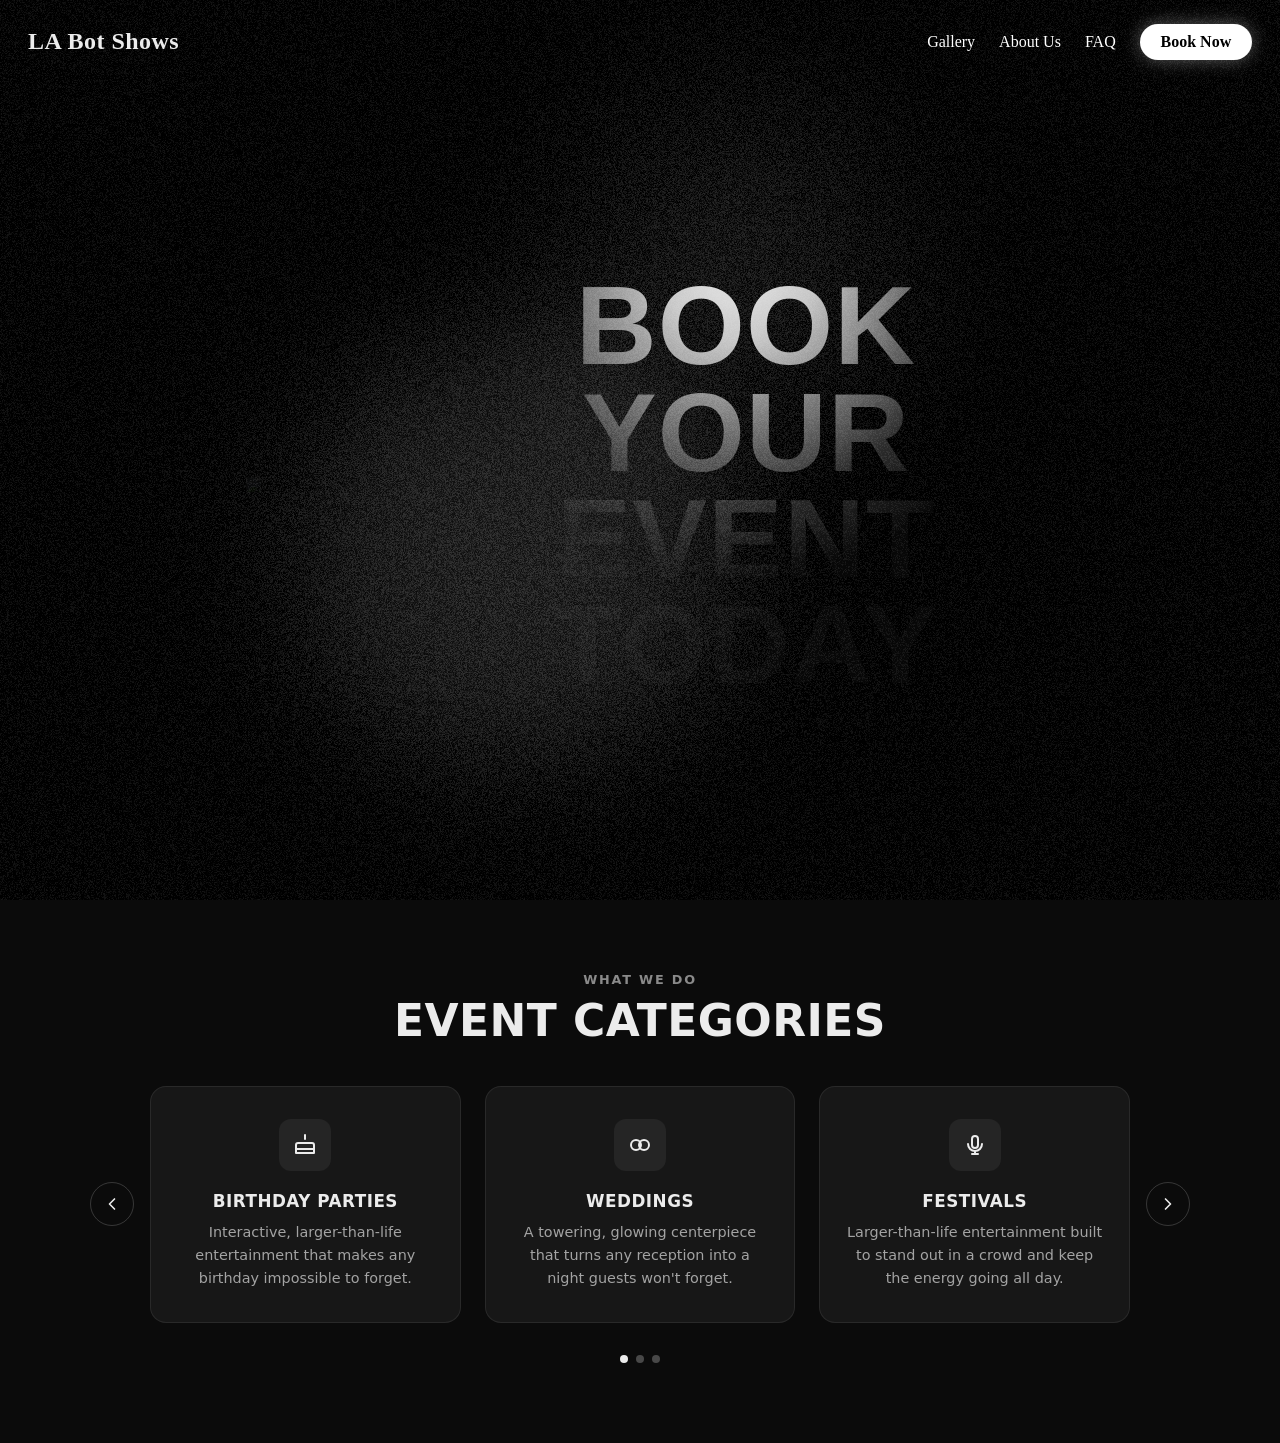
==== index.html @ 8dbd039d "Match OC Bot Shows calendar, add FAQ popup and SEO, remove mileage charge Calendar: month-only grid," ====
<!DOCTYPE html>
<html lang="en">
<head>
<meta charset="UTF-8" />
<meta name="viewport" content="width=device-width, initial-scale=1.0" />
<meta name="format-detection" content="telephone=no" />
<title>LA Bot Shows | LED Robot Performers for Events in Los Angeles, CA</title>
<meta name="description" content="LA Bot Shows brings LED robot performers to weddings, quinceañeras, sweet 16s, corporate events, birthdays and concerts in the Los Angeles area. A 45-minute show with dancing and photos, from $450.">
<link rel="canonical" href="https://labotshows.com/">
<meta name="theme-color" content="#101010">
<link rel="icon" href="assets/favicon.svg" type="image/svg+xml">
<link rel="icon" href="assets/favicon-48.png" sizes="48x48" type="image/png">
<link rel="apple-touch-icon" href="assets/apple-touch-icon.png">
<meta property="og:type" content="website">
<meta property="og:site_name" content="LA Bot Shows">
<meta property="og:title" content="LA Bot Shows | LED Robot Performers for Events in Los Angeles, CA">
<meta property="og:description" content="LA Bot Shows brings LED robot performers to weddings, quinceañeras, sweet 16s, corporate events, birthdays and concerts in the Los Angeles area. A 45-minute show with dancing and photos, from $450.">
<meta property="og:url" content="https://labotshows.com/">
<meta property="og:image" content="https://labotshows.com/assets/og-image.jpg">
<meta property="og:image:width" content="1200">
<meta property="og:image:height" content="630">
<meta property="og:image:alt" content="LED robot performer in a lit costume, LA Bot Shows">
<meta name="twitter:card" content="summary_large_image">
<meta name="twitter:title" content="LA Bot Shows | LED Robot Performers for Events in Los Angeles, CA">
<meta name="twitter:description" content="LA Bot Shows brings LED robot performers to weddings, quinceañeras, sweet 16s, corporate events, birthdays and concerts in the Los Angeles area. A 45-minute show with dancing and photos, from $450.">
<meta name="twitter:image" content="https://labotshows.com/assets/og-image.jpg">
<script type="application/ld+json">
{
 "@context": "https://schema.org",
 "@graph": [
  {
   "@type": [
    "EntertainmentBusiness",
    "LocalBusiness"
   ],
   "@id": "https://labotshows.com/#business",
   "name": "LA Bot Shows",
   "url": "https://labotshows.com/",
   "image": "https://labotshows.com/assets/og-image.jpg",
   "logo": "https://labotshows.com/assets/apple-touch-icon.png",
   "description": "LA Bot Shows brings LED robot performers to weddings, quinceañeras, sweet 16s, corporate events, birthdays and concerts in the Los Angeles area. A 45-minute show with dancing and photos, from $450.",
   "email": "labotshows@gmail.com",
   "telephone": "+1-949-395-0250",
   "priceRange": "$450-$499",
   "areaServed": [
    {
     "@type": "AdministrativeArea",
     "name": "Los Angeles, California"
    }
   ],
   "knowsAbout": [
    "LED robot performers",
    "Event entertainment",
    "Weddings",
    "Quinceañeras",
    "Sweet 16 parties",
    "Corporate events",
    "Birthday parties",
    "Concerts"
   ],
   "makesOffer": [
    {
     "@type": "Offer",
     "priceCurrency": "USD",
     "price": "450",
     "itemOffered": {
      "@type": "Service",
      "name": "LED robot show (Monday–Thursday)",
      "description": "45-minute LED robot show: 30 minutes of dancing and 15 minutes of photos."
     }
    },
    {
     "@type": "Offer",
     "priceCurrency": "USD",
     "price": "499",
     "itemOffered": {
      "@type": "Service",
      "name": "LED robot show (Friday–Sunday)",
      "description": "45-minute LED robot show: 30 minutes of dancing and 15 minutes of photos."
     }
    },
    {
     "@type": "Offer",
     "priceCurrency": "USD",
     "price": "100",
     "itemOffered": {
      "@type": "Service",
      "name": "CO2 cannon add-on"
     }
    },
    {
     "@type": "Offer",
     "priceCurrency": "USD",
     "price": "25",
     "itemOffered": {
      "@type": "Service",
      "name": "50 balloons add-on"
     }
    },
    {
     "@type": "Offer",
     "priceCurrency": "USD",
     "price": "25",
     "itemOffered": {
      "@type": "Service",
      "name": "25 LED noodles add-on"
     }
    },
    {
     "@type": "Offer",
     "priceCurrency": "USD",
     "price": "25",
     "itemOffered": {
      "@type": "Service",
      "name": "Money shooter add-on"
     }
    },
    {
     "@type": "Offer",
     "priceCurrency": "USD",
     "price": "300",
     "itemOffered": {
      "@type": "Service",
      "name": "Extra robot add-on"
     }
    }
   ]
  },
  {
   "@type": "WebSite",
   "@id": "https://labotshows.com/#website",
   "url": "https://labotshows.com/",
   "name": "LA Bot Shows",
   "publisher": {
    "@id": "https://labotshows.com/#business"
   },
   "inLanguage": "en-US"
  },
  {
   "@type": "FAQPage",
   "@id": "https://labotshows.com/#faq",
   "mainEntity": [
    {
     "@type": "Question",
     "name": "What is LA Bot Shows?",
     "acceptedAnswer": {
      "@type": "Answer",
      "text": "LA Bot Shows provides LED robot performers for events in the Los Angeles area. Our LED robots dance, interact with guests and pose for photos."
     }
    },
    {
     "@type": "Question",
     "name": "How long is the show?",
     "acceptedAnswer": {
      "@type": "Answer",
      "text": "The show is 45 minutes in total: 30 minutes of dancing and 15 minutes of photos with your guests."
     }
    },
    {
     "@type": "Question",
     "name": "What types of events do you perform at?",
     "acceptedAnswer": {
      "@type": "Answer",
      "text": "We perform at all types of events, including weddings, quinceañeras, sweet 16s, corporate events, birthdays and concerts."
     }
    },
    {
     "@type": "Question",
     "name": "How much does an LED robot show cost?",
     "acceptedAnswer": {
      "@type": "Answer",
      "text": "Shows start at $450 Monday through Thursday and $499 Friday through Sunday. Add-ons are priced separately."
     }
    },
    {
     "@type": "Question",
     "name": "What add-ons are available?",
     "acceptedAnswer": {
      "@type": "Answer",
      "text": "Add-ons include a CO2 cannon, balloons, LED noodles, a money shooter or an extra robot. You can choose them in the booking calendar before you send your inquiry."
     }
    },
    {
     "@type": "Question",
     "name": "Can I book more than one robot?",
     "acceptedAnswer": {
      "@type": "Answer",
      "text": "Yes. Add an extra robot to your booking for $300."
     }
    },
    {
     "@type": "Question",
     "name": "Do the robots interact with guests?",
     "acceptedAnswer": {
      "@type": "Answer",
      "text": "Yes. The robots dance and interact with your guests, and the last 15 minutes of the show are dedicated to photos."
     }
    },
    {
     "@type": "Question",
     "name": "What areas do you serve?",
     "acceptedAnswer": {
      "@type": "Answer",
      "text": "We serve the Los Angeles area. Contact us to check availability for your location."
     }
    },
    {
     "@type": "Question",
     "name": "How do I book?",
     "acceptedAnswer": {
      "@type": "Answer",
      "text": "Click Book Now, pick your date and send your request by email to labotshows@gmail.com or by text to 949-395-0250. Please allow up to 24 hours for a response."
     }
    }
   ]
  }
 ]
}
</script>
<link rel="stylesheet" href="assets/faq.css?v=1" />
<script src="https://cdn.tailwindcss.com"></script>
<link rel="stylesheet" href="calendar.css?v=4" />
<style>
  html, body { margin: 0; background: #101010; }

  #flashlight-wall { position: relative; width: 100%; height: 100svh; overflow: hidden; }

  #flashlight-canvas {
    position: absolute;
    inset: 0;
    width: 100%;
    height: 100%;
    display: block;
    pointer-events: none;
  }

  #flashlight-layout {
    position: absolute;
    inset: 0;
    display: flex;
    flex-direction: column;
    align-items: center;
    justify-content: center;
    gap: 1.75rem;
    text-align: center;
    padding: 6rem 1.5rem 1.5rem;
  }

  @media (min-width: 768px) {
    #flashlight-layout {
      flex-direction: row;
      text-align: left;
      gap: 3rem;
      padding: 6rem 3rem 1.5rem;
    }
  }

  /* The robot is masked by the flashlight exactly like the text (fully
     hidden with no light on him). The strobe glow's brightness is driven
     from JS in lockstep with that same mask, so a flash of the strobe
     exposes him too, not just the flashlight/mouse. */
  #robot-figure {
    position: relative;
    display: flex;
    align-items: center;
    justify-content: center;
    flex-shrink: 0;
  }

  #robot-glow {
    position: absolute;
    left: 50%;
    top: 50%;
    width: 160%;
    height: 130%;
    transform: translate(-50%, -50%);
    border-radius: 50%;
    background: radial-gradient(circle,
      rgba(255,255,255,0.95) 0%,
      rgba(255,255,255,0.55) 35%,
      rgba(255,255,255,0) 70%);
    filter: blur(50px);
    opacity: 0.03;
    pointer-events: none;
  }

  #robot-figure img {
    position: relative;
    max-width: min(620px, 82vw);
    max-height: 78vh;
    width: auto;
    height: auto;
    -webkit-mask-image: linear-gradient(rgba(0,0,0,0.03), rgba(0,0,0,0.03));
    mask-image: linear-gradient(rgba(0,0,0,0.03), rgba(0,0,0,0.03));
  }

  /* The writing is masked by the flashlight. */
  #flashlight-text {
    margin: 0;
    max-width: 36rem;
    text-align: center;
    font-family: "Arial Narrow", Impact, "Helvetica Neue", Arial, sans-serif;
    color: #ececec;
    -webkit-mask-image: linear-gradient(rgba(0,0,0,0.03), rgba(0,0,0,0.03));
    mask-image: linear-gradient(rgba(0,0,0,0.03), rgba(0,0,0,0.03));
  }

  #flashlight-text .hero-heading {
    margin: 0;
    font-weight: 700;
    text-transform: uppercase;
    line-height: 0.95;
    letter-spacing: 0.01em;
    font-size: clamp(2.5rem, 9vw, 7rem);
  }

  #flashlight-nav {
    position: absolute;
    inset: 0 0 auto 0;
    z-index: 10;
    display: flex;
    align-items: center;
    justify-content: space-between;
    flex-wrap: wrap;
    row-gap: 0.75rem;
    padding: 1.5rem 1.75rem;
  }

  #flashlight-nav .site-title {
    color: #ececec;
    font-weight: 700;
    font-size: 1.5rem;
    letter-spacing: 0.02em;
    text-decoration: none;
  }

  #flashlight-nav .nav-links {
    display: flex;
    align-items: center;
    gap: 1.5rem;
  }

  #flashlight-nav a {
    color: #ffffff;
    text-decoration: none;
    white-space: nowrap;
  }

  #flashlight-nav #book-now-link {
    padding: 0.55rem 1.3rem;
    border-radius: 999px;
    background: #ffffff;
    color: #000000;
    font-weight: 700;
    box-shadow: 0 0 18px rgba(255, 255, 255, 0.35);
    transition: transform 0.15s ease, box-shadow 0.15s ease;
  }

  #flashlight-nav #book-now-link:hover {
    transform: translateY(-1px);
    box-shadow: 0 0 26px rgba(255, 255, 255, 0.55);
  }

  /* Phones: centered title with the links centered beneath it, and the
     robot sized so he and the heading both fit below the nav. */
  @media (max-width: 767px) {
    #flashlight-nav {
      flex-direction: column;
      justify-content: center;
      padding: 1.25rem 1rem;
    }
    #flashlight-nav .nav-links {
      justify-content: center;
    }
    #flashlight-layout {
      justify-content: flex-start;
      gap: 1rem;
      padding: 8.5rem 1rem 1.25rem;
    }
    #robot-figure img {
      max-height: calc(100svh - 17rem);
    }
  }

  /* --- Event categories carousel ---------------------------------------- */

  #event-categories {
    background: #0b0b0b;
    padding: 4.5rem 1.5rem 5rem;
    font-family: system-ui, -apple-system, "Segoe UI", sans-serif;
  }

  .categories-intro {
    max-width: 1100px;
    margin: 0 auto 2.5rem;
    text-align: center;
  }

  .categories-eyebrow {
    margin: 0 0 0.5rem;
    color: #8a8a8a;
    text-transform: uppercase;
    letter-spacing: 0.14em;
    font-size: 0.8rem;
    font-weight: 600;
  }

  .categories-intro h2 {
    margin: 0;
    color: #ececec;
    text-transform: uppercase;
    font-weight: 700;
    letter-spacing: 0.01em;
    font-size: clamp(1.75rem, 4vw, 2.75rem);
  }

  .categories-carousel {
    display: flex;
    align-items: center;
    gap: 1rem;
    max-width: 1100px;
    margin: 0 auto;
  }

  .categories-nav-btn {
    flex-shrink: 0;
    display: flex;
    align-items: center;
    justify-content: center;
    width: 2.75rem;
    height: 2.75rem;
    border: 1px solid rgba(255, 255, 255, 0.18);
    border-radius: 999px;
    background: none;
    color: #ececec;
    cursor: pointer;
  }

  .categories-nav-btn:hover {
    background: rgba(255, 255, 255, 0.08);
  }

  .categories-track {
    flex: 1;
    display: grid;
    grid-template-columns: repeat(3, 1fr);
    gap: 1.5rem;
    min-width: 0;
  }

  .category-card {
    background: #171717;
    border: 1px solid rgba(255, 255, 255, 0.08);
    border-radius: 1rem;
    padding: 2rem 1.5rem;
    text-align: center;
  }

  .category-icon {
    width: 3.25rem;
    height: 3.25rem;
    margin: 0 auto 1.25rem;
    display: flex;
    align-items: center;
    justify-content: center;
    background: rgba(255, 255, 255, 0.06);
    border-radius: 0.75rem;
    color: #ececec;
  }

  .category-title {
    margin: 0 0 0.6rem;
    color: #ececec;
    font-size: 1.05rem;
    font-weight: 700;
    text-transform: uppercase;
    letter-spacing: 0.03em;
  }

  .category-desc {
    margin: 0;
    color: #a3a3a3;
    font-size: 0.9rem;
    line-height: 1.6;
  }

  .categories-dots {
    display: flex;
    align-items: center;
    justify-content: center;
    gap: 0.5rem;
    margin-top: 2rem;
  }

  .categories-dot {
    width: 0.5rem;
    height: 0.5rem;
    border-radius: 999px;
    border: none;
    background: rgba(255, 255, 255, 0.25);
    cursor: pointer;
    padding: 0;
  }

  .categories-dot.is-active {
    background: #ececec;
  }

  @media (max-width: 900px) {
    .categories-track {
      grid-template-columns: repeat(2, 1fr);
    }
  }

  @media (max-width: 600px) {
    .categories-track {
      grid-template-columns: 1fr;
    }
  }
</style>
</head>
<body>

<section id="flashlight-wall" class="bg-[#101010]">
  <canvas id="flashlight-canvas" aria-hidden="true"></canvas>

  <nav id="flashlight-nav">
    <a class="site-title" href="index.html">LA Bot Shows</a>
    <div class="nav-links">
      <a href="gallery.html">Gallery</a>
      <a href="about.html">About Us</a>
      <a href="#" data-faq-open>FAQ</a>
      <a href="#" id="book-now-link">Book Now</a>
    </div>
  </nav>

  <div id="flashlight-layout">
    <div id="robot-figure">
      <div id="robot-glow" aria-hidden="true"></div>
      <img id="robot-image" src="images/robot-cutout.png" alt="Robot in LED costume" />
    </div>
    <div id="flashlight-text">
      <p class="hero-heading">Book Your<br>Event Today</p>
    </div>
  </div>
</section>

<section class="seo" style="position:absolute;width:1px;height:1px;overflow:hidden;clip:rect(0 0 0 0);clip-path:inset(50%);white-space:nowrap">
  <h1>LA Bot Shows: LED Robot Performers for Events in the Los Angeles Area</h1>
  <p>LA Bot Shows provides LED robot performers for events in the Los Angeles area. The illuminated robots dance, interact with guests and pose for photos.</p>
  <h2>Events</h2>
  <p>Weddings, quinceañeras, sweet 16s, corporate events, birthdays, concerts and all other types of events.</p>
  <h2>The show</h2>
  <p>45 minutes in total: 30 minutes of dancing and 15 minutes of photos.</p>
  <h2>Pricing</h2>
  <p>Monday to Thursday: $450. Friday to Sunday: $499. Add-ons: CO2 cannon $100, 50 balloons $25, 25 LED noodles $25, money shooter $25, extra robot $300 (each).</p>
  <h2>How to book</h2>
  <p>Use Book Now to pick a date and send a request by email to labotshows@gmail.com or by text to 949-395-0250. Requests are answered within 24 hours.</p>
</section>

<section id="event-categories">
  <div class="categories-intro">
    <p class="categories-eyebrow">What We Do</p>
    <h2>Event Categories</h2>
  </div>

  <div class="categories-carousel">
    <button type="button" class="categories-nav-btn categories-prev" id="categories-prev" aria-label="Previous categories">
      <svg width="20" height="20" viewBox="0 0 24 24" fill="none" stroke="currentColor" stroke-width="2" stroke-linecap="round" stroke-linejoin="round"><path d="M15 18l-6-6 6-6"/></svg>
    </button>
    <div class="categories-track" id="categories-track"></div>
    <button type="button" class="categories-nav-btn categories-next" id="categories-next" aria-label="Next categories">
      <svg width="20" height="20" viewBox="0 0 24 24" fill="none" stroke="currentColor" stroke-width="2" stroke-linecap="round" stroke-linejoin="round"><path d="M9 18l6-6-6-6"/></svg>
    </button>
  </div>

  <div class="categories-dots" id="categories-dots"></div>
</section>

<script>
(function () {
  // Ported from the "Flashlight Text Reveal" React component: a drifting
  // WebGL1 wall shader ("Mesh drift" recipe), with a flashlight cursor effect
  // (mode 4) whose falloff also drives a CSS mask over the DOM content layer.

  var SPOTLIGHT = 4;

  var VERT = [
    "attribute vec2 a_position;",
    "void main() {",
    "  gl_Position = vec4(a_position, 0.0, 1.0);",
    "}"
  ].join("\n");

  var FRAG = [
    "#ifdef GL_FRAGMENT_PRECISION_HIGH",
    "precision highp float;",
    "#else",
    "precision mediump float;",
    "#endif",
    "",
    "uniform vec3 u_colors[8];",
    "uniform vec4 u_scene;",
    "uniform vec4 u_shape;",
    "uniform vec4 u_surface;",
    "uniform vec4 u_finish;",
    "uniform vec4 u_transform;",
    "uniform vec4 u_space;",
    "uniform vec4 u_cursor;",
    "",
    "#define u_resolution u_scene.xy",
    "#define u_time u_scene.z",
    "#define u_colorCount u_scene.w",
    "#define u_scale u_shape.x",
    "#define u_intensity u_shape.y",
    "#define u_paramA u_shape.z",
    "#define u_warp u_shape.w",
    "#define u_detail u_surface.x",
    "#define u_contrast u_surface.y",
    "#define u_brightness u_surface.z",
    "#define u_saturation u_surface.w",
    "#define u_hue u_finish.x",
    "#define u_vignette u_finish.y",
    "#define u_blur u_finish.z",
    "#define u_grain u_finish.w",
    "#ifdef GL_FRAGMENT_PRECISION_HIGH",
    "#define u_seed u_transform.x",
    "#else",
    "#define u_seed mod(u_transform.x, 31.0)",
    "#endif",
    "#define u_rotate u_transform.y",
    "#define u_drift u_transform.z",
    "#define u_oklab u_transform.w",
    "#define u_offset u_space.xy",
    "#define u_mouse u_space.zw",
    "#define u_cursorPresence u_cursor.x",
    "#define u_cursorEffect u_cursor.y",
    "#define u_cursorStrength u_cursor.z",
    "#define u_cursorRadius u_cursor.w",
    "",
    "float hash21(vec2 p) {",
    "#ifndef GL_FRAGMENT_PRECISION_HIGH",
    "  p = mod(p, 31.0);",
    "#endif",
    "  p = fract(p * vec2(234.34, 435.345));",
    "  p += dot(p, p + 34.23);",
    "  return fract(p.x * p.y);",
    "}",
    "",
    "float grainHash(vec2 p) {",
    "  vec3 p3 = fract(vec3(p.xyx) * 0.1031);",
    "  p3 += dot(p3, p3.yzx + 33.33);",
    "  return fract((p3.x + p3.y) * p3.z);",
    "}",
    "",
    "vec2 hash22(vec2 p) {",
    "#ifndef GL_FRAGMENT_PRECISION_HIGH",
    "  p = mod(p, 31.0);",
    "#endif",
    "  float n = sin(dot(p, vec2(41.0, 289.0)));",
    "  return fract(vec2(15731.743, 7892.321) * n);",
    "}",
    "",
    "float noise(vec2 p) {",
    "  vec2 i = floor(p);",
    "  vec2 f = fract(p);",
    "  vec2 u = f * f * (3.0 - 2.0 * f);",
    "  return mix(",
    "    mix(hash21(i), hash21(i + vec2(1.0, 0.0)), u.x),",
    "    mix(hash21(i + vec2(0.0, 1.0)), hash21(i + vec2(1.0, 1.0)), u.x),",
    "    u.y);",
    "}",
    "",
    "float fbm(vec2 p) {",
    "  float v = 0.0;",
    "  float a = 0.5;",
    "  for (int i = 0; i < 5; i++) {",
    "    v += a * noise(p);",
    "    p = p * 2.03 + vec2(17.0, 9.2);",
    "    a *= 0.5;",
    "  }",
    "  return v;",
    "}",
    "",
    "vec3 srgbToLinear(vec3 c) {",
    "  return mix(c / 12.92, pow((c + 0.055) / 1.055, vec3(2.4)),",
    "    step(0.04045, c));",
    "}",
    "vec3 linearToSrgb(vec3 c) {",
    "  return mix(c * 12.92, 1.055 * pow(max(c, vec3(0.0)), vec3(1.0 / 2.4)) - 0.055,",
    "    step(0.0031308, c));",
    "}",
    "vec3 linToOklab(vec3 c) {",
    "  float l = 0.4122214708 * c.r + 0.5363325363 * c.g + 0.0514459929 * c.b;",
    "  float m = 0.2119034982 * c.r + 0.6806995451 * c.g + 0.1073969566 * c.b;",
    "  float s = 0.0883024619 * c.r + 0.2817188376 * c.g + 0.6299787005 * c.b;",
    "  l = pow(max(l, 0.0), 1.0 / 3.0);",
    "  m = pow(max(m, 0.0), 1.0 / 3.0);",
    "  s = pow(max(s, 0.0), 1.0 / 3.0);",
    "  return vec3(",
    "    0.2104542553 * l + 0.7936177850 * m - 0.0040720468 * s,",
    "    1.9779984951 * l - 2.4285922050 * m + 0.4505937099 * s,",
    "    0.0259040371 * l + 0.7827717662 * m - 0.8086757660 * s);",
    "}",
    "vec3 oklabToLin(vec3 c) {",
    "  float l = c.x + 0.3963377774 * c.y + 0.2158037573 * c.z;",
    "  float m = c.x - 0.1055613458 * c.y - 0.0638541728 * c.z;",
    "  float s = c.x - 0.0894841775 * c.y - 1.2914855480 * c.z;",
    "  l = l * l * l; m = m * m * m; s = s * s * s;",
    "  return vec3(",
    "    4.0767416621 * l - 3.3077115913 * m + 0.2309699292 * s,",
    "    -1.2684380046 * l + 2.6097574011 * m - 0.3413193965 * s,",
    "    -0.0041960863 * l - 0.7034186147 * m + 1.7076147010 * s);",
    "}",
    "vec3 mixColour(vec3 a, vec3 b, float t) {",
    "  if (u_oklab > 0.5) {",
    "    vec3 la = linToOklab(srgbToLinear(a));",
    "    vec3 lb = linToOklab(srgbToLinear(b));",
    "    return clamp(linearToSrgb(oklabToLin(mix(la, lb, t))), 0.0, 1.0);",
    "  }",
    "  return mix(a, b, t);",
    "}",
    "",
    "vec3 palette(float x) {",
    "  float n = max(u_colorCount - 1.0, 1.0);",
    "  float f = clamp(x, 0.0, 1.0) * n;",
    "  vec3 col = u_colors[0];",
    "  for (int i = 0; i < 7; i++) {",
    "    if (float(i) < n)",
    "      col = mixColour(col, u_colors[i + 1],",
    "        smoothstep(0.0, 1.0, clamp(f - float(i), 0.0, 1.0)));",
    "  }",
    "  return col;",
    "}",
    "",
    "vec3 hueRotate(vec3 col, float a) {",
    "  const mat3 toYIQ = mat3(0.299, 0.596, 0.211,",
    "                          0.587, -0.274, -0.523,",
    "                          0.114, -0.322, 0.312);",
    "  const mat3 toRGB = mat3(1.0, 1.0, 1.0,",
    "                          0.956, -0.272, -1.106,",
    "                          0.621, -0.647, 1.703);",
    "  vec3 yiq = toYIQ * col;",
    "  float ca = cos(a), sa = sin(a);",
    "  yiq = vec3(yiq.x, yiq.y * ca - yiq.z * sa, yiq.y * sa + yiq.z * ca);",
    "  return toRGB * yiq;",
    "}",
    "",
    "vec3 shade(vec2 uv, vec2 p, float t) {",
    "  vec3 acc = u_colors[0] * 0.15;",
    "  float total = 0.15;",
    "  for (int i = 0; i < 8; i++) {",
    "    if (float(i) >= u_colorCount) break;",
    "    float fi = float(i);",
    "    vec2 c = vec2(",
    "      sin(t * (0.21 + fi * 0.071) + fi * 2.4 + u_seed),",
    "      cos(t * (0.17 + fi * 0.093) + fi * 1.7)) * (0.45 + u_intensity * 0.35);",
    "    float w = exp(-dot(p - c, p - c) * 6.0);",
    "    acc += u_colors[i] * w;",
    "    total += w;",
    "  }",
    "  return acc / total;",
    "}",
    "",
    "void main() {",
    "  vec2 uv = gl_FragCoord.xy / u_resolution.xy;",
    "  vec2 screenUv = uv;",
    "  vec2 p = (gl_FragCoord.xy - 0.5 * u_resolution.xy)",
    "    / min(u_resolution.x, u_resolution.y);",
    "  float cursorMask = 0.0;",
    "",
    "  if (u_cursorPresence > 0.001) {",
    "    vec2 cursor = (0.5 * u_mouse * u_resolution.xy)",
    "      / min(u_resolution.x, u_resolution.y);",
    "    vec2 cursorDelta = p - cursor;",
    "    if (u_cursorEffect < 0.5) {",
    "      p += cursor * u_cursorPresence * u_cursorStrength * 0.55;",
    "    } else {",
    "      float cursorDistance = length(cursorDelta);",
    "      vec2 cursorDirection = cursorDelta / max(cursorDistance, 0.0001);",
    "      cursorMask = u_cursorPresence",
    "        * (1.0 - smoothstep(0.0, u_cursorRadius, cursorDistance));",
    "      if (u_cursorEffect < 1.5) {",
    "        p -= cursorDirection * cursorMask * u_cursorStrength * 0.24;",
    "      } else if (u_cursorEffect < 2.5) {",
    "        float cursorAngle = cursorMask * u_cursorStrength * 2.2;",
    "        float cc = cos(cursorAngle), cs = sin(cursorAngle);",
    "        p = cursor + mat2(cc, -cs, cs, cc) * cursorDelta;",
    "      } else if (u_cursorEffect < 3.5) {",
    "        float ripple = sin(",
    "          cursorDistance / max(u_cursorRadius, 0.001) * 18.0 - u_time * 5.0);",
    "        p -= cursorDirection * ripple * cursorMask * u_cursorStrength * 0.07;",
    "      }",
    "    }",
    "  }",
    "",
    "  uv = p * min(u_resolution.x, u_resolution.y) / u_resolution.xy + 0.5;",
    "  p *= u_scale;",
    "  if (abs(u_rotate) > 0.0001) {",
    "    float cr = cos(u_rotate), sr = sin(u_rotate);",
    "    p = mat2(cr, -sr, sr, cr) * p;",
    "  }",
    "  p += u_offset;",
    "  if (u_drift > 0.0001)",
    "    p += u_drift * vec2(sin(u_time * 0.31), cos(u_time * 0.23));",
    "  if (u_warp > 0.0) {",
    "    p += u_warp * (vec2(",
    "      fbm(p * u_detail + u_seed),",
    "      fbm(p * u_detail + vec2(5.2, 1.3))) - 0.5);",
    "  }",
    "  vec3 col;",
    "  if (u_blur > 0.0) {",
    "    float e = u_blur;",
    "    float pe = e * u_scale;",
    "    vec2 uvE = vec2(e) * min(u_resolution.x, u_resolution.y) / u_resolution.xy;",
    "    col  = shade(uv, p, u_time) * 0.36;",
    "    col += shade(uv + vec2(uvE.x, 0.0), p + vec2(pe, 0.0), u_time) * 0.16;",
    "    col += shade(uv - vec2(uvE.x, 0.0), p - vec2(pe, 0.0), u_time) * 0.16;",
    "    col += shade(uv + vec2(0.0, uvE.y), p + vec2(0.0, pe), u_time) * 0.16;",
    "    col += shade(uv - vec2(0.0, uvE.y), p - vec2(0.0, pe), u_time) * 0.16;",
    "  } else {",
    "    col = shade(uv, p, u_time);",
    "  }",
    "  if (abs(u_contrast - 1.0) > 0.0001)",
    "    col = (col - 0.5) * u_contrast + 0.5;",
    "  if (abs(u_saturation - 1.0) > 0.0001) {",
    "    float luma = dot(col, vec3(0.299, 0.587, 0.114));",
    "    col = mix(vec3(luma), col, u_saturation);",
    "  }",
    "  if (abs(u_hue) > 0.0001)",
    "    col = hueRotate(col, u_hue);",
    "  if (abs(u_brightness) > 0.0001)",
    "    col += u_brightness;",
    "  if (u_vignette > 0.0001) {",
    "    float vd = length(screenUv - 0.5) * 1.41421356;",
    "    col *= 1.0 - u_vignette * smoothstep(0.35, 1.0, vd);",
    "  }",
    "  if (u_cursorPresence > 0.001 && u_cursorEffect > 3.5)",
    "    col += (vec3(0.18) + col * 0.12) * cursorMask * u_cursorStrength;",
    "  if (u_grain > 0.0001)",
    "    col += (grainHash(",
    "      gl_FragCoord.xy + vec2(u_seed * 17.0, u_seed * 31.0)) - 0.5) * u_grain;",
    "  gl_FragColor = vec4(clamp(col, 0.0, 1.0), 1.0);",
    "}"
  ].join("\n");

  function hexToRgb(hex) {
    var h = hex.trim().replace(/^#/, "");
    if (h.length === 3) h = h.replace(/./g, "$&$&");
    var n = /^[0-9a-f]{6}$/i.test(h) ? parseInt(h, 16) : 0;
    return [((n >> 16) & 255) / 255, ((n >> 8) & 255) / 255, (n & 255) / 255];
  }

  var FALLOFF = [1, 0.84375, 0.5, 0.15625, 0];

  function lightMask(x, y, radius, presence, ghost) {
    var stops = FALLOFF.map(function (f, i) {
      var a = ghost + (1 - ghost) * f * presence;
      return "rgba(0,0,0," + a.toFixed(3) + ") " + i * 25 + "%";
    });
    return (
      "radial-gradient(circle " + Math.max(radius, 1).toFixed(1) + "px at " +
      x.toFixed(1) + "px " + y.toFixed(1) + "px, " + stops.join(", ") + ")"
    );
  }

  function wanderAt(t) {
    return [0.62 * Math.sin(t * 0.37), 0.5 * Math.sin(t * 0.53 + 1.3)];
  }

  // Strobe cycle, as fraction-of-cycle -> ghost (reveal) amount. Mostly dark,
  // with two quick bright flashes per 2.6s loop.
  var STROBE_CYCLE = 2.6;
  var STROBE_STOPS = [
    [0.00, 0.03], [0.04, 0.95], [0.08, 0.05], [0.12, 0.75], [0.16, 0.03],
    [0.55, 0.05], [0.70, 0.95], [0.75, 0.05], [1.00, 0.03]
  ];
  function strobePulse(t) {
    var phase = (t % STROBE_CYCLE) / STROBE_CYCLE;
    for (var i = 0; i < STROBE_STOPS.length - 1; i++) {
      var a = STROBE_STOPS[i], b = STROBE_STOPS[i + 1];
      if (phase >= a[0] && phase <= b[0]) {
        var localT = (phase - a[0]) / (b[0] - a[0]);
        return a[1] + (b[1] - a[1]) * localT;
      }
    }
    return STROBE_STOPS[STROBE_STOPS.length - 1][1];
  }

  function compile(gl, vert, frag) {
    var program = gl.createProgram();
    if (!program) return null;
    var pairs = [[gl.VERTEX_SHADER, vert], [gl.FRAGMENT_SHADER, frag]];
    for (var i = 0; i < pairs.length; i++) {
      var type = pairs[i][0], source = pairs[i][1];
      var shader = gl.createShader(type);
      if (!shader) return null;
      gl.shaderSource(shader, source);
      gl.compileShader(shader);
      if (!gl.getShaderParameter(shader, gl.COMPILE_STATUS)) {
        console.warn(gl.getShaderInfoLog(shader));
        gl.deleteShader(shader);
        gl.deleteProgram(program);
        return null;
      }
      gl.attachShader(program, shader);
      gl.deleteShader(shader);
    }
    gl.linkProgram(program);
    if (!gl.getProgramParameter(program, gl.LINK_STATUS)) {
      console.warn(gl.getProgramInfoLog(program));
      gl.deleteProgram(program);
      return null;
    }
    return program;
  }

  // --- Settings (static equivalents of the React component's defaults) ---
  var settings = {
    palette: ["#101010", "#3A3A3A"],
    ghost: 0.03,
    wander: true,
    radius: 0.35,
    strength: 0.45,
    speed: 0.86,
    scale: 2.5,
    intensity: 0.59,
    warp: 0,
    detail: 2.4,
    contrast: 0.91,
    brightness: -0.1,
    saturation: 1,
    hue: 6.28,
    vignette: 0,
    blur: 0.016,
    grain: 0.16,
    drift: 0.03,
    seed: 1,
    rotation: 0,
    oklab: false,
    paused: false
  };

  var canvas = document.getElementById("flashlight-canvas");
  var content = document.getElementById("flashlight-text");
  var robotImage = document.getElementById("robot-image");
  var robotGlow = document.getElementById("robot-glow");

  var reduced = window.matchMedia("(prefers-reduced-motion: reduce)").matches;
  window.matchMedia("(prefers-reduced-motion: reduce)").addEventListener("change", function (e) {
    reduced = e.matches;
    kick();
  });

  var gl = canvas.getContext("webgl", { antialias: false, alpha: false });

  // Everything here is tied to the GL context and gets invalidated if the
  // context is lost (e.g. the tab gets backgrounded - which a mailto: link
  // can trigger by switching focus to the mail app - and the browser
  // reclaims the GPU context to save memory). This has to re-run in full on
  // "webglcontextrestored", not just resume the draw loop with stale
  // objects, or the canvas comes back permanently blank.
  var program, triangleBuffer, positionLoc, loc;
  function setupGL() {
    program = compile(gl, VERT, FRAG);
    if (!program) return false;

    triangleBuffer = gl.createBuffer();
    gl.bindBuffer(gl.ARRAY_BUFFER, triangleBuffer);
    gl.bufferData(gl.ARRAY_BUFFER, new Float32Array([-1, -1, 3, -1, -1, 3]), gl.STATIC_DRAW);
    positionLoc = gl.getAttribLocation(program, "a_position");
    gl.enableVertexAttribArray(positionLoc);
    gl.vertexAttribPointer(positionLoc, 2, gl.FLOAT, false, 0, 0);
    gl.useProgram(program);

    function u(name) { return gl.getUniformLocation(program, name); }
    loc = {
      colors: u("u_colors"),
      scene: u("u_scene"),
      shape: u("u_shape"),
      surface: u("u_surface"),
      finish: u("u_finish"),
      transform: u("u_transform"),
      space: u("u_space"),
      cursor: u("u_cursor")
    };
    return true;
  }

  var failed = !gl || !setupGL();

  if (failed) {
    // No WebGL: flat radial-gradient wall with a fixed centre light, same as
    // the component's fallback.
    canvas.style.display = "none";
    var wall = document.getElementById("flashlight-wall");
    wall.style.background =
      "radial-gradient(circle at 50% 50%, " + settings.palette[settings.palette.length - 1] +
      " 0%, " + settings.palette[0] + " 45%)";
    content.style.maskImage = "radial-gradient(circle at 50% 50%, #000 0%, rgba(0,0,0,0.03) 45%)";
    content.style.webkitMaskImage = content.style.maskImage;
    robotImage.style.maskImage = "radial-gradient(circle at 50% 50%, #000 0%, rgba(0,0,0,0.03) 45%)";
    robotImage.style.webkitMaskImage = robotImage.style.maskImage;
    robotGlow.style.opacity = "0.5";
    return;
  }

  var colorData = new Float32Array(24);

  var pointer = { x: 0, y: 0, inside: false };
  var light = { x: 0, y: 0 };
  var presence = 0;
  var time = 0;
  var roam = 0;
  var strobeClock = 0;
  var last = 0;
  var raf = 0;
  // Paused while the booking popup is open: animating the wall, masks and
  // strobe under its blurred backdrop makes the popup flicker.
  var bookingOpen = false;

  function resize() {
    var dpr = Math.min(window.devicePixelRatio || 1, 2);
    var w = Math.max(1, Math.round(canvas.clientWidth * dpr));
    var h = Math.max(1, Math.round(canvas.clientHeight * dpr));
    if (canvas.width !== w || canvas.height !== h) {
      canvas.width = w;
      canvas.height = h;
    }
  }

  function draw(now) {
    raf = 0;
    var dt = last ? Math.min((now - last) / 1000, 0.05) : 0.016;
    last = now;
    resize();

    var s = settings;
    var moving = !reduced && !s.paused;
    if (moving) {
      time += dt * s.speed;
      roam += dt;
      strobeClock += dt;
    }

    var target = pointer.inside ? [pointer.x, pointer.y] : (s.wander && moving ? wanderAt(roam) : [0, 0]);
    var tx = target[0], ty = target[1];
    var on = (pointer.inside || s.wander) ? 1 : 0;
    var k = reduced ? 1 : 1 - Math.exp(-dt / (pointer.inside ? 0.08 : 0.6));
    light.x += (tx - light.x) * k;
    light.y += (ty - light.y) * k;
    presence += (on - presence) * (reduced ? 1 : 1 - Math.exp(-dt / 0.25));

    colorData.fill(0);
    s.palette.forEach(function (hex, i) {
      var rgb = hexToRgb(hex);
      colorData.set(rgb, i * 3);
    });

    gl.viewport(0, 0, canvas.width, canvas.height);
    gl.uniform3fv(loc.colors, colorData);
    gl.uniform4f(loc.scene, canvas.width, canvas.height, time, s.palette.length);
    gl.uniform4f(loc.shape, s.scale, s.intensity, 0.5, s.warp);
    gl.uniform4f(loc.surface, s.detail, s.contrast, s.brightness, s.saturation);
    gl.uniform4f(loc.finish, s.hue, s.vignette, s.blur, s.grain);
    gl.uniform4f(loc.transform, s.seed, s.rotation, s.drift, s.oklab ? 1 : 0);
    gl.uniform4f(loc.space, 0, 0, light.x, light.y);
    gl.uniform4f(loc.cursor, presence, SPOTLIGHT, s.strength, s.radius);
    gl.drawArrays(gl.TRIANGLES, 0, 3);

    var w = canvas.clientWidth;
    var h = canvas.clientHeight;
    var cx = ((light.x + 1) / 2) * w;
    var cy = ((1 - light.y) / 2) * h;
    var radiusPx = s.radius * Math.min(w, h);

    // mask-image's radial-gradient position is relative to each masked
    // element's own box, not the canvas/page, so the shared light position
    // (in canvas-space) has to be re-expressed relative to each element.
    var canvasRect = canvas.getBoundingClientRect();
    var textRect = content.getBoundingClientRect();
    var mask = lightMask(
      cx - (textRect.left - canvasRect.left),
      cy - (textRect.top - canvasRect.top),
      radiusPx, presence, s.ghost
    );
    content.style.maskImage = mask;
    content.style.webkitMaskImage = mask;

    var strobe = reduced ? 0.45 : strobePulse(strobeClock);
    var robotRect = robotImage.getBoundingClientRect();
    var robotMask = lightMask(
      cx - (robotRect.left - canvasRect.left),
      cy - (robotRect.top - canvasRect.top),
      radiusPx, presence, strobe
    );
    robotImage.style.maskImage = robotMask;
    robotImage.style.webkitMaskImage = robotMask;
    robotGlow.style.opacity = String(strobe);

    var easing =
      Math.abs(on - presence) > 0.001 ||
      Math.abs(tx - light.x) > 0.0005 ||
      Math.abs(ty - light.y) > 0.0005;
    if ((moving || easing) && !document.hidden && !bookingOpen) raf = requestAnimationFrame(draw);
  }

  function kick() {
    if (!raf && !document.hidden && !bookingOpen) raf = requestAnimationFrame(draw);
  }
  kick();

  var observer = new ResizeObserver(kick);
  observer.observe(canvas);

  window.addEventListener("pointermove", function (e) {
    var r = canvas.getBoundingClientRect();
    pointer.inside = e.clientX >= r.left && e.clientX <= r.right && e.clientY >= r.top && e.clientY <= r.bottom;
    pointer.x = ((e.clientX - r.left) / r.width) * 2 - 1;
    pointer.y = 1 - ((e.clientY - r.top) / r.height) * 2;
    kick();
  }, { passive: true });

  document.documentElement.addEventListener("pointerleave", function () {
    pointer.inside = false;
    kick();
  });

  document.addEventListener("visibilitychange", function () {
    if (document.hidden) {
      cancelAnimationFrame(raf);
      raf = 0;
    } else {
      last = 0;
      kick();
    }
  });

  document.addEventListener("bookingchange", function (e) {
    bookingOpen = e.detail.open;
    if (bookingOpen) {
      cancelAnimationFrame(raf);
      raf = 0;
    } else {
      last = 0;
      kick();
    }
  });

  canvas.addEventListener("webglcontextlost", function (e) {
    e.preventDefault();
    cancelAnimationFrame(raf);
    raf = 0;
  });
  canvas.addEventListener("webglcontextrestored", function () {
    if (!setupGL()) return;
    last = 0;
    kick();
  });
})();
</script>
<script src="calendar.js?v=4"></script>
<script src="assets/faq.js?v=1"></script>
<script>
(function () {
  var ICON_RINGS = '<svg width="24" height="24" viewBox="0 0 24 24" fill="none" stroke="currentColor" stroke-width="2" stroke-linecap="round" stroke-linejoin="round"><circle cx="8" cy="12" r="5"/><circle cx="16" cy="12" r="5"/></svg>';
  var ICON_MIC = '<svg width="24" height="24" viewBox="0 0 24 24" fill="none" stroke="currentColor" stroke-width="2" stroke-linecap="round" stroke-linejoin="round"><path d="M12 3a3 3 0 0 0-3 3v6a3 3 0 0 0 6 0V6a3 3 0 0 0-3-3Z"/><path d="M19 11a7 7 0 0 1-14 0"/><path d="M12 18v3"/><path d="M9 21h6"/></svg>';
  var ICON_SCISSORS = '<svg width="24" height="24" viewBox="0 0 24 24" fill="none" stroke="currentColor" stroke-width="2" stroke-linecap="round" stroke-linejoin="round"><circle cx="6" cy="6" r="3"/><circle cx="6" cy="18" r="3"/><path d="M20 4 8.12 15.88"/><path d="M14.47 14.48 20 20"/><path d="M8.12 8.12 12 12"/></svg>';
  var ICON_SPEAKER = '<svg width="24" height="24" viewBox="0 0 24 24" fill="none" stroke="currentColor" stroke-width="2" stroke-linecap="round" stroke-linejoin="round"><rect x="7" y="2" width="10" height="20" rx="2"/><circle cx="12" cy="17" r="2.5"/><circle cx="12" cy="7" r="1.25"/></svg>';
  var ICON_BRIEFCASE = '<svg width="24" height="24" viewBox="0 0 24 24" fill="none" stroke="currentColor" stroke-width="2" stroke-linecap="round" stroke-linejoin="round"><rect x="3" y="7" width="18" height="13" rx="2"/><path d="M8 7V5a2 2 0 0 1 2-2h4a2 2 0 0 1 2 2v2"/><path d="M3 13h18"/></svg>';
  var ICON_CAKE = '<svg width="24" height="24" viewBox="0 0 24 24" fill="none" stroke="currentColor" stroke-width="2" stroke-linecap="round" stroke-linejoin="round"><path d="M12 2v4"/><path d="M5 10h14a2 2 0 0 1 2 2v8H3v-8a2 2 0 0 1 2-2Z"/><path d="M3 16h18"/></svg>';
  var ICON_HEART = '<svg width="24" height="24" viewBox="0 0 24 24" fill="none" stroke="currentColor" stroke-width="2" stroke-linecap="round" stroke-linejoin="round"><path d="M20.8 4.6a5.5 5.5 0 0 0-7.8 0L12 5.6l-1-1a5.5 5.5 0 1 0-7.8 7.8l1 1L12 21l7.8-7.8 1-1a5.5 5.5 0 0 0 0-7.8Z"/></svg>';
  var ICON_PEOPLE = '<svg width="24" height="24" viewBox="0 0 24 24" fill="none" stroke="currentColor" stroke-width="2" stroke-linecap="round" stroke-linejoin="round"><circle cx="9" cy="8" r="3"/><circle cx="17" cy="9" r="2.5"/><path d="M3 21v-1a5 5 0 0 1 5-5h2a5 5 0 0 1 5 5"/><path d="M15.5 14.5c2 .3 3.5 1.9 3.5 4.5v1"/></svg>';

  var CATEGORIES = [
    { title: "Birthday Parties", desc: "Interactive, larger-than-life entertainment that makes any birthday impossible to forget.", icon: ICON_CAKE },
    { title: "Weddings", desc: "A towering, glowing centerpiece that turns any reception into a night guests won't forget.", icon: ICON_RINGS },
    { title: "Festivals", desc: "Larger-than-life entertainment built to stand out in a crowd and keep the energy going all day.", icon: ICON_MIC },
    { title: "Grand Openings", desc: "A striking, futuristic welcome that stops foot traffic and gets people talking about your brand.", icon: ICON_SCISSORS },
    { title: "Concerts", desc: "High-energy stage presence that syncs with the music and amplifies the whole show.", icon: ICON_SPEAKER },
    { title: "Trade Shows", desc: "A crowd-magnet booth attraction that puts your brand at the center of attention.", icon: ICON_BRIEFCASE },
    { title: "Anniversaries", desc: "A luminous, elegant touch that celebrates milestones in style.", icon: ICON_HEART },
    { title: "Corporate Events", desc: "A polished, professional performance that breaks the ice and gets everyone engaged.", icon: ICON_PEOPLE }
  ];

  var track = document.getElementById("categories-track");
  var dotsEl = document.getElementById("categories-dots");
  var prevBtn = document.getElementById("categories-prev");
  var nextBtn = document.getElementById("categories-next");
  var page = 0;

  function visibleCount() {
    var w = window.innerWidth;
    if (w <= 600) return 1;
    if (w <= 900) return 2;
    return 3;
  }

  function pageCount() {
    return Math.ceil(CATEGORIES.length / visibleCount());
  }

  function render() {
    var pc = pageCount();
    if (page > pc - 1) page = pc - 1;
    var vc = visibleCount();
    var start = page * vc;

    track.innerHTML = CATEGORIES.slice(start, start + vc).map(function (c) {
      return '<div class="category-card">' +
        '<div class="category-icon">' + c.icon + "</div>" +
        '<h3 class="category-title">' + c.title + "</h3>" +
        '<p class="category-desc">' + c.desc + "</p>" +
        "</div>";
    }).join("");

    dotsEl.innerHTML = "";
    for (var i = 0; i < pc; i++) {
      var dot = document.createElement("button");
      dot.type = "button";
      dot.className = "categories-dot" + (i === page ? " is-active" : "");
      dot.setAttribute("aria-label", "Go to page " + (i + 1));
      dot.addEventListener("click", (function (idx) {
        return function () { page = idx; render(); };
      })(i));
      dotsEl.appendChild(dot);
    }
  }

  prevBtn.addEventListener("click", function () {
    var pc = pageCount();
    page = (page - 1 + pc) % pc;
    render();
  });
  nextBtn.addEventListener("click", function () {
    var pc = pageCount();
    page = (page + 1) % pc;
    render();
  });

  var resizeTimer;
  window.addEventListener("resize", function () {
    clearTimeout(resizeTimer);
    resizeTimer = setTimeout(render, 150);
  });

  render();
})();
</script>

</body>
</html>
---- assets/faq.css ----
/* FAQ popup. Self-contained (no other stylesheet needed). Change the accent with --faq-accent. */
.faq-overlay {
  --faq-accent: #ececec;
  position: fixed; inset: 0; z-index: 200; display: none;
  align-items: center; justify-content: center; padding: 1.5rem;
  background: rgba(0, 0, 0, 0.6);
}
.faq-overlay.is-open { display: flex; }

/* Fixed size: opening an answer scrolls inside the list instead of resizing the box */
.faq-modal {
  width: 100%; max-width: 560px;
  height: min(640px, calc(100vh - 3rem)); height: min(640px, calc(100dvh - 3rem));
  display: flex; flex-direction: column; overflow: hidden; box-sizing: border-box;
  background: #171717; color: #ececec; border-radius: 1.5rem; padding: 1.75rem 1.9rem;
  border: 1px solid rgba(255, 255, 255, 0.12); box-shadow: 0 20px 60px rgba(0, 0, 0, 0.55);
  font-family: system-ui, -apple-system, "Segoe UI", sans-serif;
}
.faq-head { flex: none; display: flex; align-items: center; justify-content: space-between; margin-bottom: 1rem; }
.faq-head h2 { margin: 0; font-size: 1.5rem; }
.faq-close { background: none; border: 0; font-size: 2rem; line-height: 1; cursor: pointer; color: #ececec; width: 2.75rem; height: 2.75rem; border-radius: .75rem; }
.faq-close:hover { background: rgba(255, 255, 255, 0.1); }

.faq-list { flex: 1; min-height: 0; overflow-y: auto; -webkit-overflow-scrolling: touch; padding-right: .9rem;
  scrollbar-width: thin; scrollbar-color: var(--faq-accent) transparent; }
.faq-list::-webkit-scrollbar { width: 6px; }
.faq-list::-webkit-scrollbar-track { background: transparent; }
.faq-list::-webkit-scrollbar-thumb { background: var(--faq-accent); border-radius: 3px; }

.faq-list details { border-top: 1px solid rgba(255, 255, 255, 0.12); padding: .35rem 0; }
.faq-list summary { cursor: pointer; font-weight: 700; font-size: 1.02rem; color: #ececec; list-style: none; display: flex;
  justify-content: space-between; align-items: center; gap: 1rem; padding: .65rem .85rem; border-radius: .75rem; transition: background .15s, color .15s; }
.faq-list summary::-webkit-details-marker { display: none; }
.faq-list summary::after { content: "+"; color: var(--faq-accent); font-weight: 700; font-size: 1.3rem; line-height: 1; }
/* The selected question is highlighted; its answer sits below, unhighlighted */
.faq-list details[open] summary { background: var(--faq-accent); color: #101010; }
.faq-list details[open] summary::after { content: "\2212"; color: #101010; }
.faq-list p { margin: .55rem .85rem .4rem; color: #a3a3a3; font-size: .98rem; line-height: 1.5; }
---- calendar.css ----
/* Booking calendar popup. Shared across every page; calendar.js builds the
   modal markup at runtime, so this file just needs to be linked alongside
   it wherever a "Book Now" trigger exists. */

.calendar-overlay {
  position: fixed;
  inset: 0;
  z-index: 100;
  display: flex;
  align-items: center;
  justify-content: center;
  padding: 1.5rem;
  background: rgba(0, 0, 0, 0.6);
  backdrop-filter: blur(4px);
  -webkit-backdrop-filter: blur(4px);
  opacity: 0;
  pointer-events: none;
  transition: opacity 0.2s ease;
}

.calendar-overlay.is-open {
  opacity: 1;
  pointer-events: auto;
}

.calendar-modal {
  width: 100%;
  max-width: 480px;
  background: #171717;
  border: 1px solid rgba(255, 255, 255, 0.12);
  border-radius: 1.5rem;
  padding: 1.875rem;
  color: #ececec;
  font-family: system-ui, -apple-system, "Segoe UI", sans-serif;
  box-shadow: 0 20px 60px rgba(0, 0, 0, 0.55);
  transform: scale(0.96) translateY(8px);
  transition: transform 0.2s ease;
}

.calendar-overlay.is-open .calendar-modal {
  transform: scale(1) translateY(0);
}

.calendar-modal-header {
  display: flex;
  align-items: center;
  justify-content: space-between;
  margin-bottom: 1.5rem;
}

.calendar-modal-header h2 {
  margin: 0;
  font-size: 1.5rem;
  font-weight: 700;
}

.calendar-close {
  display: flex;
  align-items: center;
  justify-content: center;
  width: 2.625rem;
  height: 2.625rem;
  border: none;
  border-radius: 0.75rem;
  background: none;
  color: #ececec;
  font-size: 2.0625rem;
  line-height: 1;
  cursor: pointer;
}

.calendar-close:hover {
  background: rgba(255, 255, 255, 0.08);
}

.calendar-nav {
  display: flex;
  align-items: center;
  justify-content: space-between;
  margin-bottom: 1.125rem;
}

.calendar-nav-btn {
  display: flex;
  align-items: center;
  justify-content: center;
  width: 2.625rem;
  height: 2.625rem;
  border: none;
  border-radius: 0.75rem;
  background: none;
  color: #b5b5b5;
  cursor: pointer;
}

.calendar-nav-btn:hover {
  background: rgba(255, 255, 255, 0.08);
  color: #ececec;
}

.calendar-month-label {
  font-size: 1.3125rem;
  font-weight: 600;
}

.calendar-weekdays,
.calendar-grid {
  display: grid;
  grid-template-columns: repeat(7, 1fr);
}

.calendar-weekdays {
  margin-bottom: 0.375rem;
}

.calendar-weekdays span {
  display: flex;
  align-items: center;
  justify-content: center;
  height: 2.625rem;
  font-size: 1.03rem;
  font-weight: 600;
  color: #8a8a8a;
}

.calendar-grid {
  row-gap: 0.1875rem;
}

.calendar-day {
  display: flex;
  flex-direction: column;
  align-items: center;
  justify-content: center;
  gap: 0.125rem;
  height: 3.75rem;
  border: none;
  border-radius: 0.85rem;
  background: none;
  color: #ececec;
  cursor: pointer;
}

.calendar-day-number {
  font-size: 1.03rem;
  line-height: 1;
}

.calendar-day-price {
  font-size: 0.6875rem;
  line-height: 1;
  font-weight: 500;
  color: #8a8a8a;
}

.calendar-day.is-selected .calendar-day-price {
  color: rgba(16, 16, 16, 0.6);
}

.calendar-day:hover:not(:disabled):not(.is-selected) {
  background: rgba(255, 255, 255, 0.08);
}

.calendar-day.is-outside {
  color: rgba(255, 255, 255, 0.25);
}

.calendar-day.is-today {
  border: 1px solid rgba(255, 255, 255, 0.4);
}

.calendar-day.is-today .calendar-day-number {
  font-weight: 700;
}

.calendar-day.is-selected {
  background: #ececec;
  color: #101010;
}

.calendar-day.is-selected .calendar-day-number {
  font-weight: 700;
}

.calendar-day:disabled {
  color: rgba(255, 255, 255, 0.2);
  cursor: not-allowed;
}

.calendar-day:disabled .calendar-day-price {
  color: rgba(255, 255, 255, 0.15);
}

.calendar-footer {
  display: flex;
  align-items: center;
  justify-content: space-between;
  gap: 1.125rem;
  margin-top: 1.5rem;
  padding-top: 1.125rem;
  border-top: 1px solid rgba(255, 255, 255, 0.1);
  font-size: 1.21875rem;
  color: #b5b5b5;
}

.calendar-confirm-btn {
  flex-shrink: 0;
  border: none;
  border-radius: 0.75rem;
  padding: 0.6rem 1.35rem;
  background: #ececec;
  color: #101010;
  font-weight: 700;
  font-size: 1.21875rem;
  cursor: pointer;
}

.calendar-confirm-btn:hover:not(:disabled) {
  background: #ffffff;
}

.calendar-confirm-btn:disabled {
  opacity: 0.4;
  cursor: not-allowed;
}

.calendar-addons-btn {
  flex-shrink: 0;
  border: 1px solid rgba(255, 255, 255, 0.25);
  border-radius: 0.75rem;
  padding: 0.6rem 1.35rem;
  background: none;
  color: #ececec;
  font-weight: 600;
  font-size: 1.21875rem;
  cursor: pointer;
}

.calendar-addons-btn:hover {
  background: rgba(255, 255, 255, 0.08);
}

/* --- Booking layout: calendar and show details side by side, centered ---- */

.booking-overlay {
  align-items: flex-start;
  overflow-y: auto;
}

.booking-layout {
  display: grid;
  grid-template-columns: repeat(2, minmax(0, 440px));
  justify-content: center;
  gap: 1.5rem;
  width: 100%;
  margin: auto 0;
}

.booking-layout .calendar-modal {
  max-width: none;
  box-sizing: border-box;
}

/* Centered card titles; the close button sits absolutely on the right. */
.booking-layout .calendar-modal-header {
  position: relative;
  justify-content: center;
  min-height: 2.625rem;
}

.booking-layout .calendar-modal-header h2 {
  text-align: center;
}

.booking-layout .calendar-modal-header .calendar-close {
  position: absolute;
  right: 0;
  top: 50%;
  transform: translateY(-50%);
}

.details-section {
  padding: 1.125rem 0;
  border-top: 1px solid rgba(255, 255, 255, 0.1);
}

.details-section h3 {
  margin: 0 0 0.5rem;
  font-size: 0.8125rem;
  font-weight: 600;
  letter-spacing: 0.08em;
  text-transform: uppercase;
  color: #8a8a8a;
}

.details-section p {
  margin: 0 0 0.375rem;
  font-size: 1.0625rem;
}

.details-section ul {
  margin: 0;
  padding-left: 1.125rem;
  list-style: disc;
  font-size: 1.0625rem;
  line-height: 1.6;
  color: #d4d4d4;
}

.details-contact {
  display: block;
  font-size: 1.0625rem;
  line-height: 1.7;
  color: #ececec;
  text-decoration: none;
  overflow-wrap: anywhere;
}

.details-contact-label {
  color: #8a8a8a;
}

.details-contact:hover {
  text-decoration: underline;
}

@media (max-width: 900px) {
  .booking-layout {
    grid-template-columns: minmax(0, 1fr);
    max-width: 480px;
    margin: auto;
  }
}

/* --- Add-ons modal, stacked above the calendar modal ------------------ */

/* Add-ons and contact popups always open on top of the calendar, which
   already blurs the page; a second stacked backdrop blur is expensive and
   makes the page flicker while typing. */
#addons-overlay,
#phone-overlay {
  backdrop-filter: none;
  -webkit-backdrop-filter: none;
}

#addons-overlay {
  z-index: 110;
}

.addons-list {
  display: grid;
  grid-template-columns: repeat(2, 1fr);
  gap: 0.75rem;
  max-height: 65vh;
  overflow-y: auto;
  padding: 0.125rem;
}

.addon-card {
  position: relative;
  display: flex;
  flex-direction: column;
  border-radius: 0.85rem;
  border: 2px solid transparent;
  background: rgba(255, 255, 255, 0.04);
  overflow: hidden;
  cursor: pointer;
}

.addon-card:hover {
  background: rgba(255, 255, 255, 0.08);
}

.addon-card:has(.addons-checkbox:checked) {
  border-color: #ececec;
}

.addon-card-img {
  display: block;
  width: 100%;
  aspect-ratio: 4 / 3;
  object-fit: cover;
}

.addon-card .addons-checkbox {
  position: absolute;
  top: 0.5rem;
  right: 0.5rem;
  width: 1.125rem;
  height: 1.125rem;
  accent-color: #ececec;
  cursor: pointer;
}

.addon-card-body {
  display: flex;
  align-items: center;
  justify-content: space-between;
  gap: 0.5rem;
  padding: 0.6rem 0.7rem;
}

.addon-card-label {
  font-size: 0.9rem;
  line-height: 1.25;
}

.addon-card-price {
  flex-shrink: 0;
  font-size: 0.9rem;
  color: #8a8a8a;
}

.addon-qty {
  display: flex;
  align-items: center;
  gap: 0.5rem;
  padding: 0 0.7rem 0.6rem;
}

.addon-qty-label {
  flex: 1;
  font-size: 0.8125rem;
  color: #8a8a8a;
}

.addon-qty-btn {
  display: flex;
  align-items: center;
  justify-content: center;
  width: 1.75rem;
  height: 1.75rem;
  border: 1px solid rgba(255, 255, 255, 0.25);
  border-radius: 0.5rem;
  background: none;
  color: #ececec;
  font-size: 1rem;
  line-height: 1;
  cursor: pointer;
}

.addon-qty-btn:hover {
  background: rgba(255, 255, 255, 0.1);
}

.addon-qty-value {
  min-width: 1.25rem;
  text-align: center;
  font-weight: 600;
}

/* --- Phone-number modal, stacked above the calendar modal -------------- */

#phone-overlay {
  z-index: 110;
}

.phone-helper {
  margin: 0 0 0.75rem;
  font-size: 1rem;
  color: #8a8a8a;
}

.phone-input {
  width: 100%;
  box-sizing: border-box;
  padding: 0.75rem 1rem;
  margin-bottom: 0.75rem;
  border: 1px solid rgba(255, 255, 255, 0.18);
  border-radius: 0.75rem;
  background: #101010;
  color: #ececec;
  font-size: 1.0625rem;
  font-family: inherit;
}

.phone-input:focus {
  outline: none;
  border-color: rgba(255, 255, 255, 0.5);
}

.phone-error {
  font-size: 0.9375rem;
  color: #f87171;
}

/* --- Thank-you modal, always on top ------------------------------------ */

#thankyou-overlay {
  z-index: 120;
}

.thankyou-message {
  margin: 0;
  font-size: 1.0625rem;
  line-height: 1.5;
  color: #d4d4d4;
}

.thankyou-footer {
  justify-content: flex-end;
}

/* Desktop: three add-on columns so every card (and its quantity) fits. */
@media (min-width: 901px) {
  #addons-overlay .calendar-modal {
    max-width: 760px;
  }
  .addons-list {
    grid-template-columns: repeat(3, 1fr);
    max-height: none;
  }
}

@media (max-width: 480px) {
  .calendar-overlay {
    padding: 0.75rem;
  }
  .calendar-modal {
    padding: 1.5rem 1.25rem;
  }
  .calendar-footer,
  .calendar-confirm-btn,
  .calendar-addons-btn {
    font-size: 1rem;
  }
  .calendar-confirm-btn,
  .calendar-addons-btn {
    padding: 0.6rem 1rem;
  }
}

.qty-short {
  display: none;
}

/* Phones: "QTY" label on its own line, with bigger tap targets below. */
@media (max-width: 767px) {
  .qty-long {
    display: none;
  }
  .qty-short {
    display: inline;
  }
  .addon-card-body {
    flex-direction: column;
    align-items: flex-start;
    gap: 0.125rem;
    padding: 0.6rem 0.5rem 0.5rem;
  }
  .addon-qty {
    flex-wrap: wrap;
    gap: 0.375rem 0.25rem;
    padding: 0 0.5rem 0.6rem;
  }
  .addon-qty-label {
    flex: 0 0 100%;
    font-weight: 600;
    letter-spacing: 0.06em;
  }
  .addon-qty-btn {
    width: 2.75rem;
    height: 2.75rem;
    border-radius: 0.65rem;
    font-size: 1.375rem;
  }
  .addon-qty-value {
    flex: 1;
    font-size: 1.125rem;
  }
}

/* --- Phones: date picker only, and Email / Text instead of Send ---------- */
.send-split { display: none; }
@media (max-width: 700px) {
  .booking-details { display: none; }              /* no "Show Details" panel on phones */
  #phone-send { display: none; }
  #phone-overlay .calendar-footer { flex-wrap: wrap; }
  #phone-overlay .phone-error { flex-basis: 100%; min-height: 1.2em; }
  .send-split { display: flex; gap: 0.75rem; flex: 1 1 100%; }
  .send-split .calendar-confirm-btn { flex: 1; min-height: 52px; font-size: 1.1rem; }
}

/* Phones: a slightly more compact calendar so it fits comfortably above the browser bars */
@media (max-width: 700px) {
  #calendar-overlay .calendar-modal { padding: 1.1rem 1rem; }
  #calendar-overlay .calendar-modal-header { margin-bottom: 0.7rem; }
  #calendar-overlay .calendar-nav { margin-bottom: 0.6rem; }
  #calendar-overlay .calendar-weekdays span { height: 2.1rem; }
  #calendar-overlay .calendar-grid { row-gap: 0.1rem; }
  #calendar-overlay .calendar-day { height: 3.2rem; }
  #calendar-overlay .calendar-footer { margin-top: 0.9rem; padding-top: 0.8rem; }
}

/* Single calendar card (no Show Details panel); blank cells for days outside the shown month */
.booking-layout { grid-template-columns: minmax(0, 480px); }
.calendar-day-blank { display: block; height: 3.75rem; }
@media (max-width: 700px) {
  #calendar-overlay .calendar-day-blank { height: 3.2rem; }
}
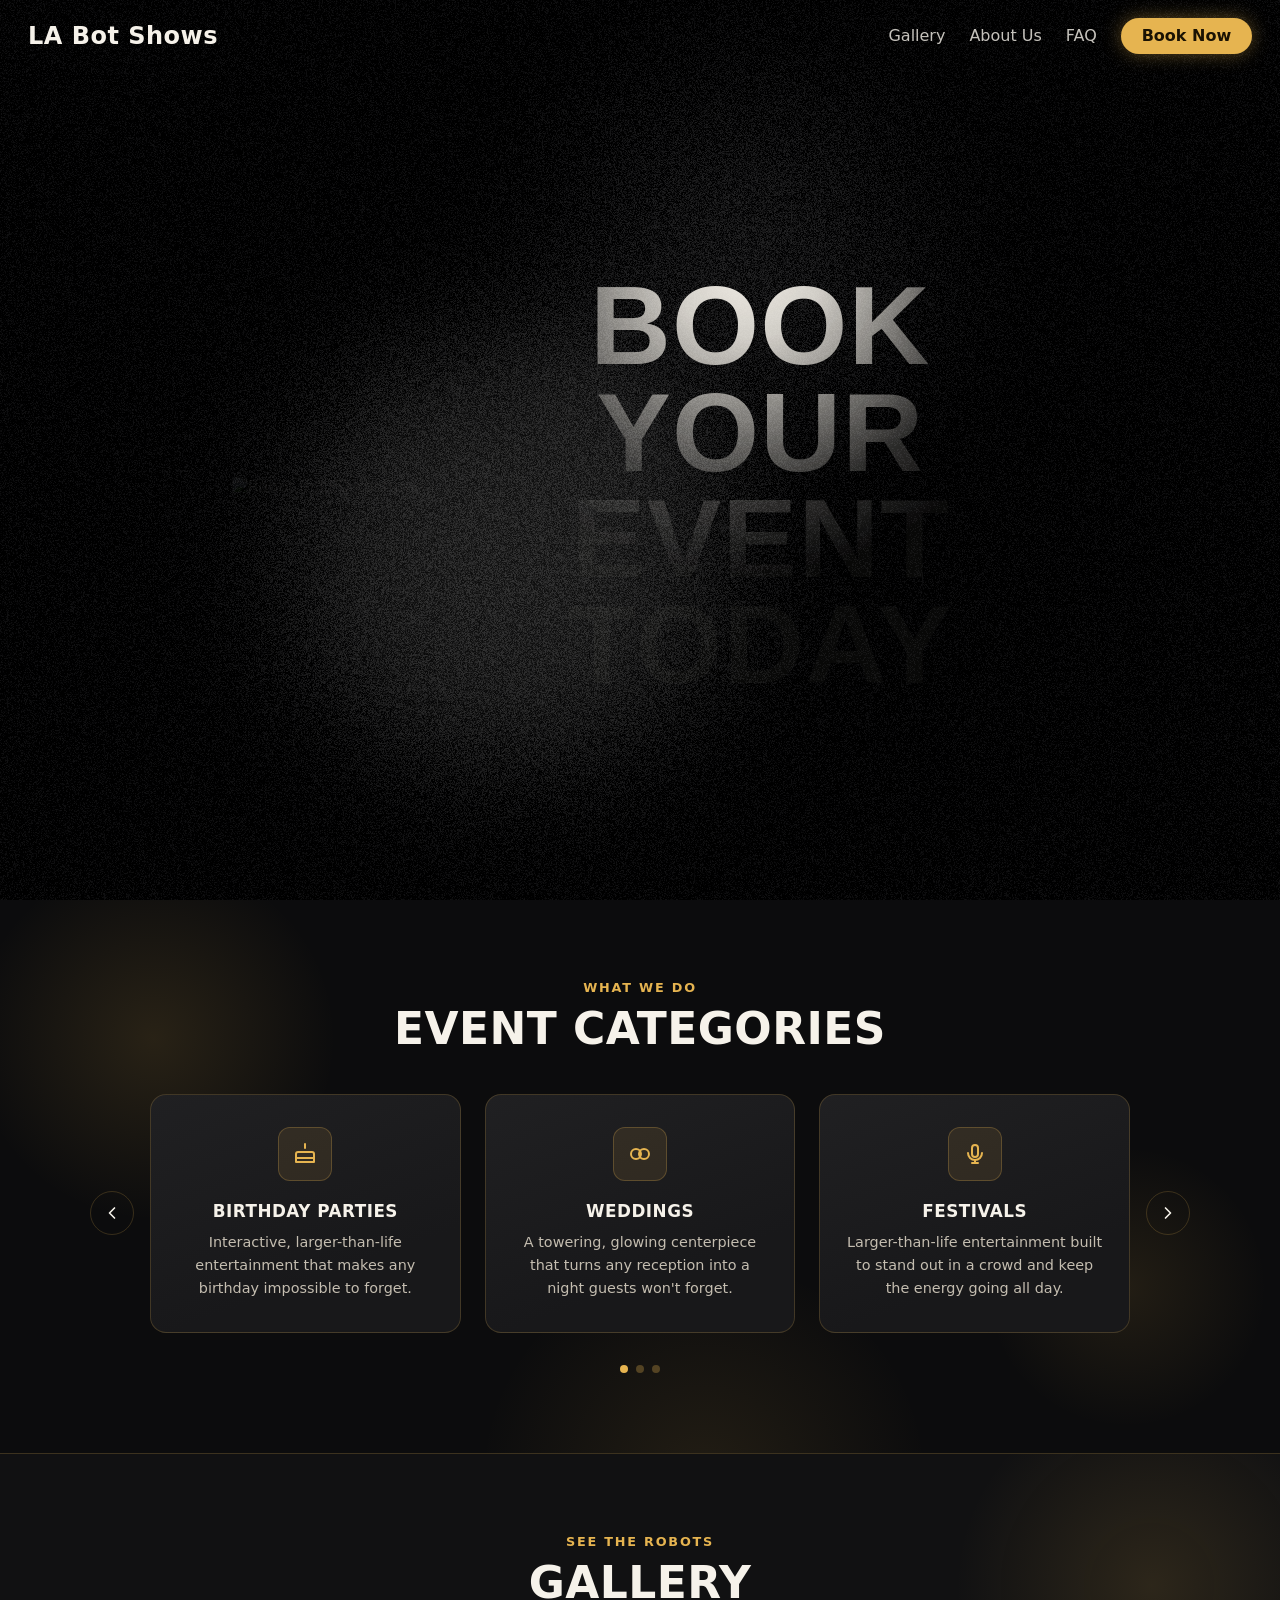
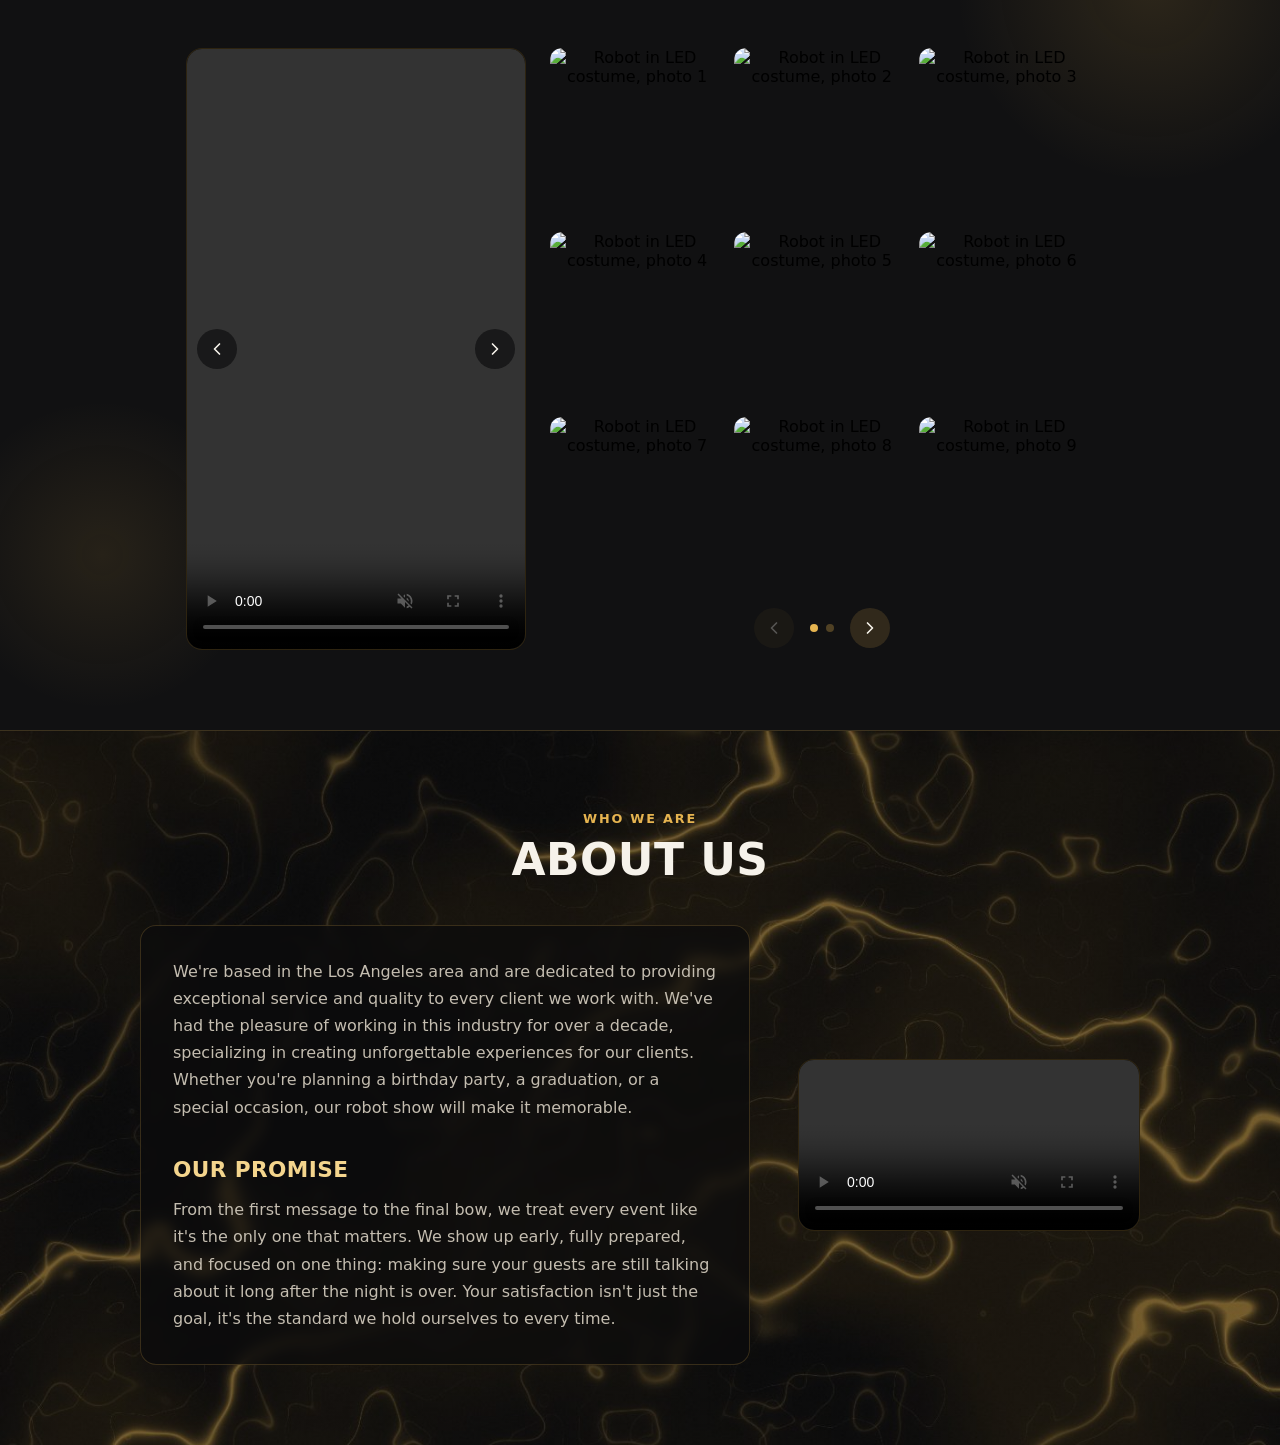
==== commit 67126600: "Merge site into one scrolling page with black and gold theme Gallery and About Us are now sections o" ====
--- a/index.html
+++ b/index.html
@@ -7,7 +7,7 @@
 <title>LA Bot Shows | LED Robot Performers for Events in Los Angeles, CA</title>
 <meta name="description" content="LA Bot Shows brings LED robot performers to weddings, quinceañeras, sweet 16s, corporate events, birthdays and concerts in the Los Angeles area. A 45-minute show with dancing and photos, from $450.">
 <link rel="canonical" href="https://labotshows.com/">
-<meta name="theme-color" content="#101010">
+<meta name="theme-color" content="#0c0c0d">
 <link rel="icon" href="assets/favicon.svg" type="image/svg+xml">
 <link rel="icon" href="assets/favicon-48.png" sizes="48x48" type="image/png">
 <link rel="apple-touch-icon" href="assets/apple-touch-icon.png">
@@ -217,322 +217,281 @@
  ]
 }
 </script>
-<link rel="stylesheet" href="assets/faq.css?v=1" />
+<link rel="stylesheet" href="assets/faq.css?v=3" />
 <script src="https://cdn.tailwindcss.com"></script>
-<link rel="stylesheet" href="calendar.css?v=4" />
+<link rel="stylesheet" href="calendar.css?v=6" />
 <style>
-  html, body { margin: 0; background: #101010; }
-
-  #flashlight-wall { position: relative; width: 100%; height: 100svh; overflow: hidden; }
-
-  #flashlight-canvas {
-    position: absolute;
-    inset: 0;
-    width: 100%;
-    height: 100%;
-    display: block;
-    pointer-events: none;
-  }
-
-  #flashlight-layout {
-    position: absolute;
-    inset: 0;
-    display: flex;
-    flex-direction: column;
-    align-items: center;
-    justify-content: center;
-    gap: 1.75rem;
-    text-align: center;
-    padding: 6rem 1.5rem 1.5rem;
-  }
-
-  @media (min-width: 768px) {
-    #flashlight-layout {
-      flex-direction: row;
-      text-align: left;
-      gap: 3rem;
-      padding: 6rem 3rem 1.5rem;
-    }
-  }
-
-  /* The robot is masked by the flashlight exactly like the text (fully
-     hidden with no light on him). The strobe glow's brightness is driven
-     from JS in lockstep with that same mask, so a flash of the strobe
-     exposes him too, not just the flashlight/mouse. */
-  #robot-figure {
-    position: relative;
-    display: flex;
-    align-items: center;
-    justify-content: center;
-    flex-shrink: 0;
-  }
-
-  #robot-glow {
-    position: absolute;
-    left: 50%;
-    top: 50%;
-    width: 160%;
-    height: 130%;
-    transform: translate(-50%, -50%);
-    border-radius: 50%;
-    background: radial-gradient(circle,
-      rgba(255,255,255,0.95) 0%,
-      rgba(255,255,255,0.55) 35%,
-      rgba(255,255,255,0) 70%);
-    filter: blur(50px);
-    opacity: 0.03;
-    pointer-events: none;
-  }
-
-  #robot-figure img {
-    position: relative;
-    max-width: min(620px, 82vw);
-    max-height: 78vh;
-    width: auto;
-    height: auto;
-    -webkit-mask-image: linear-gradient(rgba(0,0,0,0.03), rgba(0,0,0,0.03));
-    mask-image: linear-gradient(rgba(0,0,0,0.03), rgba(0,0,0,0.03));
-  }
-
-  /* The writing is masked by the flashlight. */
-  #flashlight-text {
-    margin: 0;
-    max-width: 36rem;
-    text-align: center;
-    font-family: "Arial Narrow", Impact, "Helvetica Neue", Arial, sans-serif;
-    color: #ececec;
-    -webkit-mask-image: linear-gradient(rgba(0,0,0,0.03), rgba(0,0,0,0.03));
-    mask-image: linear-gradient(rgba(0,0,0,0.03), rgba(0,0,0,0.03));
-  }
-
-  #flashlight-text .hero-heading {
-    margin: 0;
-    font-weight: 700;
-    text-transform: uppercase;
-    line-height: 0.95;
-    letter-spacing: 0.01em;
-    font-size: clamp(2.5rem, 9vw, 7rem);
-  }
-
-  #flashlight-nav {
-    position: absolute;
-    inset: 0 0 auto 0;
-    z-index: 10;
-    display: flex;
-    align-items: center;
-    justify-content: space-between;
-    flex-wrap: wrap;
-    row-gap: 0.75rem;
-    padding: 1.5rem 1.75rem;
-  }
-
-  #flashlight-nav .site-title {
-    color: #ececec;
-    font-weight: 700;
-    font-size: 1.5rem;
-    letter-spacing: 0.02em;
-    text-decoration: none;
-  }
-
-  #flashlight-nav .nav-links {
-    display: flex;
-    align-items: center;
-    gap: 1.5rem;
-  }
-
-  #flashlight-nav a {
-    color: #ffffff;
-    text-decoration: none;
-    white-space: nowrap;
-  }
-
-  #flashlight-nav #book-now-link {
-    padding: 0.55rem 1.3rem;
-    border-radius: 999px;
-    background: #ffffff;
-    color: #000000;
-    font-weight: 700;
-    box-shadow: 0 0 18px rgba(255, 255, 255, 0.35);
-    transition: transform 0.15s ease, box-shadow 0.15s ease;
-  }
-
-  #flashlight-nav #book-now-link:hover {
-    transform: translateY(-1px);
-    box-shadow: 0 0 26px rgba(255, 255, 255, 0.55);
-  }
-
-  /* Phones: centered title with the links centered beneath it, and the
-     robot sized so he and the heading both fit below the nav. */
-  @media (max-width: 767px) {
-    #flashlight-nav {
-      flex-direction: column;
-      justify-content: center;
-      padding: 1.25rem 1rem;
-    }
-    #flashlight-nav .nav-links {
-      justify-content: center;
-    }
-    #flashlight-layout {
-      justify-content: flex-start;
-      gap: 1rem;
-      padding: 8.5rem 1rem 1.25rem;
-    }
-    #robot-figure img {
-      max-height: calc(100svh - 17rem);
-    }
-  }
-
-  /* --- Event categories carousel ---------------------------------------- */
-
-  #event-categories {
-    background: #0b0b0b;
-    padding: 4.5rem 1.5rem 5rem;
-    font-family: system-ui, -apple-system, "Segoe UI", sans-serif;
-  }
-
-  .categories-intro {
-    max-width: 1100px;
-    margin: 0 auto 2.5rem;
-    text-align: center;
-  }
-
-  .categories-eyebrow {
+  :root {
+    --bg: #0c0c0d;
+    --bg-alt: #141415;
+    --surface: #18181a;
+    --text: #f6f2ea;
+    --muted: #9d9688;
+    --body: #c4bdb0;
+    --accent: #e6b450;
+    --accent-2: #f4d58d;
+    --line: rgba(230, 180, 80, 0.2);
+  }
+
+  html { scroll-behavior: smooth; }
+  @media (prefers-reduced-motion: reduce) { html { scroll-behavior: auto; } }
+  html, body { margin: 0; background: var(--bg); color: var(--text); }
+  body { font-family: system-ui, -apple-system, "Segoe UI", sans-serif; }
+
+  section[id] { scroll-margin-top: 4.5rem; }
+  @media (max-width: 767px) { section[id] { scroll-margin-top: 6.5rem; } }
+
+  .section-eyebrow {
     margin: 0 0 0.5rem;
-    color: #8a8a8a;
+    color: var(--accent);
     text-transform: uppercase;
     letter-spacing: 0.14em;
     font-size: 0.8rem;
     font-weight: 600;
   }
-
-  .categories-intro h2 {
+  .section-title {
     margin: 0;
-    color: #ececec;
+    color: var(--text);
     text-transform: uppercase;
     font-weight: 700;
     letter-spacing: 0.01em;
     font-size: clamp(1.75rem, 4vw, 2.75rem);
   }
-
-  .categories-carousel {
-    display: flex;
-    align-items: center;
-    gap: 1rem;
-    max-width: 1100px;
-    margin: 0 auto;
-  }
+  .section-intro { max-width: 1100px; margin: 0 auto 2.5rem; text-align: center; }
+  .site-section { padding: 5rem 1.5rem; }
+
+  /* --- Hero --------------------------------------------------------------- */
+
+  #flashlight-wall { position: relative; width: 100%; height: 100svh; min-height: 520px; overflow: hidden; }
+
+  #flashlight-canvas { position: absolute; inset: 0; width: 100%; height: 100%; display: block; pointer-events: none; }
+
+  #flashlight-layout {
+    position: absolute; inset: 0;
+    display: flex; flex-direction: column; align-items: center; justify-content: center;
+    gap: 1.75rem; text-align: center; padding: 6rem 1.5rem 1.5rem;
+  }
+  @media (min-width: 768px) {
+    #flashlight-layout { flex-direction: row; text-align: left; gap: 3rem; padding: 6rem 3rem 1.5rem; }
+  }
+
+  /* The robot is masked by the flashlight exactly like the text (fully
+     hidden with no light on him). The strobe glow's brightness is driven
+     from JS in lockstep with that same mask. */
+  #robot-figure { position: relative; display: flex; align-items: center; justify-content: center; flex-shrink: 0; }
+
+  #robot-glow {
+    position: absolute; left: 50%; top: 50%; width: 160%; height: 130%;
+    transform: translate(-50%, -50%); border-radius: 50%;
+    background: radial-gradient(circle, rgba(255,255,255,0.95) 0%, rgba(255,255,255,0.55) 35%, rgba(255,255,255,0) 70%);
+    filter: blur(50px); opacity: 0.03; pointer-events: none;
+  }
+
+  #robot-figure img {
+    position: relative; max-width: min(620px, 82vw); max-height: 78vh; width: auto; height: auto;
+    -webkit-mask-image: linear-gradient(rgba(0,0,0,0.03), rgba(0,0,0,0.03));
+    mask-image: linear-gradient(rgba(0,0,0,0.03), rgba(0,0,0,0.03));
+  }
+
+  #flashlight-text {
+    margin: 0; max-width: 36rem; text-align: center;
+    font-family: "Arial Narrow", Impact, "Helvetica Neue", Arial, sans-serif;
+    color: var(--text);
+    -webkit-mask-image: linear-gradient(rgba(0,0,0,0.03), rgba(0,0,0,0.03));
+    mask-image: linear-gradient(rgba(0,0,0,0.03), rgba(0,0,0,0.03));
+  }
+  #flashlight-text .hero-heading {
+    margin: 0; font-weight: 700; text-transform: uppercase; line-height: 0.95;
+    letter-spacing: 0.01em; font-size: clamp(2.5rem, 9vw, 7rem);
+  }
+
+  /* --- Fixed nav ---------------------------------------------------------- */
+
+  #site-nav {
+    position: fixed; inset: 0 0 auto 0; z-index: 50;
+    display: flex; align-items: center; justify-content: space-between; flex-wrap: wrap;
+    row-gap: 0.75rem; padding: 1.1rem 1.75rem;
+    transition: background 0.25s ease, box-shadow 0.25s ease, padding 0.25s ease;
+  }
+  #site-nav.is-scrolled {
+    background: rgba(12, 12, 13, 0.82);
+    -webkit-backdrop-filter: blur(12px); backdrop-filter: blur(12px);
+    box-shadow: 0 1px 0 var(--line);
+    padding-top: 0.8rem; padding-bottom: 0.8rem;
+  }
+  #site-nav .site-title { color: var(--text); font-weight: 700; font-size: 1.5rem; letter-spacing: 0.02em; text-decoration: none; }
+  #site-nav .nav-links { display: flex; align-items: center; gap: 1.5rem; }
+  #site-nav a { color: var(--text); text-decoration: none; white-space: nowrap; }
+  #site-nav .nav-links a:not(#book-now-link) { opacity: 0.8; transition: opacity 0.15s ease, color 0.15s ease; }
+  #site-nav .nav-links a:not(#book-now-link):hover,
+  #site-nav .nav-links a.is-active { opacity: 1; color: var(--accent); }
+
+  #site-nav #book-now-link {
+    padding: 0.55rem 1.3rem; border-radius: 999px;
+    background: var(--accent); color: #1a1203; font-weight: 700;
+    box-shadow: 0 0 18px rgba(230, 180, 80, 0.4);
+    transition: transform 0.15s ease, box-shadow 0.15s ease;
+  }
+  #site-nav #book-now-link:hover { transform: translateY(-1px); box-shadow: 0 0 28px rgba(230, 180, 80, 0.65); }
+
+  @media (max-width: 767px) {
+    #site-nav { flex-direction: column; justify-content: center; padding: 1rem; row-gap: 0.5rem; }
+    #site-nav.is-scrolled { padding-top: 0.6rem; padding-bottom: 0.6rem; }
+    #site-nav .site-title { font-size: 1.25rem; }
+    #site-nav .nav-links { justify-content: center; gap: 1.1rem; font-size: 0.95rem; }
+  }
+
+  @media (max-width: 767px) {
+    #flashlight-layout { justify-content: flex-start; gap: 1rem; padding: 8rem 1rem 1.25rem; }
+    #robot-figure img { max-height: calc(100svh - 16rem); }
+  }
+
+  /* --- What we do (cards) -------------------------------------------------- */
+
+  /* Gold marble behind everything below the hero. */
+  #event-categories {
+    background:
+      radial-gradient(circle 260px at 12% 25%, rgba(230, 180, 80, .13), transparent 70%),
+      radial-gradient(circle 200px at 88% 70%, rgba(230, 180, 80, .10), transparent 70%),
+      radial-gradient(circle 320px at 55% 105%, rgba(230, 180, 80, .10), transparent 70%),
+      #0c0c0d;
+  }
+
+  .categories-carousel { display: flex; align-items: center; gap: 1rem; max-width: 1100px; margin: 0 auto; }
 
   .categories-nav-btn {
-    flex-shrink: 0;
-    display: flex;
-    align-items: center;
-    justify-content: center;
-    width: 2.75rem;
-    height: 2.75rem;
-    border: 1px solid rgba(255, 255, 255, 0.18);
-    border-radius: 999px;
-    background: none;
-    color: #ececec;
-    cursor: pointer;
-  }
-
-  .categories-nav-btn:hover {
-    background: rgba(255, 255, 255, 0.08);
-  }
-
-  .categories-track {
-    flex: 1;
-    display: grid;
-    grid-template-columns: repeat(3, 1fr);
-    gap: 1.5rem;
-    min-width: 0;
-  }
+    flex-shrink: 0; display: flex; align-items: center; justify-content: center;
+    width: 2.75rem; height: 2.75rem; border: 1px solid var(--line); border-radius: 999px;
+    background: none; color: var(--text); cursor: pointer; transition: all 0.15s ease;
+  }
+  .categories-nav-btn:hover { background: rgba(230, 180, 80, 0.12); border-color: var(--accent); color: var(--accent); }
+
+  .categories-track { flex: 1; display: grid; grid-template-columns: repeat(3, 1fr); gap: 1.5rem; min-width: 0; }
 
   .category-card {
-    background: #171717;
-    border: 1px solid rgba(255, 255, 255, 0.08);
-    border-radius: 1rem;
-    padding: 2rem 1.5rem;
-    text-align: center;
-  }
+    background: linear-gradient(160deg, #202022 0%, var(--surface) 70%);
+    border: 1px solid var(--line); border-radius: 1rem; padding: 2rem 1.5rem; text-align: center;
+    transition: transform 0.2s ease, border-color 0.2s ease, box-shadow 0.2s ease;
+  }
+  .category-card:hover { transform: translateY(-3px); border-color: rgba(230, 180, 80, 0.55); box-shadow: 0 10px 30px rgba(230, 180, 80, 0.08); }
 
   .category-icon {
-    width: 3.25rem;
-    height: 3.25rem;
-    margin: 0 auto 1.25rem;
-    display: flex;
-    align-items: center;
-    justify-content: center;
-    background: rgba(255, 255, 255, 0.06);
-    border-radius: 0.75rem;
-    color: #ececec;
-  }
-
-  .category-title {
-    margin: 0 0 0.6rem;
-    color: #ececec;
-    font-size: 1.05rem;
-    font-weight: 700;
-    text-transform: uppercase;
-    letter-spacing: 0.03em;
-  }
-
-  .category-desc {
-    margin: 0;
-    color: #a3a3a3;
-    font-size: 0.9rem;
-    line-height: 1.6;
-  }
-
-  .categories-dots {
-    display: flex;
-    align-items: center;
-    justify-content: center;
-    gap: 0.5rem;
-    margin-top: 2rem;
-  }
-
-  .categories-dot {
-    width: 0.5rem;
-    height: 0.5rem;
-    border-radius: 999px;
-    border: none;
-    background: rgba(255, 255, 255, 0.25);
-    cursor: pointer;
-    padding: 0;
-  }
-
-  .categories-dot.is-active {
-    background: #ececec;
-  }
+    width: 3.25rem; height: 3.25rem; margin: 0 auto 1.25rem;
+    display: flex; align-items: center; justify-content: center;
+    background: rgba(230, 180, 80, 0.1); border: 1px solid rgba(230, 180, 80, 0.25);
+    border-radius: 0.75rem; color: var(--accent);
+  }
+  .category-title { margin: 0 0 0.6rem; color: var(--text); font-size: 1.05rem; font-weight: 700; text-transform: uppercase; letter-spacing: 0.03em; }
+  .category-desc { margin: 0; color: var(--body); font-size: 0.9rem; line-height: 1.6; }
+
+  .categories-dots { display: flex; align-items: center; justify-content: center; gap: 0.5rem; margin-top: 2rem; }
+  .categories-dot { width: 0.5rem; height: 0.5rem; border-radius: 999px; border: none; background: rgba(230, 180, 80, 0.3); cursor: pointer; padding: 0; }
+  .categories-dot.is-active { background: var(--accent); }
+
+  @media (max-width: 900px) { .categories-track { grid-template-columns: repeat(2, 1fr); } }
+  @media (max-width: 600px) { .categories-track { grid-template-columns: 1fr; } .categories-nav-btn { width: 2.25rem; height: 2.25rem; } }
+
+  /* --- Gallery ------------------------------------------------------------- */
+
+  #gallery {
+    background:
+      radial-gradient(circle 280px at 90% 15%, rgba(230, 180, 80, .13), transparent 70%),
+      radial-gradient(circle 220px at 8% 80%, rgba(230, 180, 80, .10), transparent 70%),
+      #111112;
+    border-top: 1px solid var(--line); border-bottom: 1px solid var(--line); }
+
+  .gallery-layout {
+    --gap: 0.625rem; --pager: 3.5rem; --video-h: 600px;
+    --thumb: calc((var(--video-h) - 2 * var(--gap) - var(--pager)) / 3);
+    display: flex; align-items: flex-start; justify-content: center; gap: 1.5rem; text-align: left;
+  }
+
+  .gallery-video {
+    position: relative; flex: 0 0 auto; height: var(--video-h); aspect-ratio: 9 / 16;
+    border-radius: 1rem; overflow: hidden; background: #000; border: 1px solid var(--line);
+  }
+  .gallery-video video { display: block; width: 100%; height: 100%; object-fit: contain; }
+
+  .gallery-video-nav {
+    position: absolute; top: 50%; z-index: 5; display: flex; align-items: center; justify-content: center;
+    width: 2.5rem; height: 2.5rem; transform: translateY(-50%); border: none; border-radius: 999px;
+    background: rgba(5, 5, 6, 0.55); color: var(--text); cursor: pointer;
+  }
+  .gallery-video-nav:hover { background: rgba(230, 180, 80, 0.85); color: #1a1203; }
+  .gallery-video-prev { left: 0.6rem; }
+  .gallery-video-next { right: 0.6rem; }
+
+  .gallery-carousel { flex: 0 0 auto; width: calc(3 * var(--thumb) + 2 * var(--gap)); min-width: 0; }
+  .gallery-viewport { overflow: hidden; }
+  .gallery-grid { display: flex; transition: transform 0.45s ease; }
+  .gallery-page { flex: 0 0 100%; display: grid; grid-template-columns: repeat(3, 1fr); grid-auto-rows: min-content; gap: var(--gap); }
+
+  .gallery-pager { display: flex; align-items: center; justify-content: center; gap: 1rem; margin-top: 1rem; height: 2.5rem; }
+  .gallery-pager-btn {
+    display: flex; align-items: center; justify-content: center; width: 2.5rem; height: 2.5rem;
+    border: none; border-radius: 999px; background: rgba(230, 180, 80, 0.15); color: var(--text); cursor: pointer;
+  }
+  .gallery-pager-btn:hover:not(:disabled) { background: rgba(230, 180, 80, 0.85); color: #1a1203; }
+  .gallery-pager-btn:disabled { opacity: 0.3; cursor: default; }
+  .gallery-dots { display: flex; gap: 0.5rem; }
+  .gallery-dot { width: 0.5rem; height: 0.5rem; padding: 0; border: none; border-radius: 999px; background: rgba(230, 180, 80, 0.3); cursor: pointer; }
+  .gallery-dot.is-active { background: var(--accent); }
+
+  .gallery-thumb {
+    display: block; width: 100%; aspect-ratio: 1 / 1; border: none; margin: 0; padding: 0;
+    border-radius: 0.75rem; overflow: hidden; background: none; font: inherit; cursor: pointer;
+  }
+  .gallery-grid img { width: 100%; height: 100%; object-fit: cover; display: block; transition: transform 0.2s ease; }
+  .gallery-thumb:hover img { transform: scale(1.04); }
+
+  .photo-lightbox-modal { position: relative; max-width: min(92vw, 900px); width: auto; padding: 0.75rem; }
+  .photo-lightbox-modal img { display: block; width: 100%; max-height: 80vh; border-radius: 0.75rem; object-fit: contain; background: #000; }
+  .photo-lightbox-modal .calendar-close { position: absolute; top: 1.25rem; right: 1.25rem; background: rgba(0, 0, 0, 0.5); }
+  .photo-lightbox-modal .calendar-close:hover { background: rgba(0, 0, 0, 0.75); }
 
   @media (max-width: 900px) {
-    .categories-track {
-      grid-template-columns: repeat(2, 1fr);
-    }
-  }
-
-  @media (max-width: 600px) {
-    .categories-track {
-      grid-template-columns: 1fr;
-    }
+    .gallery-layout { flex-direction: column; align-items: center; --video-h: auto; }
+    .gallery-video { width: 100%; max-width: 380px; height: auto; }
+    .gallery-carousel { width: 100%; max-width: 560px; --thumb: calc((min(100vw - 3rem, 560px) - 2 * var(--gap)) / 3); }
+  }
+
+  /* --- About --------------------------------------------------------------- */
+
+  /* Gold marble: About Us only. */
+  #about {
+    background-color: var(--bg);
+    background-image: linear-gradient(rgba(12,12,13,0.42), rgba(12,12,13,0.42)), url(assets/marble-gold.jpg?v=1);
+    background-size: auto, 1400px auto;
+    background-repeat: no-repeat, repeat;
+  }
+  @media (max-width: 700px) { #about { background-size: auto, 900px auto; } }
+  .about-layout { max-width: 1000px; margin: 0 auto; display: flex; align-items: center; gap: 3rem; text-align: left; }
+  .about-text-stack { flex: 1; padding: 2rem; border-radius: 1rem; background: rgba(12, 12, 13, 0.72); border: 1px solid var(--line); -webkit-backdrop-filter: blur(6px); backdrop-filter: blur(6px); display: flex; flex-direction: column; gap: 2.25rem; }
+  .about-text-stack h3 { margin: 0 0 0.9rem; font-size: 1.35rem; font-weight: 700; text-transform: uppercase; letter-spacing: 0.02em; color: var(--accent-2); }
+  .about-text-stack p { margin: 0; color: var(--body); font-size: 1rem; line-height: 1.7; }
+  .about-video { flex: 0 0 340px; border-radius: 1rem; overflow: hidden; background: #000; border: 1px solid var(--line); }
+  .about-video video { display: block; width: 100%; }
+  @media (max-width: 768px) {
+    .about-layout { flex-direction: column; gap: 2rem; }
+    .about-video { flex-basis: auto; width: 100%; max-width: 380px; }
   }
 </style>
 </head>
 <body>
 
-<section id="flashlight-wall" class="bg-[#101010]">
+<nav id="site-nav">
+  <a class="site-title" href="#top">LA Bot Shows</a>
+  <div class="nav-links">
+    <a href="#gallery">Gallery</a>
+    <a href="#about">About Us</a>
+    <a href="#" data-faq-open>FAQ</a>
+    <a href="#" id="book-now-link">Book Now</a>
+  </div>
+</nav>
+
+<section id="top" class="hero-section">
+<div id="flashlight-wall">
   <canvas id="flashlight-canvas" aria-hidden="true"></canvas>
-
-  <nav id="flashlight-nav">
-    <a class="site-title" href="index.html">LA Bot Shows</a>
-    <div class="nav-links">
-      <a href="gallery.html">Gallery</a>
-      <a href="about.html">About Us</a>
-      <a href="#" data-faq-open>FAQ</a>
-      <a href="#" id="book-now-link">Book Now</a>
-    </div>
-  </nav>
 
   <div id="flashlight-layout">
     <div id="robot-figure">
@@ -543,6 +502,7 @@
       <p class="hero-heading">Book Your<br>Event Today</p>
     </div>
   </div>
+</div>
 </section>
 
 <section class="seo" style="position:absolute;width:1px;height:1px;overflow:hidden;clip:rect(0 0 0 0);clip-path:inset(50%);white-space:nowrap">
@@ -558,10 +518,11 @@
   <p>Use Book Now to pick a date and send a request by email to labotshows@gmail.com or by text to 949-395-0250. Requests are answered within 24 hours.</p>
 </section>
 
-<section id="event-categories">
-  <div class="categories-intro">
-    <p class="categories-eyebrow">What We Do</p>
-    <h2>Event Categories</h2>
+<div id="marble">
+<section id="event-categories" class="site-section">
+  <div class="section-intro">
+    <p class="section-eyebrow">What We Do</p>
+    <h2 class="section-title">Event Categories</h2>
   </div>
 
   <div class="categories-carousel">
@@ -576,6 +537,126 @@
 
   <div class="categories-dots" id="categories-dots"></div>
 </section>
+
+<section id="gallery" class="site-section">
+  <div class="section-intro">
+    <p class="section-eyebrow">See the Robots</p>
+    <h2 class="section-title">Gallery</h2>
+  </div>
+
+  <div class="gallery-layout">
+    <div class="gallery-video">
+      <button type="button" class="gallery-video-nav gallery-video-prev" id="gallery-video-prev" aria-label="Previous video">
+        <svg width="20" height="20" viewBox="0 0 24 24" fill="none" stroke="currentColor" stroke-width="2" stroke-linecap="round" stroke-linejoin="round"><path d="M15 18l-6-6 6-6"/></svg>
+      </button>
+      <video id="gallery-video-player" controls loop muted preload="none" playsinline></video>
+      <button type="button" class="gallery-video-nav gallery-video-next" id="gallery-video-next" aria-label="Next video">
+        <svg width="20" height="20" viewBox="0 0 24 24" fill="none" stroke="currentColor" stroke-width="2" stroke-linecap="round" stroke-linejoin="round"><path d="M9 18l6-6-6-6"/></svg>
+      </button>
+    </div>
+
+    <div class="gallery-carousel">
+      <div class="gallery-viewport">
+    <div class="gallery-grid" id="gallery-track">
+      <button type="button" class="gallery-thumb" data-full="images/Gallery/IMG_0019.jpeg">
+        <img src="images/Gallery/web/IMG_0019.jpg" alt="Robot in LED costume, photo 1" loading="lazy" />
+      </button>
+      <button type="button" class="gallery-thumb" data-full="images/Gallery/IMG_0025.jpeg">
+        <img src="images/Gallery/web/IMG_0025.jpg" alt="Robot in LED costume, photo 2" loading="lazy" />
+      </button>
+      <button type="button" class="gallery-thumb" data-full="images/Gallery/IMG_0079.jpeg">
+        <img src="images/Gallery/web/IMG_0079.jpg" alt="Robot in LED costume, photo 3" loading="lazy" />
+      </button>
+      <button type="button" class="gallery-thumb" data-full="images/Gallery/IMG_1746.jpeg">
+        <img src="images/Gallery/web/IMG_1746.jpg" alt="Robot in LED costume, photo 4" loading="lazy" />
+      </button>
+      <button type="button" class="gallery-thumb" data-full="images/Gallery/IMG_0239.JPG">
+        <img src="images/Gallery/web/IMG_0239.jpg" alt="Robot in LED costume, photo 5" loading="lazy" />
+      </button>
+      <button type="button" class="gallery-thumb" data-full="images/Gallery/IMG_3250.JPG">
+        <img src="images/Gallery/web/IMG_3250.jpg" alt="Robot in LED costume, photo 6" loading="lazy" />
+      </button>
+      <button type="button" class="gallery-thumb" data-full="images/Gallery/Resized_20240720_223955_1721599679144.jpeg">
+        <img src="images/Gallery/web/Resized_20240720_223955_1721599679144.jpg" alt="Robot in LED costume, photo 7" loading="lazy" />
+      </button>
+      <button type="button" class="gallery-thumb" data-full="images/Gallery/IMG_3881.JPG">
+        <img src="images/Gallery/web/IMG_3881.jpg" alt="Robot in LED costume, photo 8" loading="lazy" />
+      </button>
+      <button type="button" class="gallery-thumb" data-full="images/Gallery/IMG_3896.JPG">
+        <img src="images/Gallery/web/IMG_3896.jpg" alt="Robot in LED costume, photo 9" loading="lazy" />
+      </button>
+      <button type="button" class="gallery-thumb" data-full="images/Gallery/IMG_3957.JPG">
+        <img src="images/Gallery/web/IMG_3957.jpg" alt="Robot in LED costume, photo 10" loading="lazy" />
+      </button>
+      <button type="button" class="gallery-thumb" data-full="images/Gallery/IMG_4006.JPG">
+        <img src="images/Gallery/web/IMG_4006.jpg" alt="Robot in LED costume, photo 11" loading="lazy" />
+      </button>
+      <button type="button" class="gallery-thumb" data-full="images/Gallery/IMG_4012.JPG">
+        <img src="images/Gallery/web/IMG_4012.jpg" alt="Robot in LED costume, photo 12" loading="lazy" />
+      </button>
+      <button type="button" class="gallery-thumb" data-full="images/Gallery/IMG_4017.JPG">
+        <img src="images/Gallery/web/IMG_4017.jpg" alt="Robot in LED costume, photo 13" loading="lazy" />
+      </button>
+      <button type="button" class="gallery-thumb" data-full="images/Gallery/IMG_4080.jpg">
+        <img src="images/Gallery/web/IMG_4080.jpg" alt="Robot in LED costume, photo 14" loading="lazy" />
+      </button>
+      <button type="button" class="gallery-thumb" data-full="images/Gallery/IMG_4081.jpg">
+        <img src="images/Gallery/web/IMG_4081.jpg" alt="Robot in LED costume, photo 15" loading="lazy" />
+      </button>
+      <button type="button" class="gallery-thumb" data-full="images/Gallery/IMG_4083.jpg">
+        <img src="images/Gallery/web/IMG_4083.jpg" alt="Robot in LED costume, photo 16" loading="lazy" />
+      </button>
+      <button type="button" class="gallery-thumb" data-full="images/Gallery/IMG_4084.jpg">
+        <img src="images/Gallery/web/IMG_4084.jpg" alt="Robot in LED costume, photo 17" loading="lazy" />
+      </button>
+    </div>
+      </div>
+      <div class="gallery-pager" id="gallery-pager">
+        <button type="button" class="gallery-pager-btn" id="gallery-prev" aria-label="Previous photos">
+          <svg width="20" height="20" viewBox="0 0 24 24" fill="none" stroke="currentColor" stroke-width="2" stroke-linecap="round" stroke-linejoin="round"><path d="M15 18l-6-6 6-6"/></svg>
+        </button>
+        <div class="gallery-dots" id="gallery-dots"></div>
+        <button type="button" class="gallery-pager-btn" id="gallery-next" aria-label="Next photos">
+          <svg width="20" height="20" viewBox="0 0 24 24" fill="none" stroke="currentColor" stroke-width="2" stroke-linecap="round" stroke-linejoin="round"><path d="M9 18l6-6-6-6"/></svg>
+        </button>
+      </div>
+    </div>
+  </div>
+</section>
+
+<section id="about" class="site-section">
+  <div class="section-intro">
+    <p class="section-eyebrow">Who We Are</p>
+    <h2 class="section-title">About Us</h2>
+  </div>
+
+  <div class="about-layout">
+    <div class="about-text-stack">
+      <div>
+        <p>We're based in the Los Angeles area and are dedicated to providing exceptional service and quality to every client we work with. We've had the pleasure of working in this industry for over a decade, specializing in creating unforgettable experiences for our clients. Whether you're planning a birthday party, a graduation, or a special occasion, our robot show will make it memorable.</p>
+      </div>
+      <div>
+        <h3>Our Promise</h3>
+        <p>From the first message to the final bow, we treat every event like it's the only one that matters. We show up early, fully prepared, and focused on one thing: making sure your guests are still talking about it long after the night is over. Your satisfaction isn't just the goal, it's the standard we hold ourselves to every time.</p>
+      </div>
+    </div>
+
+    <div class="about-video">
+      <video id="about-video-player" controls loop muted preload="none" playsinline>
+        <source src="images/Gallery/part-1-portrait.mp4" />
+      </video>
+    </div>
+  </div>
+</section>
+
+</div>
+
+<div id="photo-lightbox" class="calendar-overlay" aria-hidden="true">
+  <div class="calendar-modal photo-lightbox-modal" role="dialog" aria-modal="true" aria-label="Photo preview">
+    <button type="button" class="calendar-close" id="photo-lightbox-close" aria-label="Close">&times;</button>
+    <img id="photo-lightbox-img" src="" alt="" />
+  </div>
+</div>
 
 <script>
 (function () {
@@ -917,7 +998,7 @@
 
   // --- Settings (static equivalents of the React component's defaults) ---
   var settings = {
-    palette: ["#101010", "#3A3A3A"],
+    palette: ["#0c0c0d", "#3A3A3A"],
     ghost: 0.03,
     wander: true,
     radius: 0.35,
@@ -1018,6 +1099,8 @@
   // Paused while the booking popup is open: animating the wall, masks and
   // strobe under its blurred backdrop makes the popup flicker.
   var bookingOpen = false;
+  // Also paused while the hero is scrolled out of view.
+  var heroVisible = true;
 
   function resize() {
     var dpr = Math.min(window.devicePixelRatio || 1, 2);
@@ -1102,13 +1185,19 @@
       Math.abs(on - presence) > 0.001 ||
       Math.abs(tx - light.x) > 0.0005 ||
       Math.abs(ty - light.y) > 0.0005;
-    if ((moving || easing) && !document.hidden && !bookingOpen) raf = requestAnimationFrame(draw);
+    if ((moving || easing) && !document.hidden && !bookingOpen && heroVisible) raf = requestAnimationFrame(draw);
   }
 
   function kick() {
-    if (!raf && !document.hidden && !bookingOpen) raf = requestAnimationFrame(draw);
+    if (!raf && !document.hidden && !bookingOpen && heroVisible) raf = requestAnimationFrame(draw);
   }
   kick();
+
+  new IntersectionObserver(function (entries) {
+    heroVisible = entries[0].isIntersecting;
+    if (heroVisible) { last = 0; kick(); }
+    else { cancelAnimationFrame(raf); raf = 0; }
+  }).observe(document.getElementById("flashlight-wall"));
 
   var observer = new ResizeObserver(kick);
   observer.observe(canvas);
@@ -1159,8 +1248,178 @@
   });
 })();
 </script>
-<script src="calendar.js?v=4"></script>
-<script src="assets/faq.js?v=1"></script>
+<script src="calendar.js?v=6"></script>
+<script src="assets/faq.js?v=2"></script>
+<script>
+(function () {
+  // ---- Nav: solid bar after the hero + highlight the section in view ----
+  var nav = document.getElementById("site-nav");
+  function onScroll() { nav.classList.toggle("is-scrolled", window.scrollY > 40); }
+  window.addEventListener("scroll", onScroll, { passive: true });
+  onScroll();
+
+  var links = Array.prototype.slice.call(document.querySelectorAll('#site-nav .nav-links a[href^="#"]:not([href="#"])'));
+  var spy = new IntersectionObserver(function (entries) {
+    entries.forEach(function (en) {
+      if (!en.isIntersecting) return;
+      links.forEach(function (a) { a.classList.toggle("is-active", a.getAttribute("href") === "#" + en.target.id); });
+    });
+  }, { rootMargin: "-45% 0px -50% 0px" });
+  ["top", "event-categories", "gallery", "about"].forEach(function (id) {
+    var el = document.getElementById(id); if (el) spy.observe(el);
+  });
+
+  // ---- Videos load/play only while on screen ----
+  var VIDEOS = [
+    "images/Gallery/part-1-portrait.mp4",
+    "images/Gallery/flip-it.mov",
+    "images/Gallery/IMG_8820.mov",
+    "images/Gallery/IMG_8845.mov",
+    "images/Gallery/IMG_8856.mov",
+    "images/Gallery/IMG_8860.mov",
+    "images/Gallery/4D968CE4-E919-4CEE-B43B-03461EC7D490.mov",
+    "images/Gallery/8A2AC100-7095-48B0-B978-5747D18BD2F8.mov",
+    "images/Gallery/B8912D52-BAEF-49B2-9618-E8B45B779DFA.mov",
+    "images/Gallery/IMG_0052.mov",
+    "images/Gallery/IMG_0055.MOV",
+    "images/Gallery/IMG_1360.MOV",
+    "images/Gallery/IMG_7364.mov",
+    "images/Gallery/IMG_7365.MOV",
+    "images/Gallery/IMG_7907.mov",
+    "images/Gallery/IMG_7908.mov",
+    "images/Gallery/IMG_7909.mov",
+    "images/Gallery/IMG_7916.mov",
+    "images/Gallery/IMG_3835.mov",
+    "images/Gallery/IMG_3836.mov",
+    "images/Gallery/IMG_3837.mov",
+    "images/Gallery/IMG_3842.mov",
+    "images/Gallery/IMG_3918.mov",
+    "images/Gallery/IMG_3923.mov",
+    "images/Gallery/IMG_3929.mov",
+    "images/Gallery/IMG_3933.mov",
+    "images/Gallery/IMG_3935.mov",
+    "images/Gallery/IMG_3949.mov",
+    "images/Gallery/IMG_3988.mov",
+    "images/Gallery/IMG_3990.mov",
+    "images/Gallery/IMG_4024.MOV",
+    "images/Gallery/IMG_4057.mov",
+    "images/Gallery/IMG_4058.mov",
+    "images/Gallery/IMG_4067.mov",
+    "images/Gallery/IMG_4074.mov",
+    "images/Gallery/IMG_4158.mov",
+    "images/Gallery/IMG_4159.mov",
+    "images/Gallery/IMG_4166.mov",
+    "images/Gallery/IMG_4173.mov",
+    "images/Gallery/IMG_4175.mov"
+  ];
+  for (var i = VIDEOS.length - 1; i > 0; i--) {
+    var j = Math.floor(Math.random() * (i + 1));
+    var tmp = VIDEOS[i]; VIDEOS[i] = VIDEOS[j]; VIDEOS[j] = tmp;
+  }
+  var index = 0;
+  var video = document.getElementById("gallery-video-player");
+  var galleryLoaded = false;
+
+  function show(i) {
+    index = (i + VIDEOS.length) % VIDEOS.length;
+    video.src = VIDEOS[index];
+    video.load();
+    video.play().catch(function () {});
+    galleryLoaded = true;
+  }
+  document.getElementById("gallery-video-prev").addEventListener("click", function () { show(index - 1); });
+  document.getElementById("gallery-video-next").addEventListener("click", function () { show(index + 1); });
+
+  var aboutVideo = document.getElementById("about-video-player");
+  var vidObserver = new IntersectionObserver(function (entries) {
+    entries.forEach(function (en) {
+      var v = en.target;
+      if (en.isIntersecting) {
+        if (v === video && !galleryLoaded) show(0);
+        else v.play().catch(function () {});
+      } else {
+        v.pause();
+      }
+    });
+  }, { threshold: 0.25 });
+  vidObserver.observe(video);
+  vidObserver.observe(aboutVideo);
+
+  // ---- Photo pager: pages of 9 (3x3) ----
+  var PER_PAGE = 9;
+  var track = document.getElementById("gallery-track");
+  var pager = document.getElementById("gallery-pager");
+  var dotsWrap = document.getElementById("gallery-dots");
+  var pagePrev = document.getElementById("gallery-prev");
+  var pageNext = document.getElementById("gallery-next");
+  var allThumbs = Array.prototype.slice.call(track.querySelectorAll(".gallery-thumb"));
+  var pageCount = Math.ceil(allThumbs.length / PER_PAGE);
+  var page = 0;
+  var dots = [];
+
+  for (var p = 0; p < pageCount; p++) {
+    var pageEl = document.createElement("div");
+    pageEl.className = "gallery-page";
+    allThumbs.slice(p * PER_PAGE, (p + 1) * PER_PAGE).forEach(function (t) { pageEl.appendChild(t); });
+    track.appendChild(pageEl);
+
+    var dot = document.createElement("button");
+    dot.type = "button";
+    dot.className = "gallery-dot";
+    dot.setAttribute("aria-label", "Photo page " + (p + 1));
+    dot.addEventListener("click", showPage.bind(null, p));
+    dotsWrap.appendChild(dot);
+    dots.push(dot);
+  }
+
+  function showPage(i) {
+    page = Math.max(0, Math.min(pageCount - 1, i));
+    track.style.transform = "translateX(-" + page * 100 + "%)";
+    pagePrev.disabled = page === 0;
+    pageNext.disabled = page === pageCount - 1;
+    dots.forEach(function (d, j) { d.classList.toggle("is-active", j === page); });
+  }
+  pagePrev.addEventListener("click", function () { showPage(page - 1); });
+  pageNext.addEventListener("click", function () { showPage(page + 1); });
+  if (pageCount < 2) pager.style.display = "none";
+  showPage(0);
+
+  // ---- Photo lightbox ----
+  var lightbox = document.getElementById("photo-lightbox");
+  var lightboxImg = document.getElementById("photo-lightbox-img");
+  var lightboxClose = document.getElementById("photo-lightbox-close");
+  var lastFocused = null;
+
+  function openLightbox(src, alt) {
+    lastFocused = document.activeElement;
+    lightboxImg.src = src;
+    lightboxImg.alt = alt || "";
+    lightbox.classList.add("is-open");
+    lightbox.setAttribute("aria-hidden", "false");
+    document.body.style.overflow = "hidden";
+    lightboxClose.focus();
+  }
+  function closeLightbox() {
+    lightbox.classList.remove("is-open");
+    lightbox.setAttribute("aria-hidden", "true");
+    document.body.style.overflow = "";
+    lightboxImg.src = "";
+    if (lastFocused && lastFocused.focus) lastFocused.focus();
+  }
+  allThumbs.forEach(function (btn) {
+    btn.addEventListener("click", function () {
+      var img = btn.querySelector("img");
+      openLightbox(btn.dataset.full, img ? img.alt : "");
+    });
+  });
+  lightboxClose.addEventListener("click", closeLightbox);
+  lightbox.addEventListener("click", function (e) { if (e.target === lightbox) closeLightbox(); });
+  document.addEventListener("keydown", function (e) {
+    if (e.key === "Escape" && lightbox.classList.contains("is-open")) closeLightbox();
+  });
+})();
+</script>
+
 <script>
 (function () {
   var ICON_RINGS = '<svg width="24" height="24" viewBox="0 0 24 24" fill="none" stroke="currentColor" stroke-width="2" stroke-linecap="round" stroke-linejoin="round"><circle cx="8" cy="12" r="5"/><circle cx="16" cy="12" r="5"/></svg>';
--- a/assets/faq.css
+++ b/assets/faq.css
@@ -1,9 +1,9 @@
 /* FAQ popup. Self-contained (no other stylesheet needed). Change the accent with --faq-accent. */
 .faq-overlay {
-  --faq-accent: #ececec;
+  --faq-accent: #e6b450;
   position: fixed; inset: 0; z-index: 200; display: none;
   align-items: center; justify-content: center; padding: 1.5rem;
-  background: rgba(0, 0, 0, 0.6);
+  background: rgba(5, 5, 6, 0.72);
 }
 .faq-overlay.is-open { display: flex; }
 
@@ -12,13 +12,13 @@
   width: 100%; max-width: 560px;
   height: min(640px, calc(100vh - 3rem)); height: min(640px, calc(100dvh - 3rem));
   display: flex; flex-direction: column; overflow: hidden; box-sizing: border-box;
-  background: #171717; color: #ececec; border-radius: 1.5rem; padding: 1.75rem 1.9rem;
+  background: #18181a; color: #f6f2ea; border-radius: 1.5rem; padding: 1.75rem 1.9rem;
   border: 1px solid rgba(255, 255, 255, 0.12); box-shadow: 0 20px 60px rgba(0, 0, 0, 0.55);
   font-family: system-ui, -apple-system, "Segoe UI", sans-serif;
 }
 .faq-head { flex: none; display: flex; align-items: center; justify-content: space-between; margin-bottom: 1rem; }
 .faq-head h2 { margin: 0; font-size: 1.5rem; }
-.faq-close { background: none; border: 0; font-size: 2rem; line-height: 1; cursor: pointer; color: #ececec; width: 2.75rem; height: 2.75rem; border-radius: .75rem; }
+.faq-close { background: none; border: 0; font-size: 2rem; line-height: 1; cursor: pointer; color: #f6f2ea; width: 2.75rem; height: 2.75rem; border-radius: .75rem; }
 .faq-close:hover { background: rgba(255, 255, 255, 0.1); }
 
 .faq-list { flex: 1; min-height: 0; overflow-y: auto; -webkit-overflow-scrolling: touch; padding-right: .9rem;
@@ -28,11 +28,11 @@
 .faq-list::-webkit-scrollbar-thumb { background: var(--faq-accent); border-radius: 3px; }
 
 .faq-list details { border-top: 1px solid rgba(255, 255, 255, 0.12); padding: .35rem 0; }
-.faq-list summary { cursor: pointer; font-weight: 700; font-size: 1.02rem; color: #ececec; list-style: none; display: flex;
+.faq-list summary { cursor: pointer; font-weight: 700; font-size: 1.02rem; color: #f6f2ea; list-style: none; display: flex;
   justify-content: space-between; align-items: center; gap: 1rem; padding: .65rem .85rem; border-radius: .75rem; transition: background .15s, color .15s; }
 .faq-list summary::-webkit-details-marker { display: none; }
 .faq-list summary::after { content: "+"; color: var(--faq-accent); font-weight: 700; font-size: 1.3rem; line-height: 1; }
 /* The selected question is highlighted; its answer sits below, unhighlighted */
-.faq-list details[open] summary { background: var(--faq-accent); color: #101010; }
-.faq-list details[open] summary::after { content: "\2212"; color: #101010; }
-.faq-list p { margin: .55rem .85rem .4rem; color: #a3a3a3; font-size: .98rem; line-height: 1.5; }
+.faq-list details[open] summary { background: var(--faq-accent); color: #1a1203; }
+.faq-list details[open] summary::after { content: "\2212"; color: #1a1203; }
+.faq-list p { margin: .55rem .85rem .4rem; color: #c4bdb0; font-size: .98rem; line-height: 1.5; }
--- a/calendar.css
+++ b/calendar.css
@@ -10,7 +10,7 @@
   align-items: center;
   justify-content: center;
   padding: 1.5rem;
-  background: rgba(0, 0, 0, 0.6);
+  background: rgba(5, 5, 6, 0.72);
   backdrop-filter: blur(4px);
   -webkit-backdrop-filter: blur(4px);
   opacity: 0;
@@ -26,11 +26,11 @@
 .calendar-modal {
   width: 100%;
   max-width: 480px;
-  background: #171717;
+  background: #18181a;
   border: 1px solid rgba(255, 255, 255, 0.12);
   border-radius: 1.5rem;
   padding: 1.875rem;
-  color: #ececec;
+  color: #f6f2ea;
   font-family: system-ui, -apple-system, "Segoe UI", sans-serif;
   box-shadow: 0 20px 60px rgba(0, 0, 0, 0.55);
   transform: scale(0.96) translateY(8px);
@@ -63,7 +63,7 @@
   border: none;
   border-radius: 0.75rem;
   background: none;
-  color: #ececec;
+  color: #f6f2ea;
   font-size: 2.0625rem;
   line-height: 1;
   cursor: pointer;
@@ -89,13 +89,13 @@
   border: none;
   border-radius: 0.75rem;
   background: none;
-  color: #b5b5b5;
+  color: #c4bdb0;
   cursor: pointer;
 }
 
 .calendar-nav-btn:hover {
   background: rgba(255, 255, 255, 0.08);
-  color: #ececec;
+  color: #f6f2ea;
 }
 
 .calendar-month-label {
@@ -120,7 +120,7 @@
   height: 2.625rem;
   font-size: 1.03rem;
   font-weight: 600;
-  color: #8a8a8a;
+  color: #9d9688;
 }
 
 .calendar-grid {
@@ -137,7 +137,7 @@
   border: none;
   border-radius: 0.85rem;
   background: none;
-  color: #ececec;
+  color: #f6f2ea;
   cursor: pointer;
 }
 
@@ -150,7 +150,7 @@
   font-size: 0.6875rem;
   line-height: 1;
   font-weight: 500;
-  color: #8a8a8a;
+  color: #9d9688;
 }
 
 .calendar-day.is-selected .calendar-day-price {
@@ -174,8 +174,8 @@
 }
 
 .calendar-day.is-selected {
-  background: #ececec;
-  color: #101010;
+  background: #e6b450;
+  color: #1a1203;
 }
 
 .calendar-day.is-selected .calendar-day-number {
@@ -200,7 +200,7 @@
   padding-top: 1.125rem;
   border-top: 1px solid rgba(255, 255, 255, 0.1);
   font-size: 1.21875rem;
-  color: #b5b5b5;
+  color: #c4bdb0;
 }
 
 .calendar-confirm-btn {
@@ -208,15 +208,15 @@
   border: none;
   border-radius: 0.75rem;
   padding: 0.6rem 1.35rem;
-  background: #ececec;
-  color: #101010;
+  background: #e6b450;
+  color: #1a1203;
   font-weight: 700;
   font-size: 1.21875rem;
   cursor: pointer;
 }
 
 .calendar-confirm-btn:hover:not(:disabled) {
-  background: #ffffff;
+  background: #f1cd85;
 }
 
 .calendar-confirm-btn:disabled {
@@ -230,7 +230,7 @@
   border-radius: 0.75rem;
   padding: 0.6rem 1.35rem;
   background: none;
-  color: #ececec;
+  color: #f6f2ea;
   font-weight: 600;
   font-size: 1.21875rem;
   cursor: pointer;
@@ -290,7 +290,7 @@
   font-weight: 600;
   letter-spacing: 0.08em;
   text-transform: uppercase;
-  color: #8a8a8a;
+  color: #9d9688;
 }
 
 .details-section p {
@@ -304,20 +304,20 @@
   list-style: disc;
   font-size: 1.0625rem;
   line-height: 1.6;
-  color: #d4d4d4;
+  color: #ddd6c8;
 }
 
 .details-contact {
   display: block;
   font-size: 1.0625rem;
   line-height: 1.7;
-  color: #ececec;
+  color: #f6f2ea;
   text-decoration: none;
   overflow-wrap: anywhere;
 }
 
 .details-contact-label {
-  color: #8a8a8a;
+  color: #9d9688;
 }
 
 .details-contact:hover {
@@ -372,7 +372,7 @@
 }
 
 .addon-card:has(.addons-checkbox:checked) {
-  border-color: #ececec;
+  border-color: #e6b450;
 }
 
 .addon-card-img {
@@ -388,7 +388,7 @@
   right: 0.5rem;
   width: 1.125rem;
   height: 1.125rem;
-  accent-color: #ececec;
+  accent-color: #e6b450;
   cursor: pointer;
 }
 
@@ -408,7 +408,7 @@
 .addon-card-price {
   flex-shrink: 0;
   font-size: 0.9rem;
-  color: #8a8a8a;
+  color: #9d9688;
 }
 
 .addon-qty {
@@ -421,7 +421,7 @@
 .addon-qty-label {
   flex: 1;
   font-size: 0.8125rem;
-  color: #8a8a8a;
+  color: #9d9688;
 }
 
 .addon-qty-btn {
@@ -433,7 +433,7 @@
   border: 1px solid rgba(255, 255, 255, 0.25);
   border-radius: 0.5rem;
   background: none;
-  color: #ececec;
+  color: #f6f2ea;
   font-size: 1rem;
   line-height: 1;
   cursor: pointer;
@@ -458,7 +458,7 @@
 .phone-helper {
   margin: 0 0 0.75rem;
   font-size: 1rem;
-  color: #8a8a8a;
+  color: #9d9688;
 }
 
 .phone-input {
@@ -468,8 +468,8 @@
   margin-bottom: 0.75rem;
   border: 1px solid rgba(255, 255, 255, 0.18);
   border-radius: 0.75rem;
-  background: #101010;
-  color: #ececec;
+  background: #0c0c0d;
+  color: #f6f2ea;
   font-size: 1.0625rem;
   font-family: inherit;
 }
@@ -494,7 +494,7 @@
   margin: 0;
   font-size: 1.0625rem;
   line-height: 1.5;
-  color: #d4d4d4;
+  color: #ddd6c8;
 }
 
 .thankyou-footer {
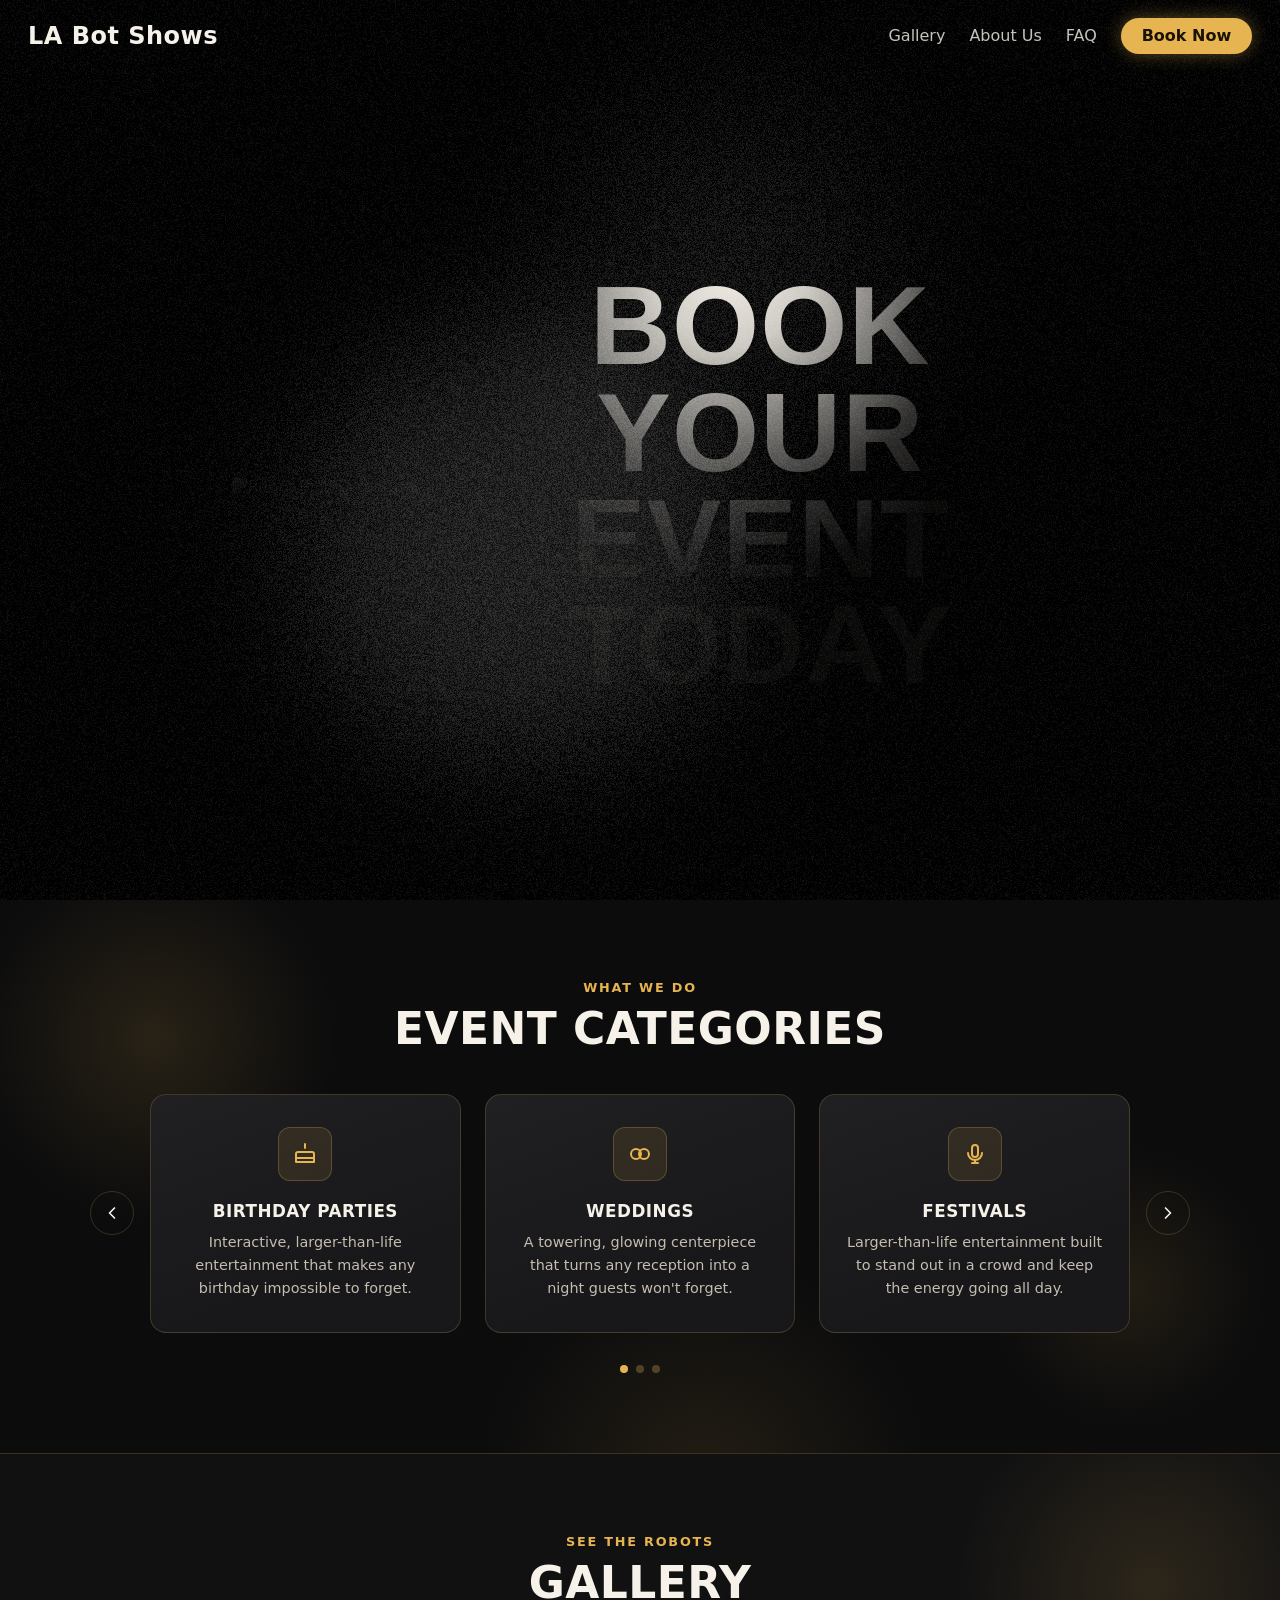
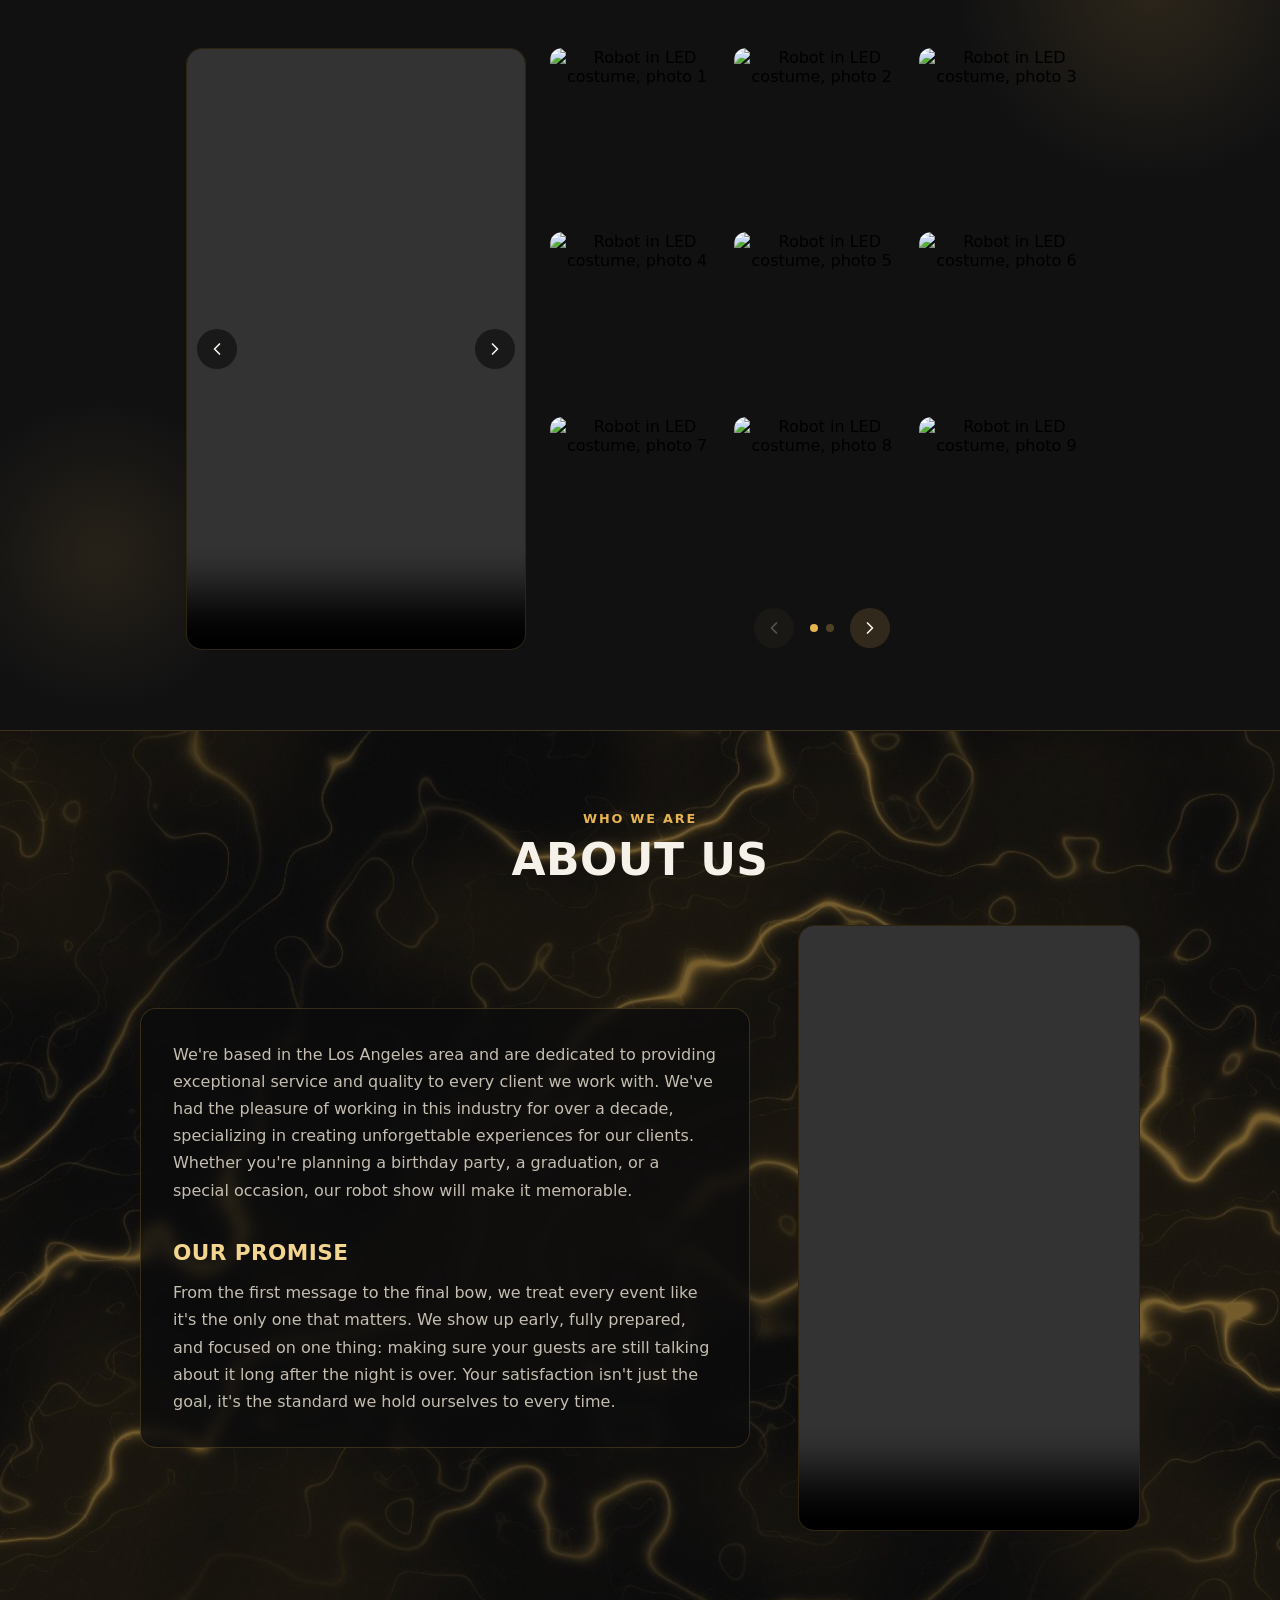
==== commit 28182d27: "Fix About video layout jump and keep #hash out of the URL The About video had no reserved size until" ====
--- a/index.html
+++ b/index.html
@@ -469,8 +469,8 @@
   .about-text-stack { flex: 1; padding: 2rem; border-radius: 1rem; background: rgba(12, 12, 13, 0.72); border: 1px solid var(--line); -webkit-backdrop-filter: blur(6px); backdrop-filter: blur(6px); display: flex; flex-direction: column; gap: 2.25rem; }
   .about-text-stack h3 { margin: 0 0 0.9rem; font-size: 1.35rem; font-weight: 700; text-transform: uppercase; letter-spacing: 0.02em; color: var(--accent-2); }
   .about-text-stack p { margin: 0; color: var(--body); font-size: 1rem; line-height: 1.7; }
-  .about-video { flex: 0 0 340px; border-radius: 1rem; overflow: hidden; background: #000; border: 1px solid var(--line); }
-  .about-video video { display: block; width: 100%; }
+  .about-video { flex: 0 0 340px; aspect-ratio: 9 / 16; border-radius: 1rem; overflow: hidden; background: #000; border: 1px solid var(--line); }
+  .about-video video { display: block; width: 100%; height: 100%; object-fit: cover; }
   @media (max-width: 768px) {
     .about-layout { flex-direction: column; gap: 2rem; }
     .about-video { flex-basis: auto; width: 100%; max-width: 380px; }
@@ -1252,6 +1252,35 @@
 <script src="assets/faq.js?v=2"></script>
 <script>
 (function () {
+  // ---- Clean URL: scroll to sections without putting #gallery / #about in the address bar ----
+  function cleanUrl() {
+    try { history.replaceState(null, "", location.pathname + location.search); } catch (e) {}
+  }
+  function goTo(id) {
+    var el = id === "top" ? document.body : document.getElementById(id);
+    if (!el) return;
+    if (id === "top") window.scrollTo({ top: 0, behavior: "smooth" });
+    else el.scrollIntoView({ behavior: "smooth", block: "start" });
+  }
+  document.addEventListener("click", function (e) {
+    var a = e.target.closest && e.target.closest('a[href^="#"]');
+    if (!a) return;
+    var id = a.getAttribute("href").slice(1);
+    if (!id) return;
+    e.preventDefault();
+    goTo(id);
+    cleanUrl();
+  });
+  // Arriving with a hash (e.g. from the old about.html / gallery.html links): jump there, then clear it.
+  if (location.hash.length > 1) {
+    var startId = decodeURIComponent(location.hash.slice(1));
+    window.addEventListener("load", function () {
+      var el = document.getElementById(startId);
+      if (el) el.scrollIntoView({ block: "start" });
+      cleanUrl();
+    });
+  }
+
   // ---- Nav: solid bar after the hero + highlight the section in view ----
   var nav = document.getElementById("site-nav");
   function onScroll() { nav.classList.toggle("is-scrolled", window.scrollY > 40); }
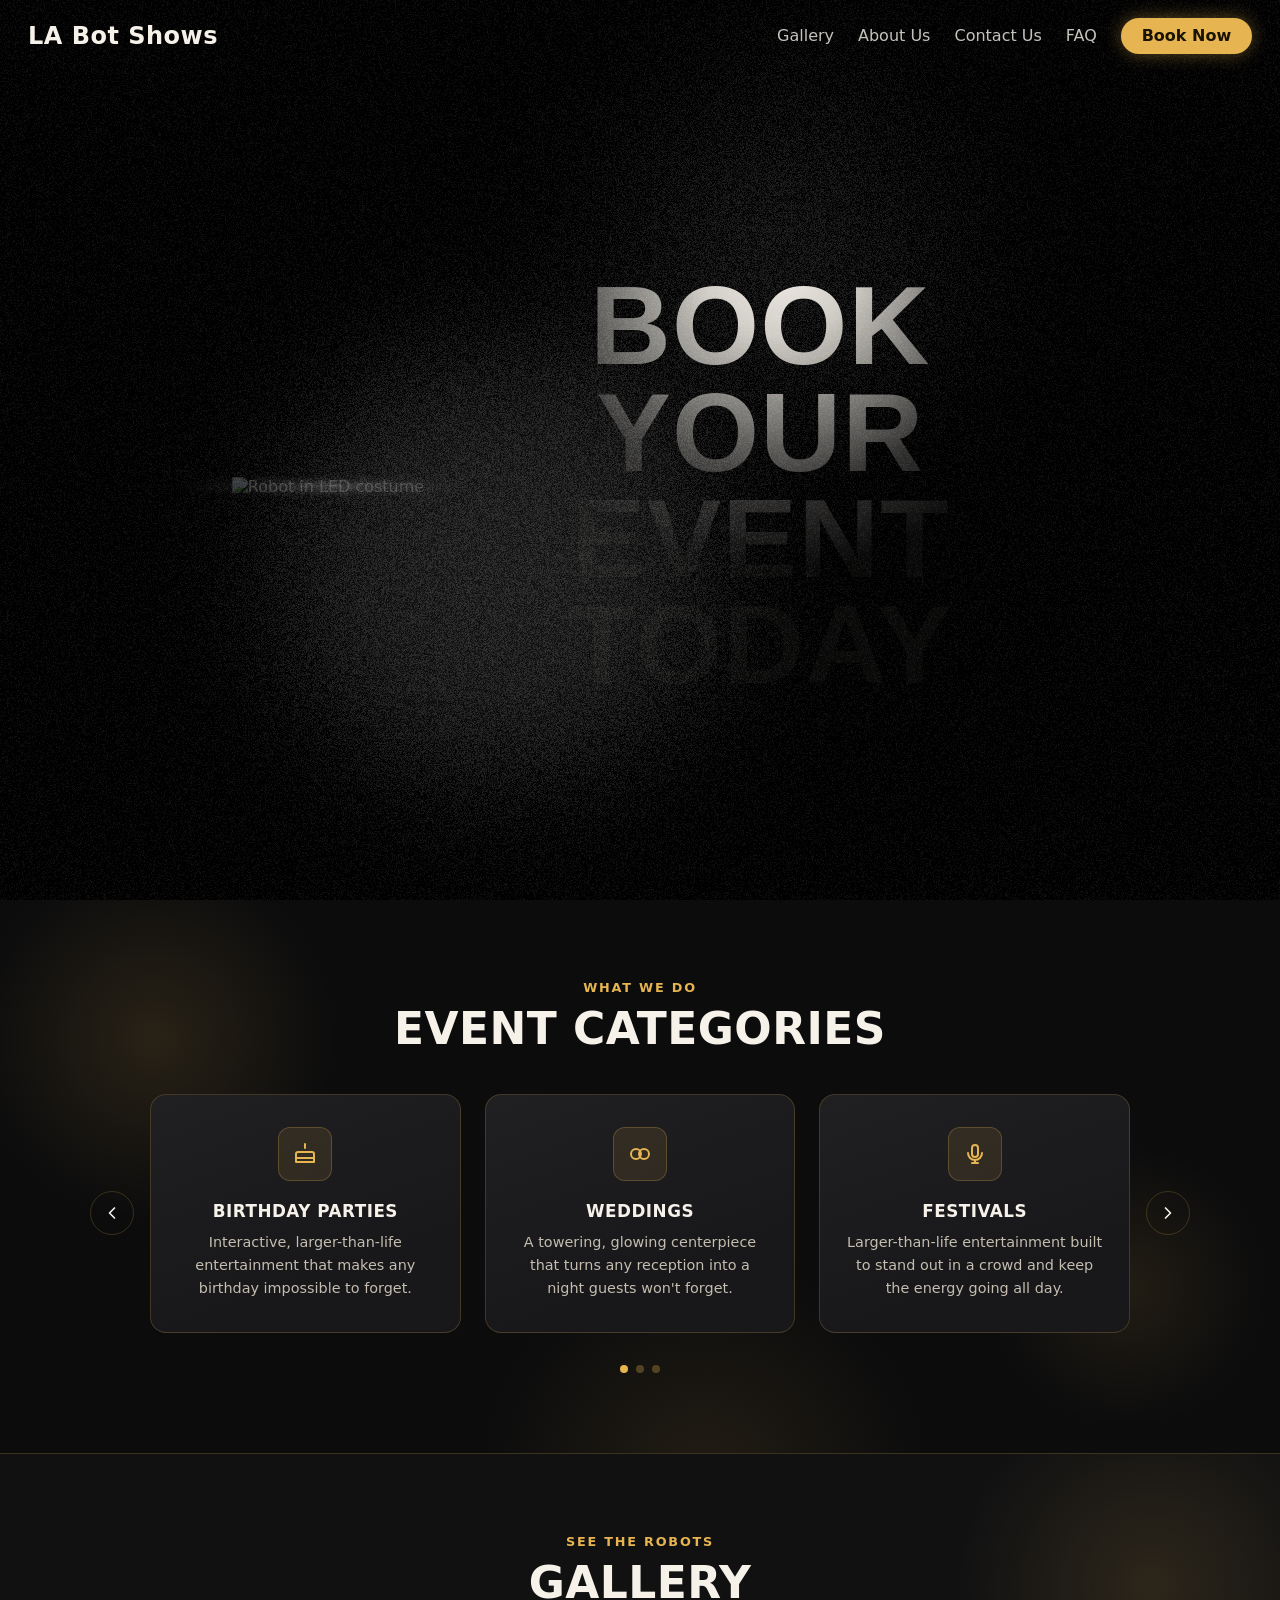
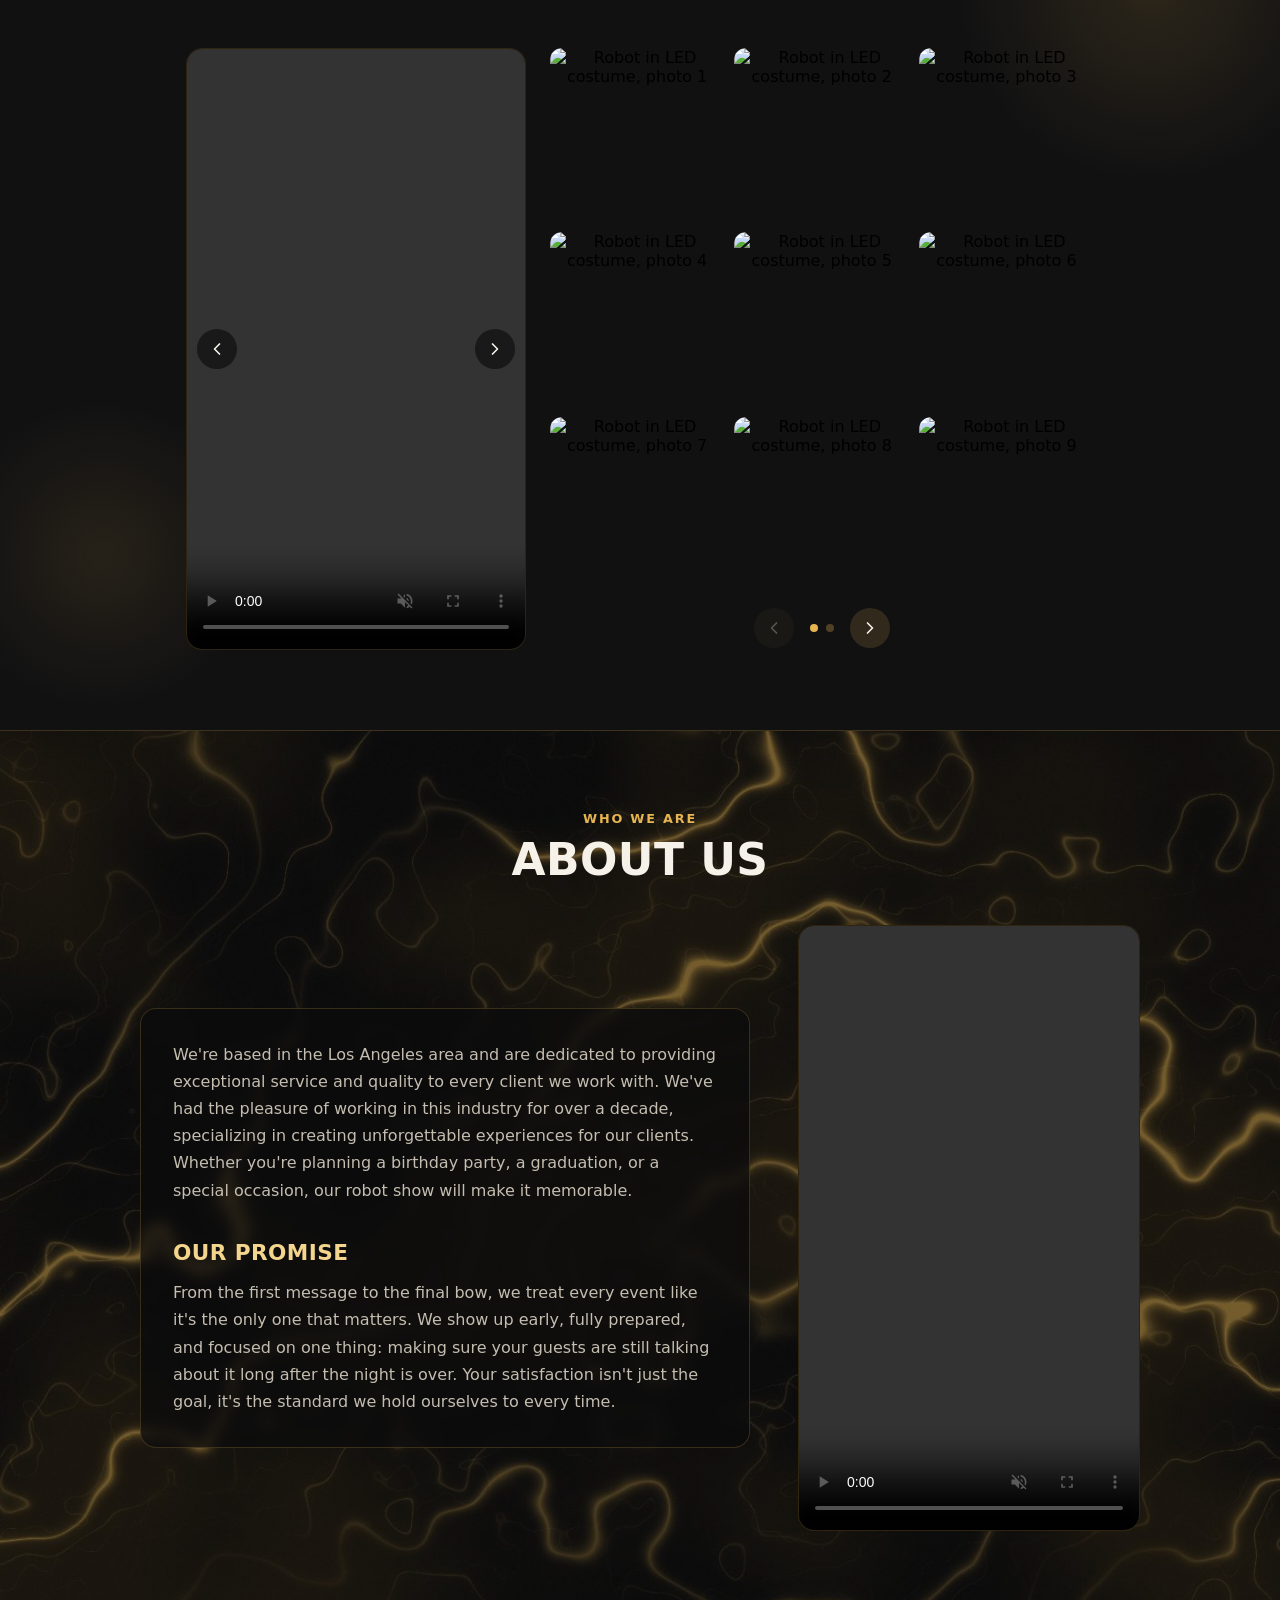
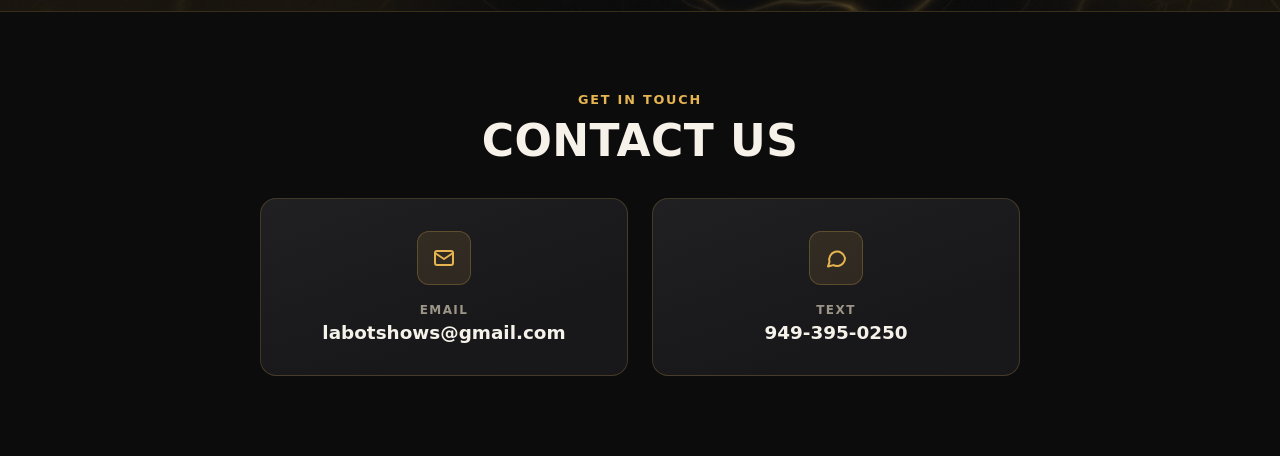
==== commit c54daf7a: "Fix boxy hero glow on iOS Safari and add Contact Us section Replace the blurred, rounded glow behind" ====
--- a/index.html
+++ b/index.html
@@ -281,10 +281,13 @@
   #robot-figure { position: relative; display: flex; align-items: center; justify-content: center; flex-shrink: 0; }
 
   #robot-glow {
-    position: absolute; left: 50%; top: 50%; width: 160%; height: 130%;
-    transform: translate(-50%, -50%); border-radius: 50%;
-    background: radial-gradient(circle, rgba(255,255,255,0.95) 0%, rgba(255,255,255,0.55) 35%, rgba(255,255,255,0) 70%);
-    filter: blur(50px); opacity: 0.03; pointer-events: none;
+    position: absolute; left: 50%; top: 50%; width: 170%; height: 140%;
+    transform: translate(-50%, -50%);
+    /* No blur filter and no border-radius: Safari (iPhone/iPad) clips blurred
+       layers to a hard rectangle. The gradient itself is soft and reaches fully
+       transparent before the box edge, so nothing can show a boxy edge. */
+    background: radial-gradient(closest-side, rgba(255,255,255,0.9) 0%, rgba(255,255,255,0.62) 22%, rgba(255,255,255,0.32) 45%, rgba(255,255,255,0.12) 70%, rgba(255,255,255,0) 100%);
+    opacity: 0.03; pointer-events: none;
   }
 
   #robot-figure img {
@@ -338,7 +341,8 @@
     #site-nav { flex-direction: column; justify-content: center; padding: 1rem; row-gap: 0.5rem; }
     #site-nav.is-scrolled { padding-top: 0.6rem; padding-bottom: 0.6rem; }
     #site-nav .site-title { font-size: 1.25rem; }
-    #site-nav .nav-links { justify-content: center; gap: 1.1rem; font-size: 0.95rem; }
+    #site-nav .nav-links { justify-content: center; gap: 0.85rem; font-size: 0.88rem; }
+    #site-nav #book-now-link { padding: 0.5rem 1rem; }
   }
 
   @media (max-width: 767px) {
@@ -471,6 +475,26 @@
   .about-text-stack p { margin: 0; color: var(--body); font-size: 1rem; line-height: 1.7; }
   .about-video { flex: 0 0 340px; aspect-ratio: 9 / 16; border-radius: 1rem; overflow: hidden; background: #000; border: 1px solid var(--line); }
   .about-video video { display: block; width: 100%; height: 100%; object-fit: cover; }
+  /* --- Contact ------------------------------------------------------------- */
+
+  #contact { background: #0c0c0d; border-top: 1px solid var(--line); }
+  .contact-cards { max-width: 760px; margin: 0 auto; display: grid; grid-template-columns: repeat(2, 1fr); gap: 1.5rem; }
+  .contact-card {
+    display: flex; flex-direction: column; align-items: center; gap: 0.35rem; text-align: center;
+    padding: 2rem 1.5rem; border-radius: 1rem; border: 1px solid var(--line);
+    background: linear-gradient(160deg, #202022 0%, #18181a 70%);
+    color: var(--text); text-decoration: none;
+    transition: transform 0.2s ease, border-color 0.2s ease, box-shadow 0.2s ease;
+  }
+  .contact-card:hover { transform: translateY(-3px); border-color: rgba(230, 180, 80, 0.55); box-shadow: 0 10px 30px rgba(230, 180, 80, 0.08); }
+  .contact-icon {
+    width: 3.25rem; height: 3.25rem; margin-bottom: 0.75rem; display: flex; align-items: center; justify-content: center;
+    background: rgba(230, 180, 80, 0.1); border: 1px solid rgba(230, 180, 80, 0.25); border-radius: 0.75rem; color: var(--accent);
+  }
+  .contact-label { color: var(--muted); text-transform: uppercase; letter-spacing: 0.12em; font-size: 0.75rem; font-weight: 600; }
+  .contact-value { font-size: 1.15rem; font-weight: 700; word-break: break-word; }
+  @media (max-width: 600px) { .contact-cards { grid-template-columns: 1fr; } }
+
   @media (max-width: 768px) {
     .about-layout { flex-direction: column; gap: 2rem; }
     .about-video { flex-basis: auto; width: 100%; max-width: 380px; }
@@ -484,6 +508,7 @@
   <div class="nav-links">
     <a href="#gallery">Gallery</a>
     <a href="#about">About Us</a>
+    <a href="#contact">Contact Us</a>
     <a href="#" data-faq-open>FAQ</a>
     <a href="#" id="book-now-link">Book Now</a>
   </div>
@@ -650,6 +675,25 @@
 </section>
 
 </div>
+
+<section id="contact" class="site-section">
+  <div class="section-intro" style="margin-bottom:2rem">
+    <p class="section-eyebrow">Get In Touch</p>
+    <h2 class="section-title">Contact Us</h2>
+  </div>
+  <div class="contact-cards">
+    <a class="contact-card" href="mailto:labotshows@gmail.com">
+      <span class="contact-icon"><svg width="24" height="24" viewBox="0 0 24 24" fill="none" stroke="currentColor" stroke-width="2" stroke-linecap="round" stroke-linejoin="round"><rect x="3" y="5" width="18" height="14" rx="2"/><path d="m3 7 9 6 9-6"/></svg></span>
+      <span class="contact-label">Email</span>
+      <span class="contact-value">labotshows@gmail.com</span>
+    </a>
+    <a class="contact-card" href="sms:+19493950250">
+      <span class="contact-icon"><svg width="24" height="24" viewBox="0 0 24 24" fill="none" stroke="currentColor" stroke-width="2" stroke-linecap="round" stroke-linejoin="round"><path d="M21 12a8 8 0 0 1-11.6 7.1L4 20.5l1.5-4.6A8 8 0 1 1 21 12Z"/></svg></span>
+      <span class="contact-label">Text</span>
+      <span class="contact-value">949-395-0250</span>
+    </a>
+  </div>
+</section>
 
 <div id="photo-lightbox" class="calendar-overlay" aria-hidden="true">
   <div class="calendar-modal photo-lightbox-modal" role="dialog" aria-modal="true" aria-label="Photo preview">
@@ -1294,7 +1338,7 @@
       links.forEach(function (a) { a.classList.toggle("is-active", a.getAttribute("href") === "#" + en.target.id); });
     });
   }, { rootMargin: "-45% 0px -50% 0px" });
-  ["top", "event-categories", "gallery", "about"].forEach(function (id) {
+  ["top", "event-categories", "gallery", "about", "contact"].forEach(function (id) {
     var el = document.getElementById(id); if (el) spy.observe(el);
   });
 
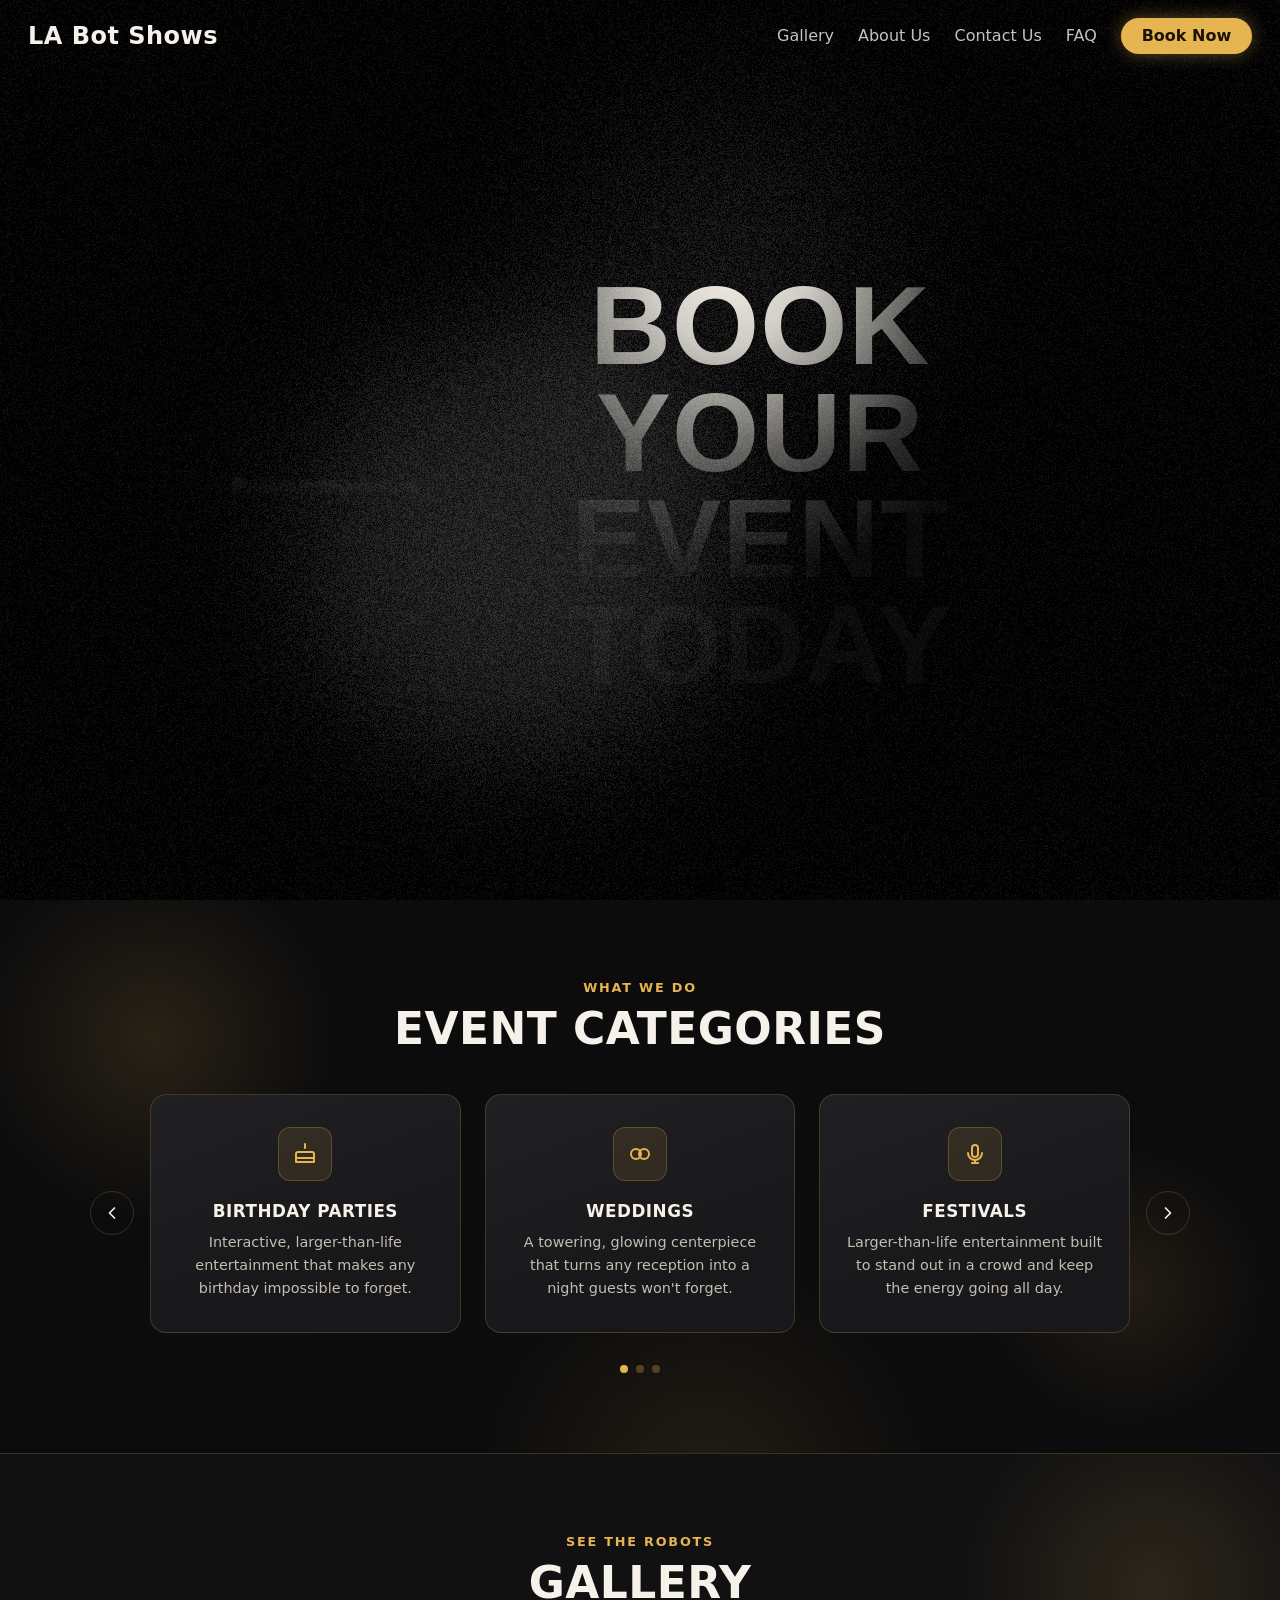
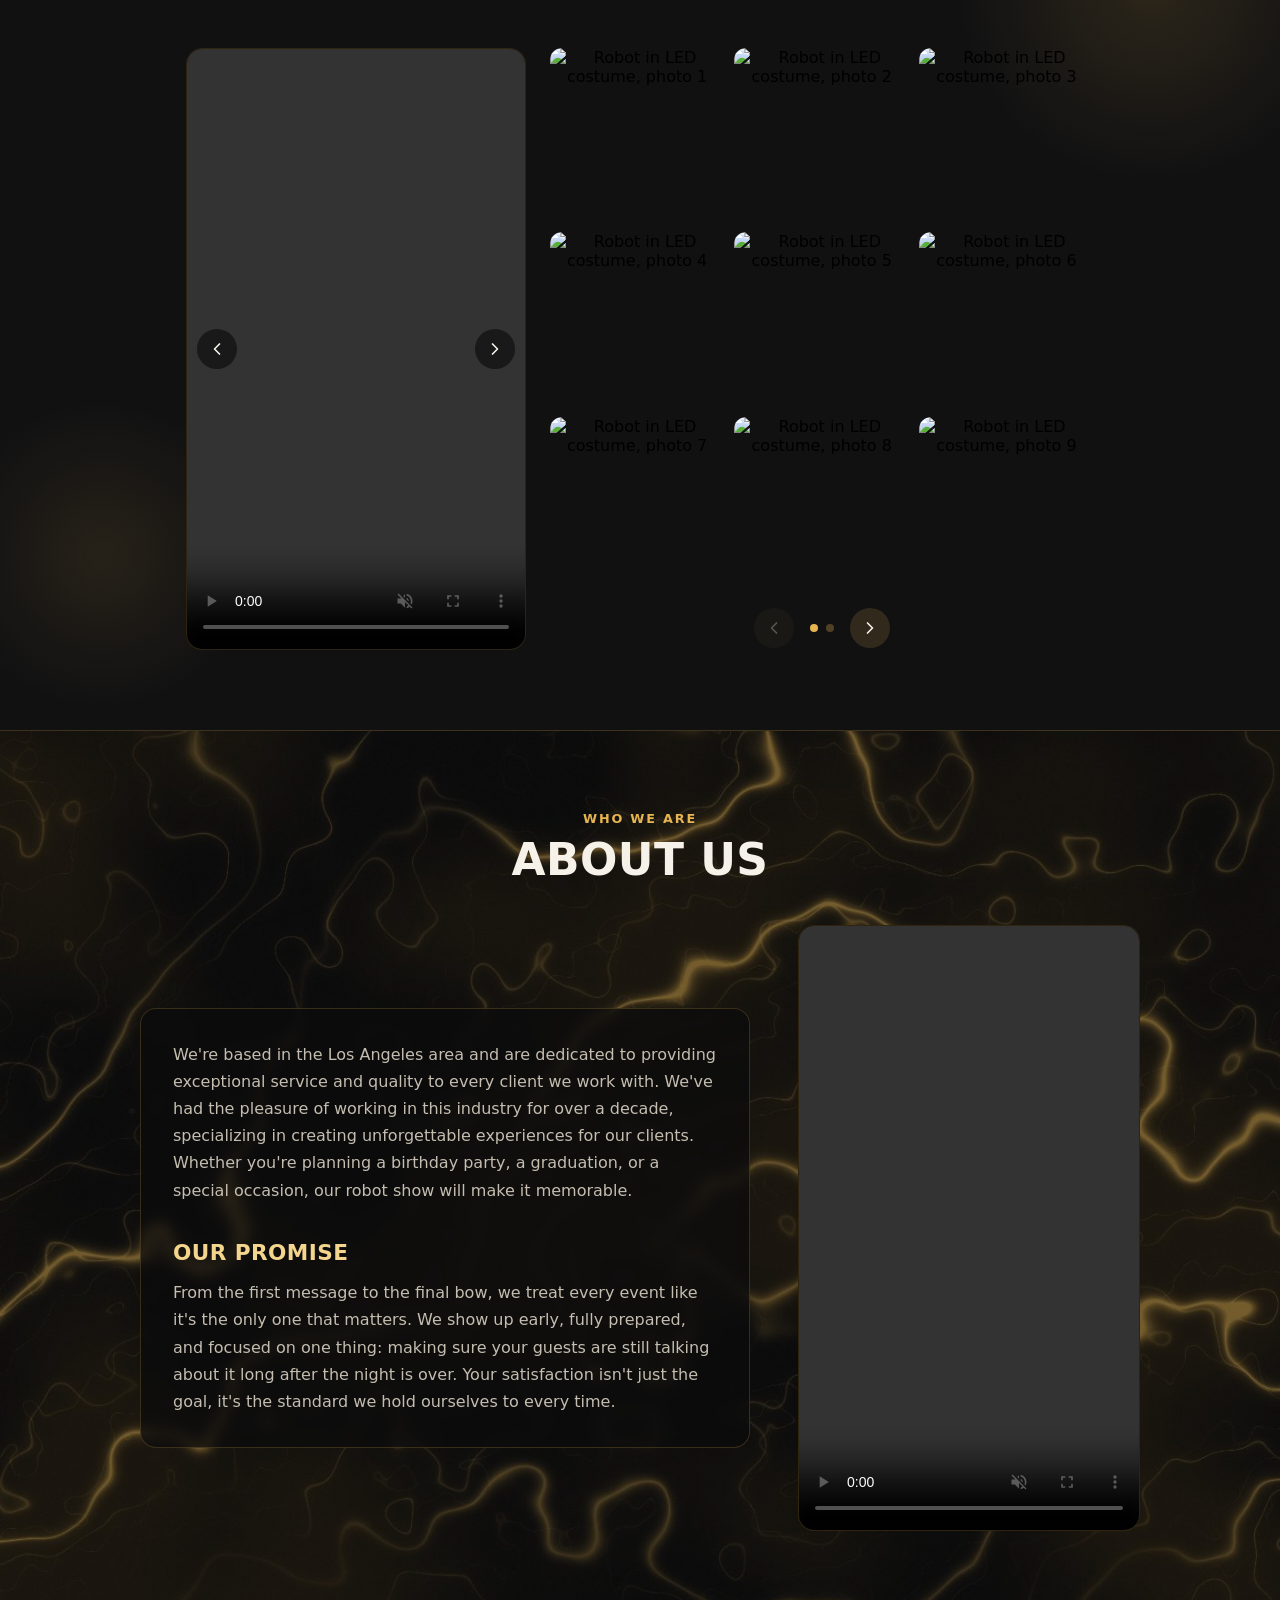
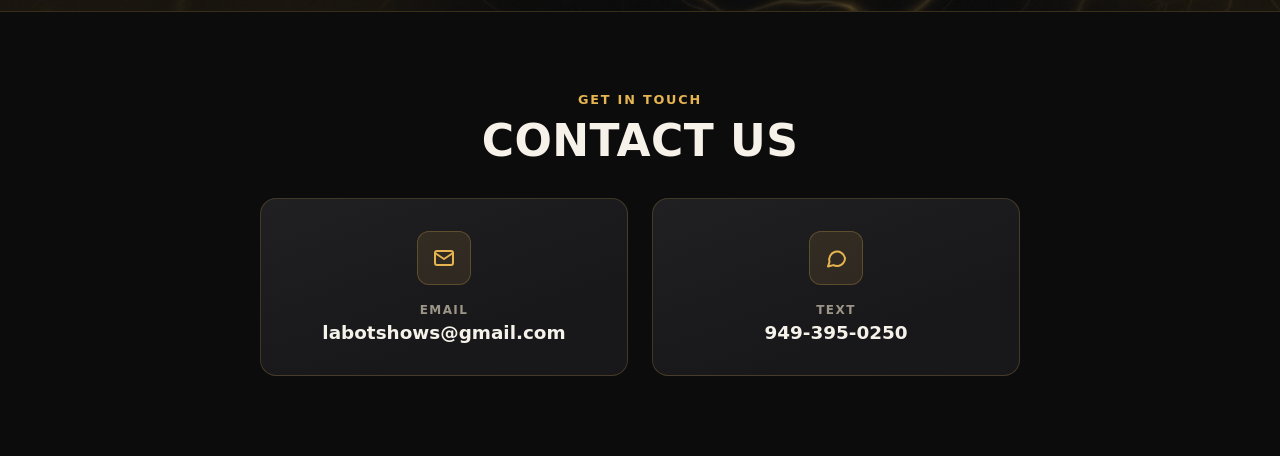
==== commit 39712b36: "Simplify Inquire: choose Email or Text, no contact form After picking a date, Inquire shows two larg" ====
--- a/index.html
+++ b/index.html
@@ -219,7 +219,7 @@
 </script>
 <link rel="stylesheet" href="assets/faq.css?v=3" />
 <script src="https://cdn.tailwindcss.com"></script>
-<link rel="stylesheet" href="calendar.css?v=6" />
+<link rel="stylesheet" href="calendar.css?v=7" />
 <style>
   :root {
     --bg: #0c0c0d;
@@ -1292,7 +1292,7 @@
   });
 })();
 </script>
-<script src="calendar.js?v=6"></script>
+<script src="calendar.js?v=10"></script>
 <script src="assets/faq.js?v=2"></script>
 <script>
 (function () {
--- a/calendar.css
+++ b/calendar.css
@@ -461,28 +461,46 @@
   color: #9d9688;
 }
 
-.phone-input {
-  width: 100%;
-  box-sizing: border-box;
-  padding: 0.75rem 1rem;
-  margin-bottom: 0.75rem;
-  border: 1px solid rgba(255, 255, 255, 0.18);
-  border-radius: 0.75rem;
-  background: #0c0c0d;
-  color: #f6f2ea;
-  font-size: 1.0625rem;
+/* Two large Email / Text buttons */
+.send-choice {
+  display: grid;
+  grid-template-columns: 1fr 1fr;
+  gap: 1rem;
+  margin-top: 1.25rem;
+}
+
+.send-choice-btn {
+  display: flex;
+  flex-direction: column;
+  align-items: center;
+  justify-content: center;
+  gap: 0.75rem;
+  min-height: 9rem;
+  padding: 1.25rem 1rem;
+  border: 1px solid rgba(230, 180, 80, 0.35);
+  border-radius: 1rem;
+  background: rgba(230, 180, 80, 0.08);
+  color: #f6f2ea;
   font-family: inherit;
-}
-
-.phone-input:focus {
+  font-size: 1.25rem;
+  font-weight: 700;
+  cursor: pointer;
+  transition: background 0.15s ease, border-color 0.15s ease, transform 0.15s ease;
+}
+
+.send-choice-btn svg { color: #e6b450; }
+
+.send-choice-btn:hover,
+.send-choice-btn:focus-visible {
+  background: #e6b450;
+  border-color: #e6b450;
+  color: #1a1203;
+  transform: translateY(-2px);
   outline: none;
-  border-color: rgba(255, 255, 255, 0.5);
-}
-
-.phone-error {
-  font-size: 0.9375rem;
-  color: #f87171;
-}
+}
+
+.send-choice-btn:hover svg,
+.send-choice-btn:focus-visible svg { color: #1a1203; }
 
 /* --- Thank-you modal, always on top ------------------------------------ */
 
@@ -570,15 +588,10 @@
   }
 }
 
-/* --- Phones: date picker only, and Email / Text instead of Send ---------- */
-.send-split { display: none; }
+/* --- Phones: date picker only ------------------------------------------- */
 @media (max-width: 700px) {
   .booking-details { display: none; }              /* no "Show Details" panel on phones */
-  #phone-send { display: none; }
-  #phone-overlay .calendar-footer { flex-wrap: wrap; }
-  #phone-overlay .phone-error { flex-basis: 100%; min-height: 1.2em; }
-  .send-split { display: flex; gap: 0.75rem; flex: 1 1 100%; }
-  .send-split .calendar-confirm-btn { flex: 1; min-height: 52px; font-size: 1.1rem; }
+  .send-choice-btn { min-height: 8rem; font-size: 1.1rem; }
 }
 
 /* Phones: a slightly more compact calendar so it fits comfortably above the browser bars */
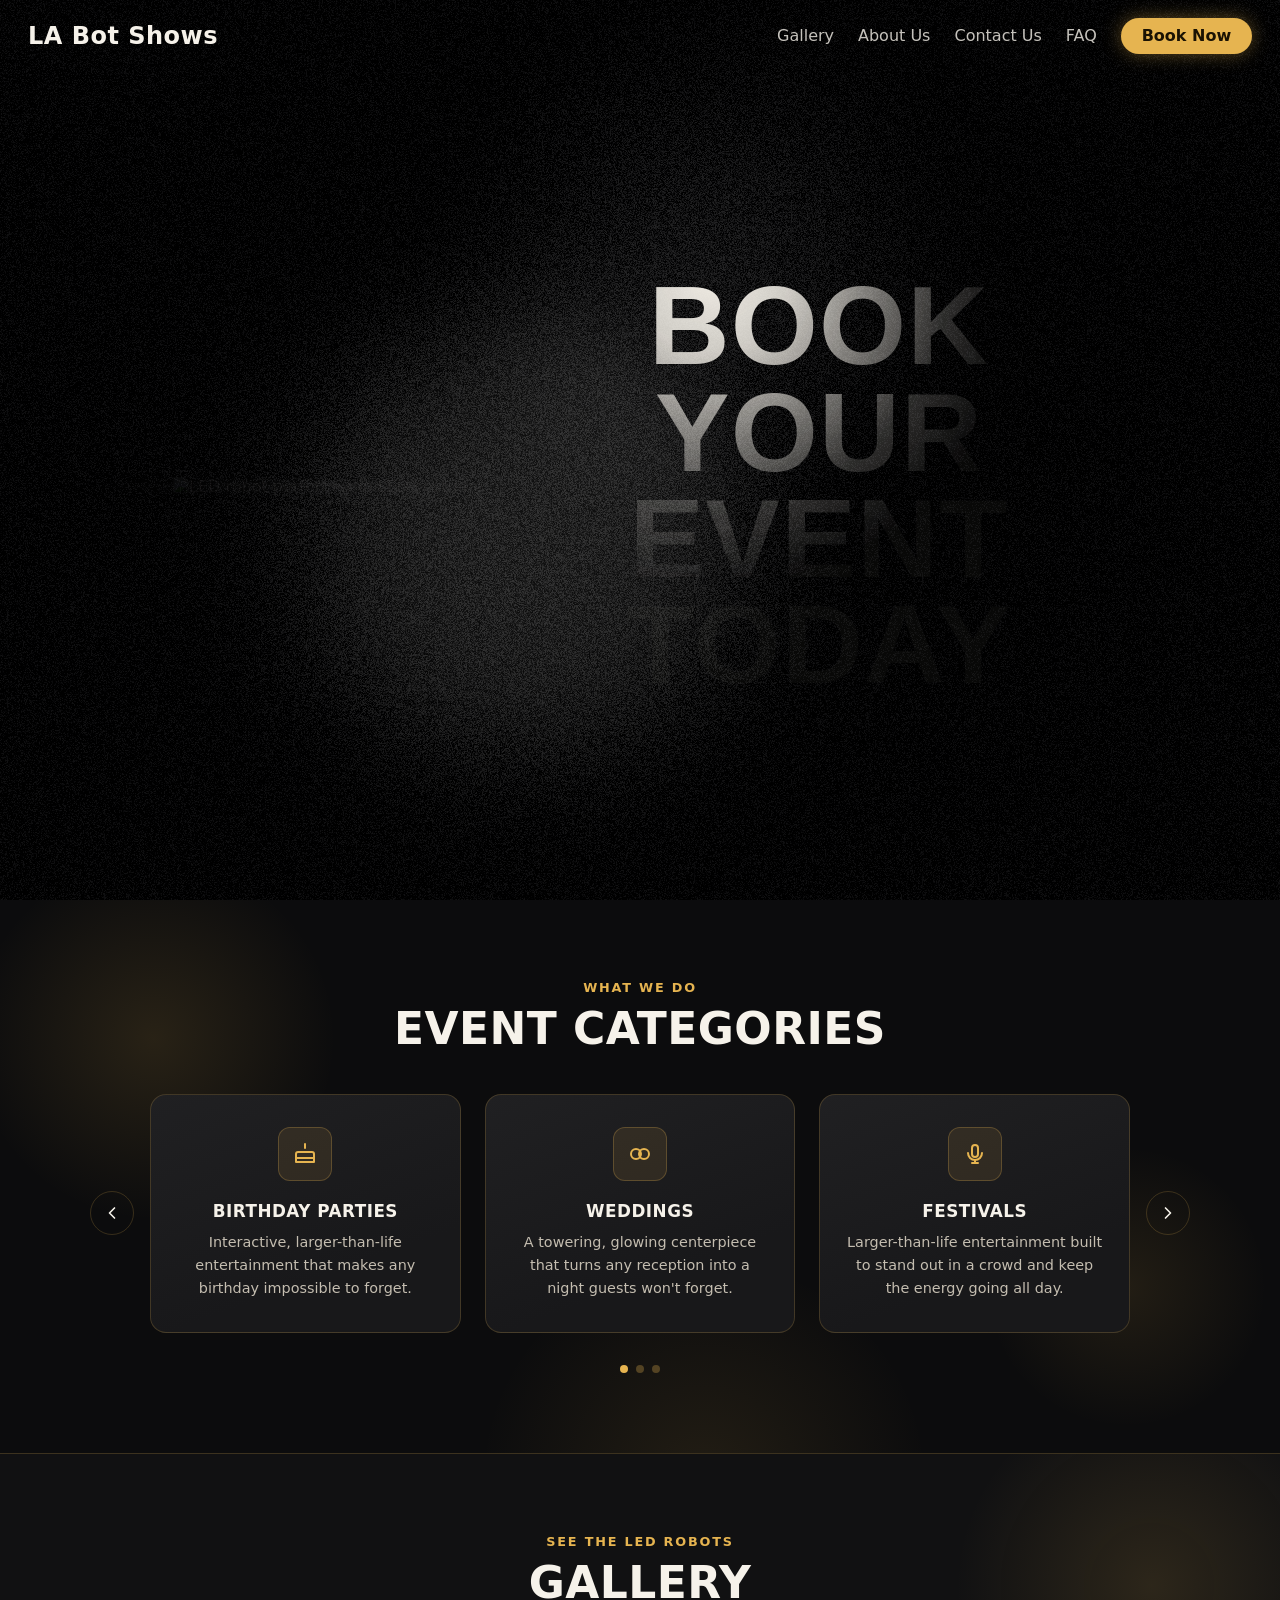
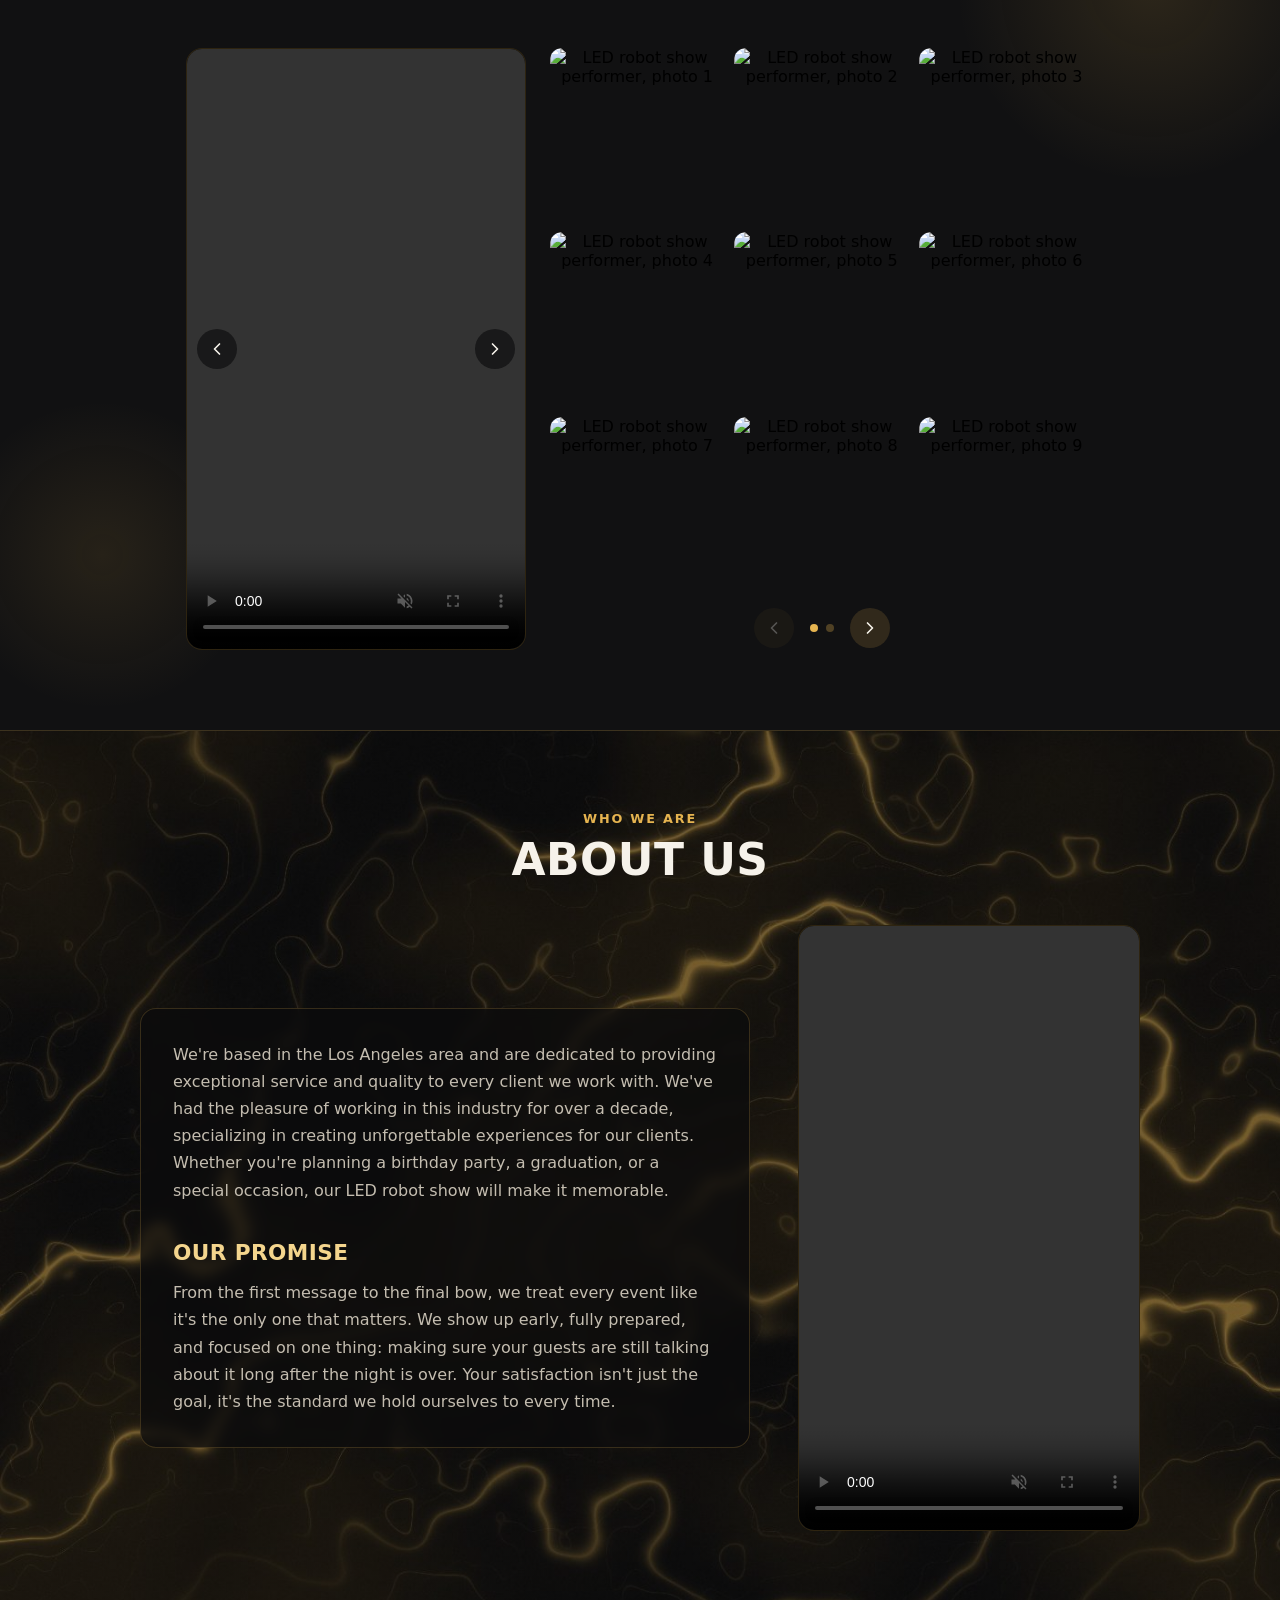
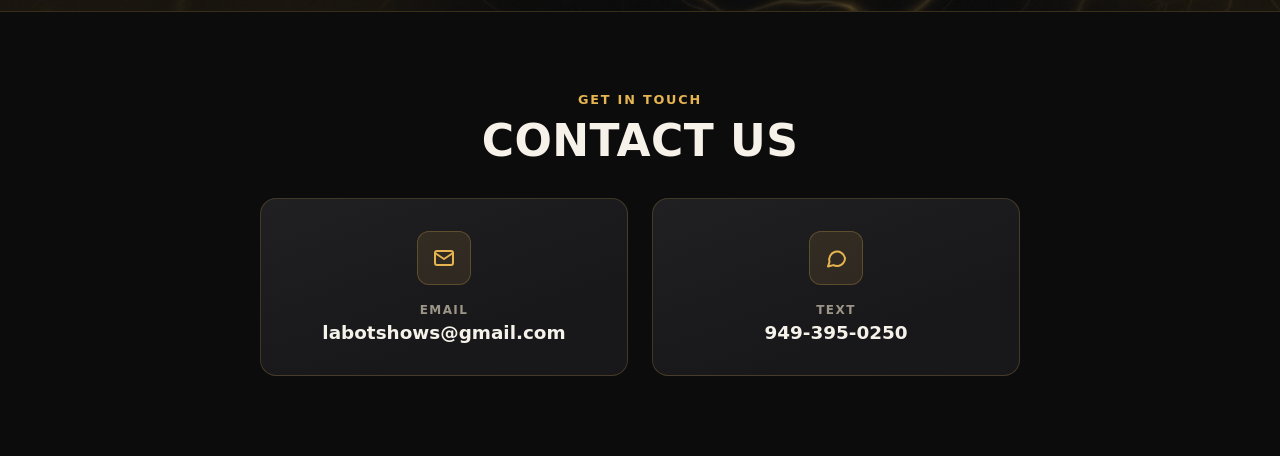
==== commit ad8292c5: "Add LED robots, LED robot shows and LED performers phrasing for SEO Co-Authored-By: Claude Sonnet 5." ====
--- a/index.html
+++ b/index.html
@@ -4,8 +4,8 @@
 <meta charset="UTF-8" />
 <meta name="viewport" content="width=device-width, initial-scale=1.0" />
 <meta name="format-detection" content="telephone=no" />
-<title>LA Bot Shows | LED Robot Performers for Events in Los Angeles, CA</title>
-<meta name="description" content="LA Bot Shows brings LED robot performers to weddings, quinceañeras, sweet 16s, corporate events, birthdays and concerts in the Los Angeles area. A 45-minute show with dancing and photos, from $450.">
+<title>LA Bot Shows | LED Robot Shows &amp; LED Performers in Los Angeles, CA</title>
+<meta name="description" content="LA Bot Shows brings LED robots, LED robot shows and LED performers to weddings, quinceañeras, sweet 16s, corporate events, birthdays and concerts in the Los Angeles area. A 45-minute show with dancing and photos, from $450.">
 <link rel="canonical" href="https://labotshows.com/">
 <meta name="theme-color" content="#0c0c0d">
 <link rel="icon" href="assets/favicon.svg" type="image/svg+xml">
@@ -13,16 +13,16 @@
 <link rel="apple-touch-icon" href="assets/apple-touch-icon.png">
 <meta property="og:type" content="website">
 <meta property="og:site_name" content="LA Bot Shows">
-<meta property="og:title" content="LA Bot Shows | LED Robot Performers for Events in Los Angeles, CA">
-<meta property="og:description" content="LA Bot Shows brings LED robot performers to weddings, quinceañeras, sweet 16s, corporate events, birthdays and concerts in the Los Angeles area. A 45-minute show with dancing and photos, from $450.">
+<meta property="og:title" content="LA Bot Shows | LED Robot Shows &amp; LED Performers in Los Angeles, CA">
+<meta property="og:description" content="LA Bot Shows brings LED robots, LED robot shows and LED performers to weddings, quinceañeras, sweet 16s, corporate events, birthdays and concerts in the Los Angeles area. A 45-minute show with dancing and photos, from $450.">
 <meta property="og:url" content="https://labotshows.com/">
 <meta property="og:image" content="https://labotshows.com/assets/og-image.jpg">
 <meta property="og:image:width" content="1200">
 <meta property="og:image:height" content="630">
 <meta property="og:image:alt" content="LED robot performer in a lit costume, LA Bot Shows">
 <meta name="twitter:card" content="summary_large_image">
-<meta name="twitter:title" content="LA Bot Shows | LED Robot Performers for Events in Los Angeles, CA">
-<meta name="twitter:description" content="LA Bot Shows brings LED robot performers to weddings, quinceañeras, sweet 16s, corporate events, birthdays and concerts in the Los Angeles area. A 45-minute show with dancing and photos, from $450.">
+<meta name="twitter:title" content="LA Bot Shows | LED Robot Shows &amp; LED Performers in Los Angeles, CA">
+<meta name="twitter:description" content="LA Bot Shows brings LED robots, LED robot shows and LED performers to weddings, quinceañeras, sweet 16s, corporate events, birthdays and concerts in the Los Angeles area. A 45-minute show with dancing and photos, from $450.">
 <meta name="twitter:image" content="https://labotshows.com/assets/og-image.jpg">
 <script type="application/ld+json">
 {
@@ -38,7 +38,7 @@
    "url": "https://labotshows.com/",
    "image": "https://labotshows.com/assets/og-image.jpg",
    "logo": "https://labotshows.com/assets/apple-touch-icon.png",
-   "description": "LA Bot Shows brings LED robot performers to weddings, quinceañeras, sweet 16s, corporate events, birthdays and concerts in the Los Angeles area. A 45-minute show with dancing and photos, from $450.",
+   "description": "LA Bot Shows brings LED robots, LED robot shows and LED performers to weddings, quinceañeras, sweet 16s, corporate events, birthdays and concerts in the Los Angeles area. A 45-minute show with dancing and photos, from $450.",
    "email": "labotshows@gmail.com",
    "telephone": "+1-949-395-0250",
    "priceRange": "$450-$499",
@@ -50,6 +50,9 @@
    ],
    "knowsAbout": [
     "LED robot performers",
+    "LED robots",
+    "LED robot shows",
+    "LED performers",
     "Event entertainment",
     "Weddings",
     "Quinceañeras",
@@ -145,7 +148,7 @@
      "name": "What is LA Bot Shows?",
      "acceptedAnswer": {
       "@type": "Answer",
-      "text": "LA Bot Shows provides LED robot performers for events in the Los Angeles area. Our LED robots dance, interact with guests and pose for photos."
+      "text": "LA Bot Shows provides LED robots, LED robot shows and LED performers for events in the Los Angeles area. Our LED robots dance, interact with guests and pose for photos."
      }
     },
     {
@@ -521,7 +524,7 @@
   <div id="flashlight-layout">
     <div id="robot-figure">
       <div id="robot-glow" aria-hidden="true"></div>
-      <img id="robot-image" src="images/robot-cutout.png" alt="Robot in LED costume" />
+      <img id="robot-image" src="images/robot-cutout.png" alt="LED robot performer in LED costume" />
     </div>
     <div id="flashlight-text">
       <p class="hero-heading">Book Your<br>Event Today</p>
@@ -531,8 +534,8 @@
 </section>
 
 <section class="seo" style="position:absolute;width:1px;height:1px;overflow:hidden;clip:rect(0 0 0 0);clip-path:inset(50%);white-space:nowrap">
-  <h1>LA Bot Shows: LED Robot Performers for Events in the Los Angeles Area</h1>
-  <p>LA Bot Shows provides LED robot performers for events in the Los Angeles area. The illuminated robots dance, interact with guests and pose for photos.</p>
+  <h1>LA Bot Shows: LED Robots, LED Robot Shows and LED Performers for Events in the Los Angeles Area</h1>
+  <p>LA Bot Shows provides LED robots, LED robot shows and LED performers for events in the Los Angeles area. The illuminated robots dance, interact with guests and pose for photos.</p>
   <h2>Events</h2>
   <p>Weddings, quinceañeras, sweet 16s, corporate events, birthdays, concerts and all other types of events.</p>
   <h2>The show</h2>
@@ -565,7 +568,7 @@
 
 <section id="gallery" class="site-section">
   <div class="section-intro">
-    <p class="section-eyebrow">See the Robots</p>
+    <p class="section-eyebrow">See the LED Robots</p>
     <h2 class="section-title">Gallery</h2>
   </div>
 
@@ -584,55 +587,55 @@
       <div class="gallery-viewport">
     <div class="gallery-grid" id="gallery-track">
       <button type="button" class="gallery-thumb" data-full="images/Gallery/IMG_0019.jpeg">
-        <img src="images/Gallery/web/IMG_0019.jpg" alt="Robot in LED costume, photo 1" loading="lazy" />
+        <img src="images/Gallery/web/IMG_0019.jpg" alt="LED robot show performer, photo 1" loading="lazy" />
       </button>
       <button type="button" class="gallery-thumb" data-full="images/Gallery/IMG_0025.jpeg">
-        <img src="images/Gallery/web/IMG_0025.jpg" alt="Robot in LED costume, photo 2" loading="lazy" />
+        <img src="images/Gallery/web/IMG_0025.jpg" alt="LED robot show performer, photo 2" loading="lazy" />
       </button>
       <button type="button" class="gallery-thumb" data-full="images/Gallery/IMG_0079.jpeg">
-        <img src="images/Gallery/web/IMG_0079.jpg" alt="Robot in LED costume, photo 3" loading="lazy" />
+        <img src="images/Gallery/web/IMG_0079.jpg" alt="LED robot show performer, photo 3" loading="lazy" />
       </button>
       <button type="button" class="gallery-thumb" data-full="images/Gallery/IMG_1746.jpeg">
-        <img src="images/Gallery/web/IMG_1746.jpg" alt="Robot in LED costume, photo 4" loading="lazy" />
+        <img src="images/Gallery/web/IMG_1746.jpg" alt="LED robot show performer, photo 4" loading="lazy" />
       </button>
       <button type="button" class="gallery-thumb" data-full="images/Gallery/IMG_0239.JPG">
-        <img src="images/Gallery/web/IMG_0239.jpg" alt="Robot in LED costume, photo 5" loading="lazy" />
+        <img src="images/Gallery/web/IMG_0239.jpg" alt="LED robot show performer, photo 5" loading="lazy" />
       </button>
       <button type="button" class="gallery-thumb" data-full="images/Gallery/IMG_3250.JPG">
-        <img src="images/Gallery/web/IMG_3250.jpg" alt="Robot in LED costume, photo 6" loading="lazy" />
+        <img src="images/Gallery/web/IMG_3250.jpg" alt="LED robot show performer, photo 6" loading="lazy" />
       </button>
       <button type="button" class="gallery-thumb" data-full="images/Gallery/Resized_20240720_223955_1721599679144.jpeg">
-        <img src="images/Gallery/web/Resized_20240720_223955_1721599679144.jpg" alt="Robot in LED costume, photo 7" loading="lazy" />
+        <img src="images/Gallery/web/Resized_20240720_223955_1721599679144.jpg" alt="LED robot show performer, photo 7" loading="lazy" />
       </button>
       <button type="button" class="gallery-thumb" data-full="images/Gallery/IMG_3881.JPG">
-        <img src="images/Gallery/web/IMG_3881.jpg" alt="Robot in LED costume, photo 8" loading="lazy" />
+        <img src="images/Gallery/web/IMG_3881.jpg" alt="LED robot show performer, photo 8" loading="lazy" />
       </button>
       <button type="button" class="gallery-thumb" data-full="images/Gallery/IMG_3896.JPG">
-        <img src="images/Gallery/web/IMG_3896.jpg" alt="Robot in LED costume, photo 9" loading="lazy" />
+        <img src="images/Gallery/web/IMG_3896.jpg" alt="LED robot show performer, photo 9" loading="lazy" />
       </button>
       <button type="button" class="gallery-thumb" data-full="images/Gallery/IMG_3957.JPG">
-        <img src="images/Gallery/web/IMG_3957.jpg" alt="Robot in LED costume, photo 10" loading="lazy" />
+        <img src="images/Gallery/web/IMG_3957.jpg" alt="LED robot show performer, photo 10" loading="lazy" />
       </button>
       <button type="button" class="gallery-thumb" data-full="images/Gallery/IMG_4006.JPG">
-        <img src="images/Gallery/web/IMG_4006.jpg" alt="Robot in LED costume, photo 11" loading="lazy" />
+        <img src="images/Gallery/web/IMG_4006.jpg" alt="LED robot show performer, photo 11" loading="lazy" />
       </button>
       <button type="button" class="gallery-thumb" data-full="images/Gallery/IMG_4012.JPG">
-        <img src="images/Gallery/web/IMG_4012.jpg" alt="Robot in LED costume, photo 12" loading="lazy" />
+        <img src="images/Gallery/web/IMG_4012.jpg" alt="LED robot show performer, photo 12" loading="lazy" />
       </button>
       <button type="button" class="gallery-thumb" data-full="images/Gallery/IMG_4017.JPG">
-        <img src="images/Gallery/web/IMG_4017.jpg" alt="Robot in LED costume, photo 13" loading="lazy" />
+        <img src="images/Gallery/web/IMG_4017.jpg" alt="LED robot show performer, photo 13" loading="lazy" />
       </button>
       <button type="button" class="gallery-thumb" data-full="images/Gallery/IMG_4080.jpg">
-        <img src="images/Gallery/web/IMG_4080.jpg" alt="Robot in LED costume, photo 14" loading="lazy" />
+        <img src="images/Gallery/web/IMG_4080.jpg" alt="LED robot show performer, photo 14" loading="lazy" />
       </button>
       <button type="button" class="gallery-thumb" data-full="images/Gallery/IMG_4081.jpg">
-        <img src="images/Gallery/web/IMG_4081.jpg" alt="Robot in LED costume, photo 15" loading="lazy" />
+        <img src="images/Gallery/web/IMG_4081.jpg" alt="LED robot show performer, photo 15" loading="lazy" />
       </button>
       <button type="button" class="gallery-thumb" data-full="images/Gallery/IMG_4083.jpg">
-        <img src="images/Gallery/web/IMG_4083.jpg" alt="Robot in LED costume, photo 16" loading="lazy" />
+        <img src="images/Gallery/web/IMG_4083.jpg" alt="LED robot show performer, photo 16" loading="lazy" />
       </button>
       <button type="button" class="gallery-thumb" data-full="images/Gallery/IMG_4084.jpg">
-        <img src="images/Gallery/web/IMG_4084.jpg" alt="Robot in LED costume, photo 17" loading="lazy" />
+        <img src="images/Gallery/web/IMG_4084.jpg" alt="LED robot show performer, photo 17" loading="lazy" />
       </button>
     </div>
       </div>
@@ -658,7 +661,7 @@
   <div class="about-layout">
     <div class="about-text-stack">
       <div>
-        <p>We're based in the Los Angeles area and are dedicated to providing exceptional service and quality to every client we work with. We've had the pleasure of working in this industry for over a decade, specializing in creating unforgettable experiences for our clients. Whether you're planning a birthday party, a graduation, or a special occasion, our robot show will make it memorable.</p>
+        <p>We're based in the Los Angeles area and are dedicated to providing exceptional service and quality to every client we work with. We've had the pleasure of working in this industry for over a decade, specializing in creating unforgettable experiences for our clients. Whether you're planning a birthday party, a graduation, or a special occasion, our LED robot show will make it memorable.</p>
       </div>
       <div>
         <h3>Our Promise</h3>
